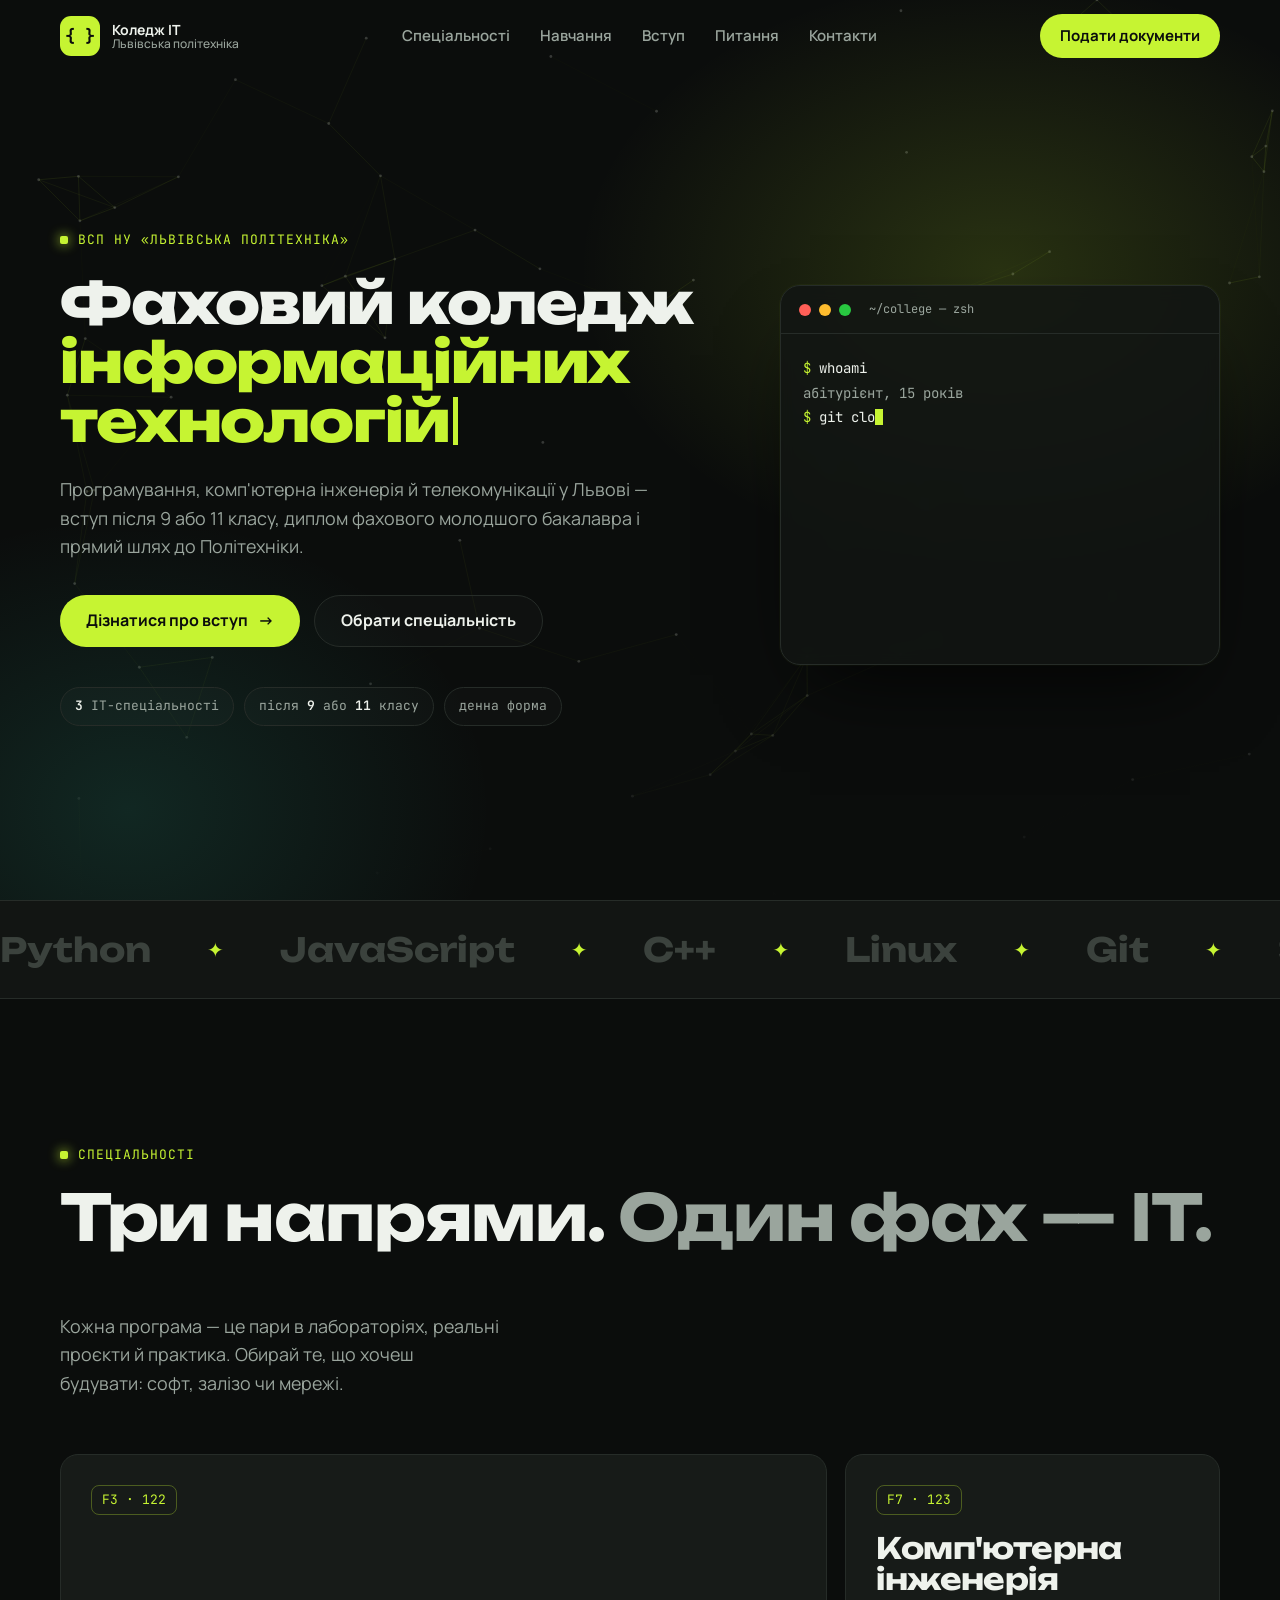
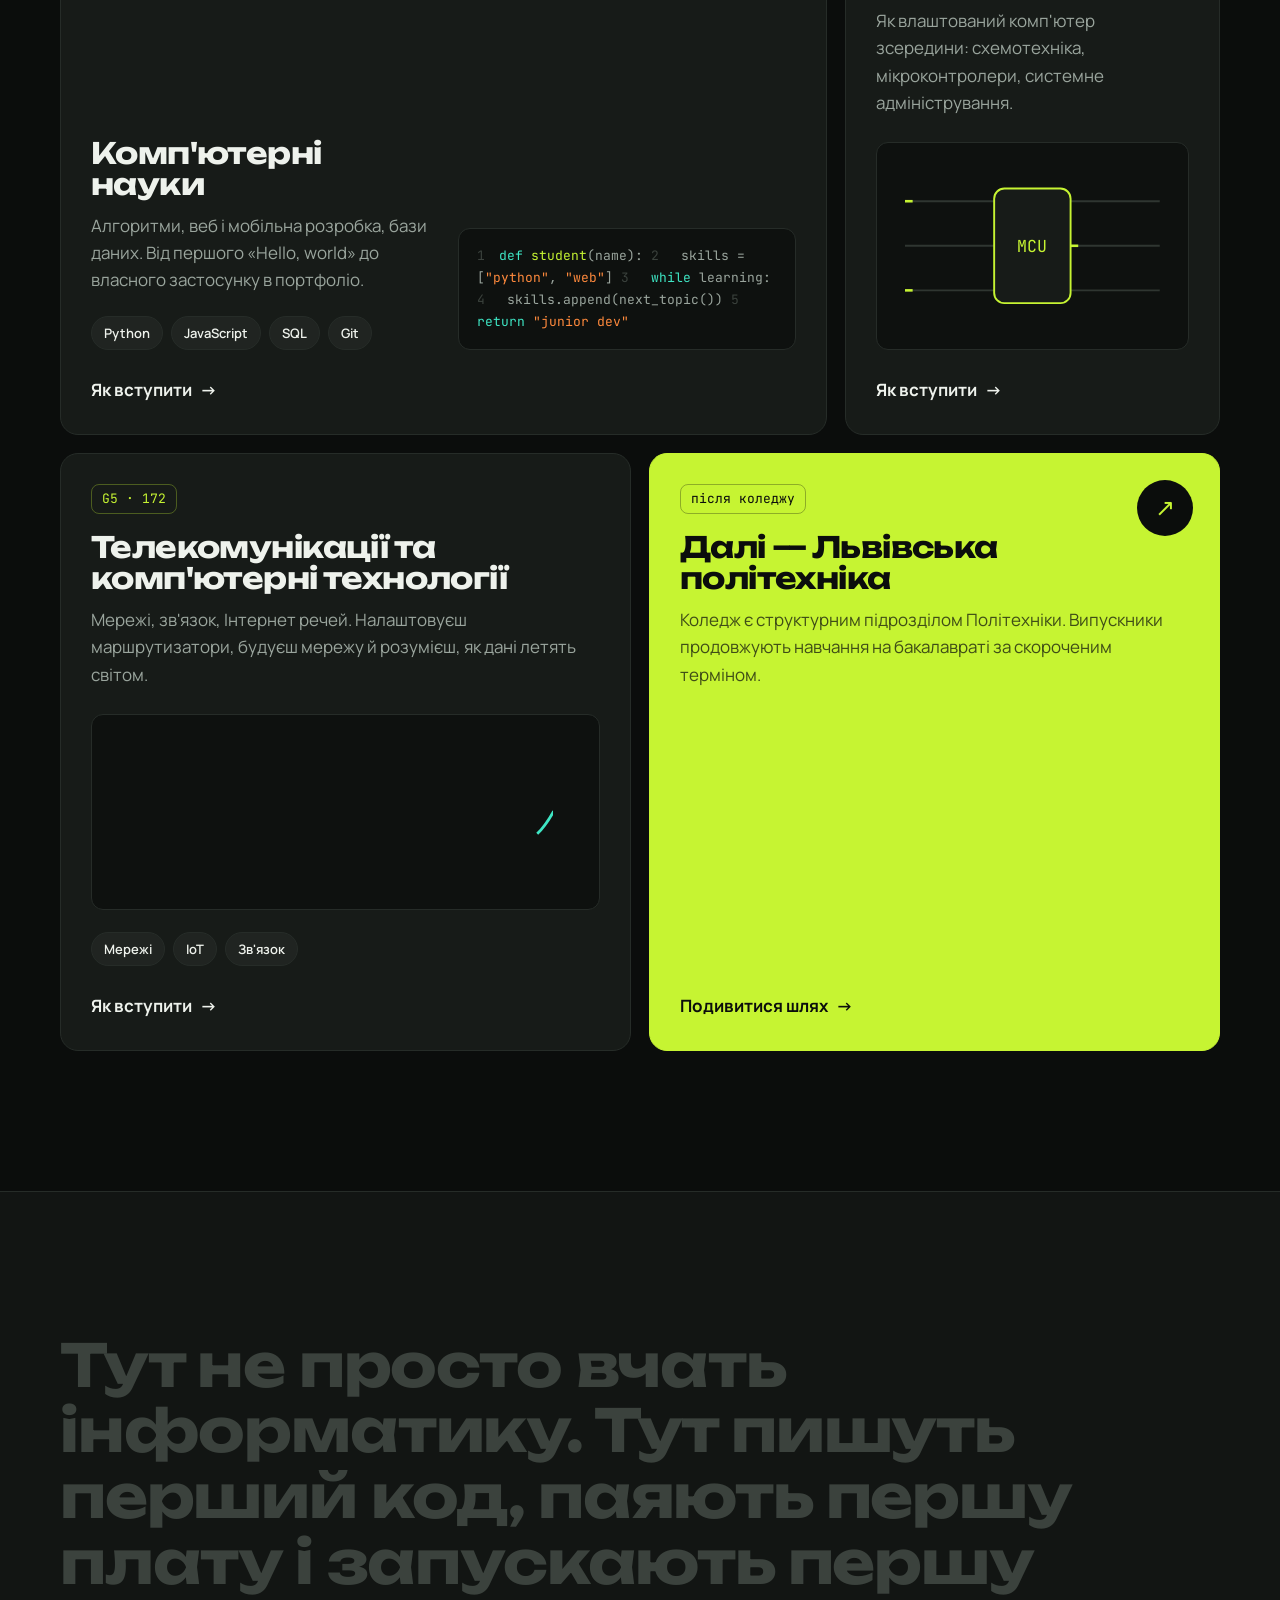
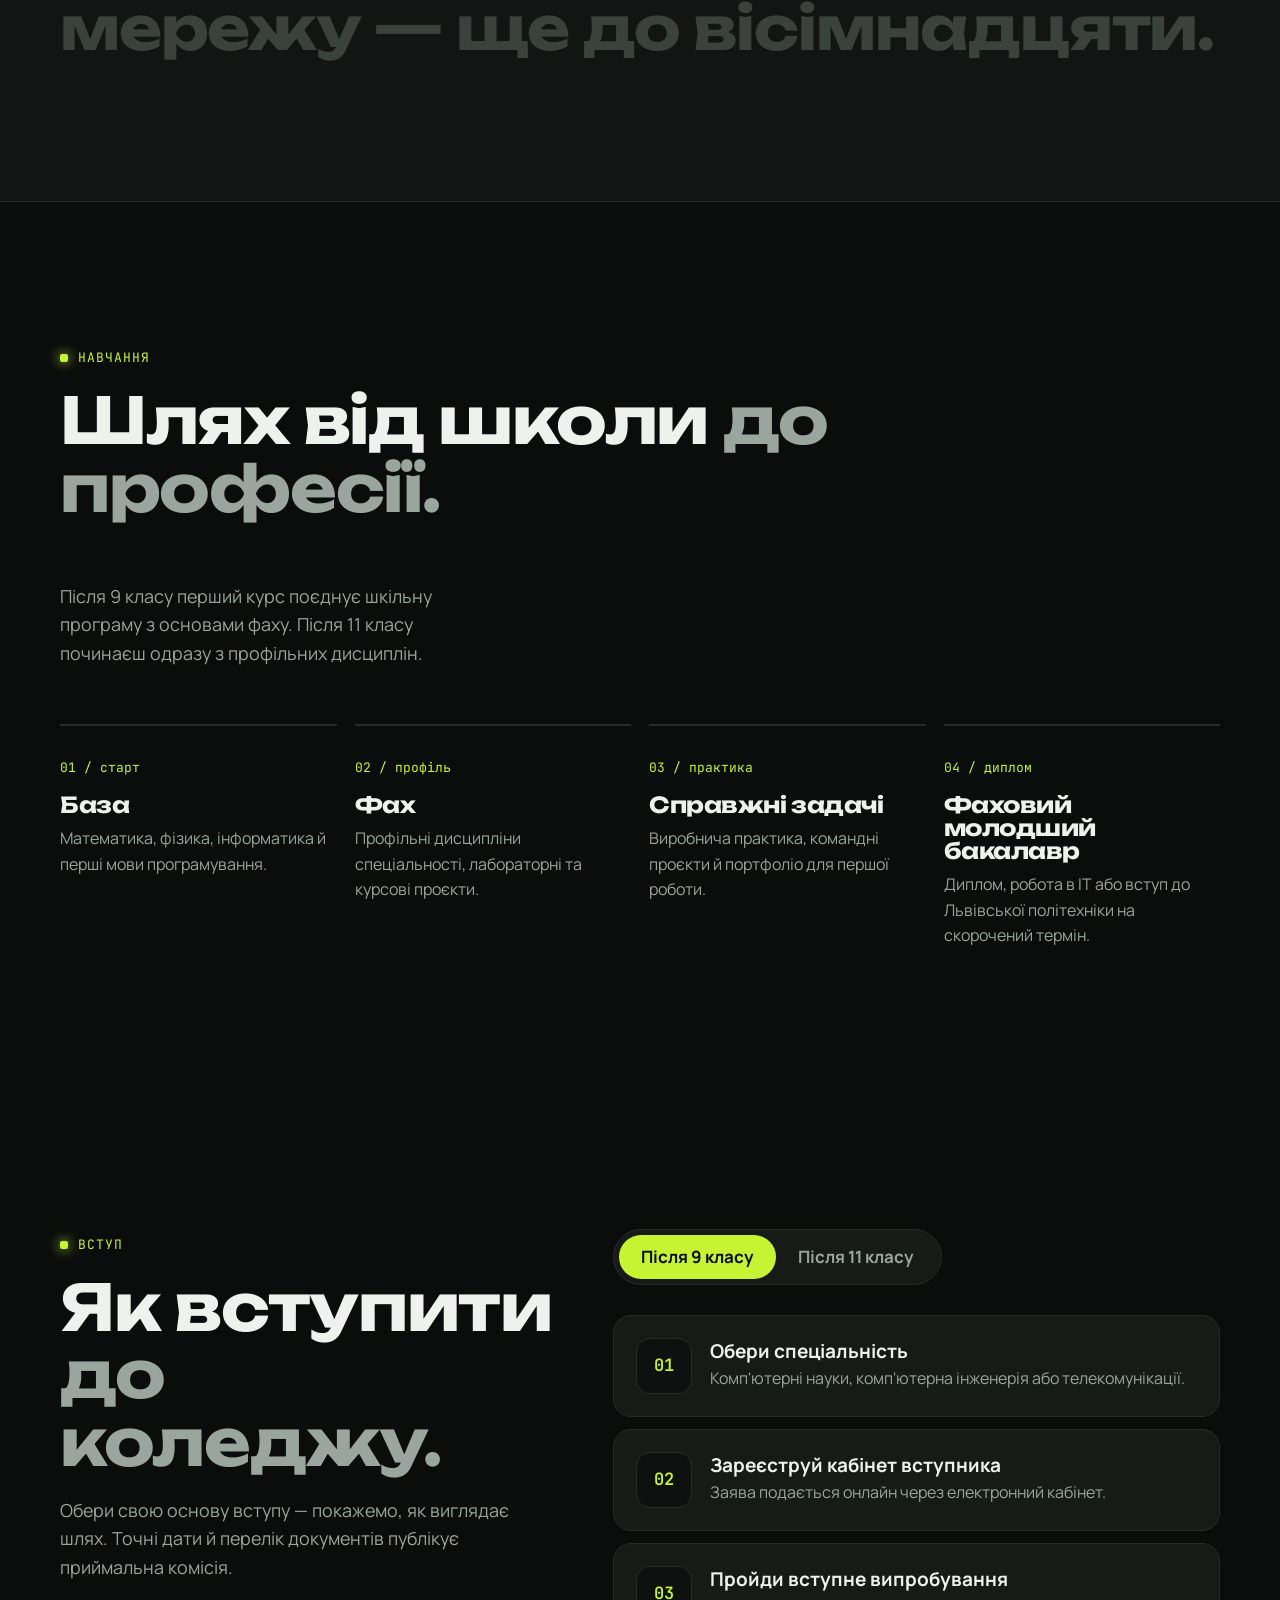
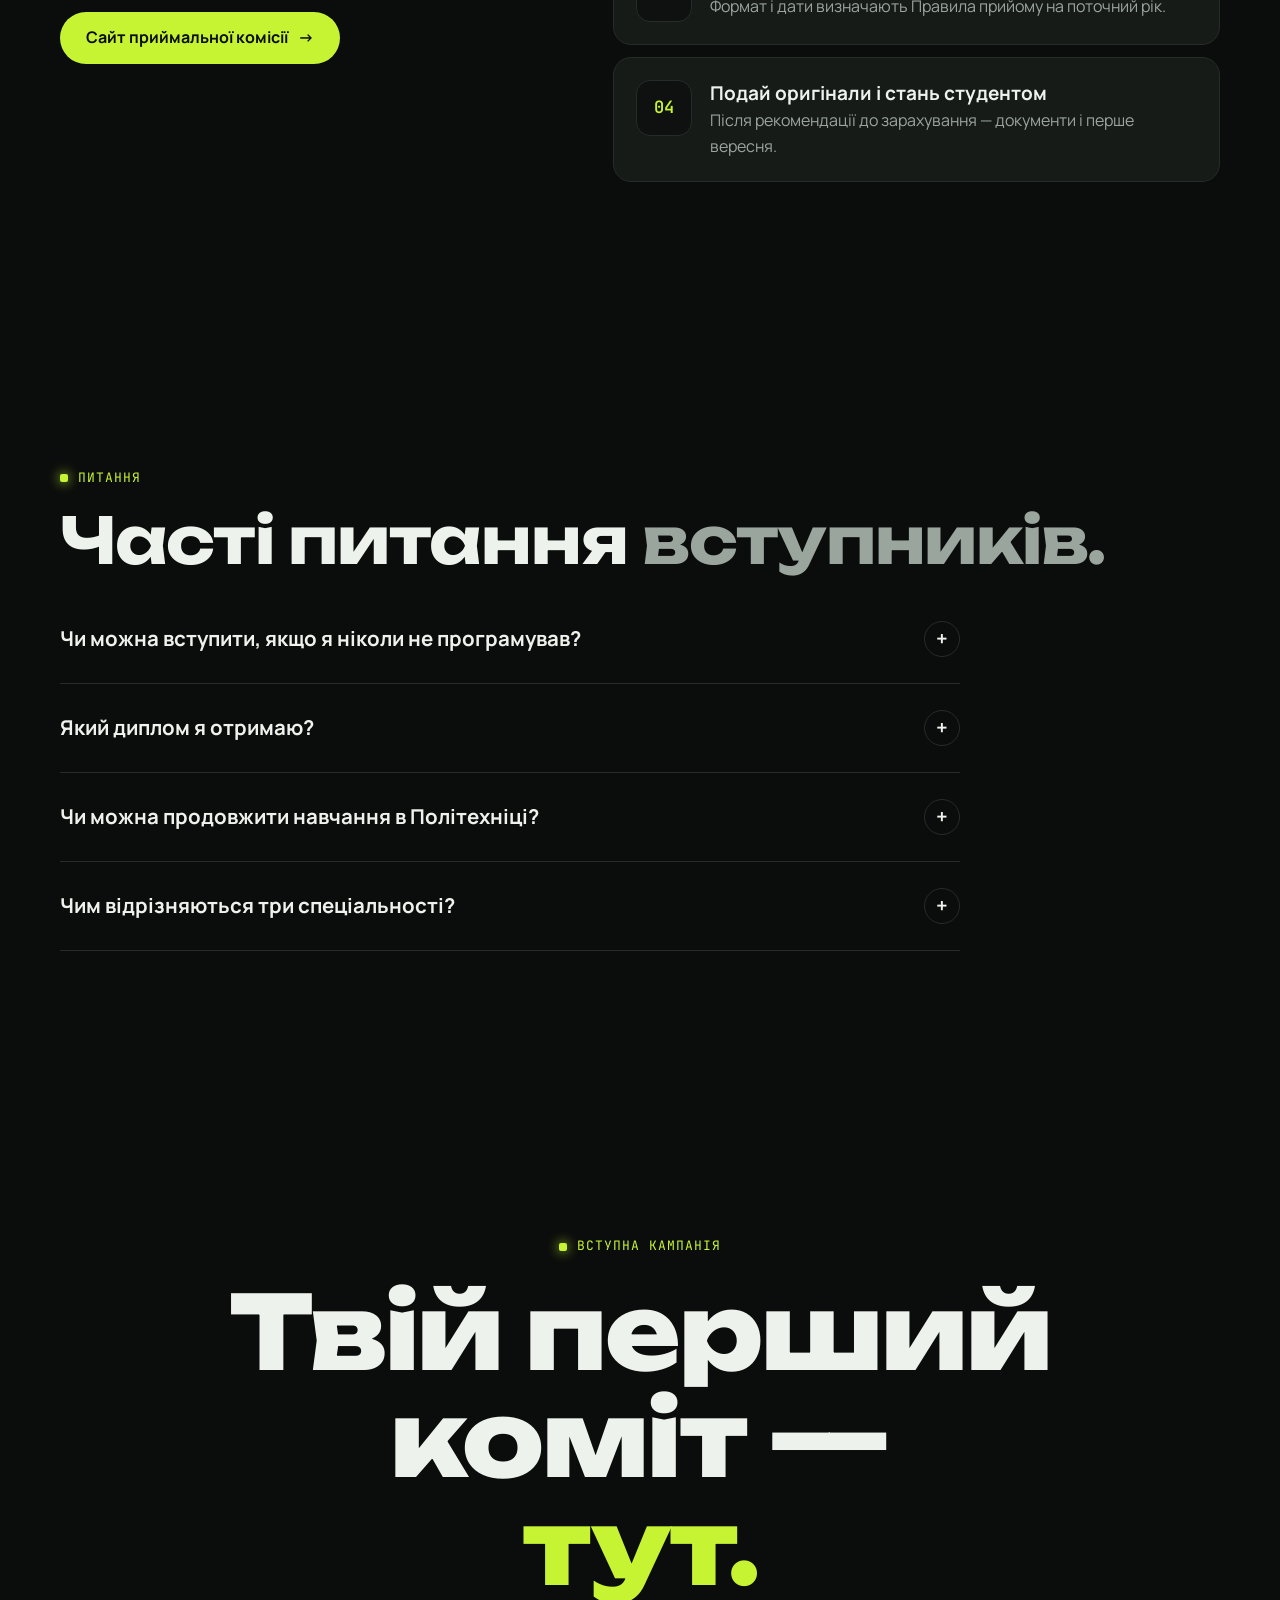
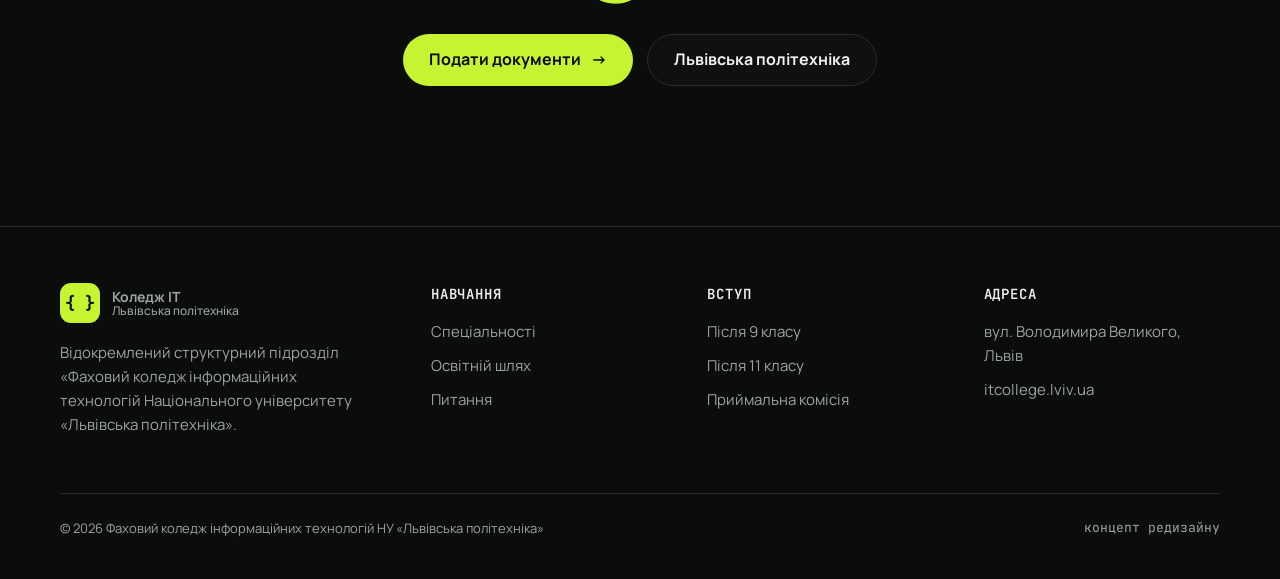
==== itcollege/index.html @ f2825212 "Add modern redesign concept for itcollege.lviv.ua Co-Authored-By: Claude Opus 5.5 <noreply@anthropic" ====
<!doctype html>
<html lang="uk" data-type="service">
<head>
<meta charset="utf-8">
<meta name="viewport" content="width=device-width, initial-scale=1">
<title>Коледж ІТ Політехніки</title>
<meta name="description" content="Фаховий коледж інформаційних технологій Національного університету «Львівська політехніка». Комп'ютерні науки, комп'ютерна інженерія, телекомунікації — вступ після 9 або 11 класу.">
<meta name="page-type" content="service">
<meta name="site-kind" content="other">
<meta name="theme-color" content="#0b0d0c">
<meta property="og:title" content="Фаховий коледж інформаційних технологій — Львівська політехніка">
<meta property="og:description" content="Програмування, комп'ютерна інженерія і телеком після 9 або 11 класу.">
<link rel="icon" href="data:image/svg+xml,%3Csvg xmlns='http://www.w3.org/2000/svg' viewBox='0 0 32 32'%3E%3Crect width='32' height='32' rx='8' fill='%23c6f432'/%3E%3Ctext x='16' y='22' font-family='monospace' font-weight='700' font-size='15' text-anchor='middle' fill='%230b0d0c'%3E%7B%7D%3C/text%3E%3C/svg%3E">
<link rel="preconnect" href="https://fonts.googleapis.com">
<link rel="preconnect" href="https://fonts.gstatic.com" crossorigin>
<link href="https://fonts.googleapis.com/css2?family=Unbounded:wght@500;700;800&family=Manrope:wght@400;500;600;700&family=JetBrains+Mono:wght@400;600&display=swap" rel="stylesheet">
<style>
:root{
  --bg:#0b0d0c; --bg-2:#121513; --surface:#171b18; --line:#262c28;
  --ink:#eef2ec; --muted:#9aa59d; --accent:#c6f432; --accent-ink:#0b0d0c;
  --cyan:#3ee6c4; --orange:#ff8a3d;
  --r:18px; --wrap:1240px; --gut:clamp(16px,4vw,40px);
  --f-display:"Unbounded",system-ui,sans-serif;
  --f-body:"Manrope",system-ui,sans-serif;
  --f-mono:"JetBrains Mono",ui-monospace,monospace;
}
*{box-sizing:border-box;margin:0;padding:0}
html{scroll-behavior:smooth;-webkit-text-size-adjust:100%}
body{background:var(--bg);color:var(--ink);font-family:var(--f-body);font-size:17px;line-height:1.6;overflow-x:hidden}
a{color:inherit;text-decoration:none}
img,svg{display:block;max-width:100%}
button{font:inherit;color:inherit;background:none;border:0;cursor:pointer}
:focus-visible{outline:2px solid var(--accent);outline-offset:3px;border-radius:6px}
.skip{position:fixed;left:16px;top:-60px;z-index:100;background:var(--accent);color:var(--accent-ink);padding:10px 16px;border-radius:10px;font-weight:700}
.skip:focus{top:12px}
.wrap{width:100%;max-width:var(--wrap);margin:0 auto;padding:0 var(--gut)}
.mono{font-family:var(--f-mono)}
.eyebrow{font-family:var(--f-mono);font-size:13px;letter-spacing:.08em;text-transform:uppercase;color:var(--accent);display:inline-flex;align-items:center;gap:10px}
.eyebrow::before{content:"";width:8px;height:8px;border-radius:2px;background:var(--accent);box-shadow:0 0 12px var(--accent)}
h1,h2,h3{font-family:var(--f-display);font-weight:700;line-height:1.05;letter-spacing:-.02em}
h2{font-size:clamp(34px,5vw,64px);margin:18px 0 20px}
h2 em{font-style:normal;color:var(--muted)}
.lead{color:var(--muted);font-size:clamp(17px,1.4vw,20px);max-width:620px}

/* buttons */
.btn{display:inline-flex;align-items:center;justify-content:center;gap:10px;min-height:52px;padding:0 26px;border-radius:999px;font-weight:700;font-size:16px;transition:transform .2s ease,background .2s,box-shadow .2s;will-change:transform}
.btn:hover{transform:translateY(-2px)}
.btn:active{transform:translateY(0) scale(.97)}
.btn-primary{background:var(--accent);color:var(--accent-ink);box-shadow:0 0 0 0 rgba(198,244,50,.5)}
.btn-primary:hover{box-shadow:0 10px 40px -8px rgba(198,244,50,.6)}
.btn-ghost{border:1px solid var(--line);background:rgba(255,255,255,.02)}
.btn-ghost:hover{border-color:var(--muted);background:rgba(255,255,255,.05)}
.btn .arr{transition:transform .2s}
.btn:hover .arr{transform:translateX(4px)}
.link{background:linear-gradient(currentColor,currentColor) 0 100%/0 1px no-repeat;transition:background-size .3s}
.link:hover{background-size:100% 1px}

/* nav */
.nav{position:fixed;inset:0 0 auto;z-index:50;transition:background .3s,border-color .3s;border-bottom:1px solid transparent}
.nav.scrolled{background:rgba(11,13,12,.78);backdrop-filter:blur(14px);-webkit-backdrop-filter:blur(14px);border-color:var(--line)}
.nav .wrap{display:flex;align-items:center;justify-content:space-between;height:72px;gap:24px}
.logo{display:flex;align-items:center;gap:12px;font-weight:700;line-height:1.1;font-size:14px}
.logo-mark{width:40px;height:40px;border-radius:11px;background:var(--accent);color:var(--accent-ink);display:grid;place-items:center;font-family:var(--f-mono);font-weight:700;font-size:17px;flex:none}
.logo small{display:block;color:var(--muted);font-weight:500;font-size:12px}
.nav-links{display:flex;gap:30px;font-weight:600;font-size:15px}
.nav-links a{color:var(--muted);transition:color .2s}
.nav-links a:hover{color:var(--ink)}
.nav-cta{min-height:44px;padding:0 20px;font-size:15px}
.burger{display:none;width:44px;height:44px;border-radius:12px;border:1px solid var(--line);place-items:center}
.burger span{display:block;width:18px;height:2px;background:var(--ink);position:relative;transition:.3s}
.burger span::before,.burger span::after{content:"";position:absolute;left:0;width:18px;height:2px;background:var(--ink);transition:.3s}
.burger span::before{top:-6px}.burger span::after{top:6px}
.burger[aria-expanded="true"] span{background:transparent}
.burger[aria-expanded="true"] span::before{top:0;transform:rotate(45deg)}
.burger[aria-expanded="true"] span::after{top:0;transform:rotate(-45deg)}
.mobile-menu{position:fixed;inset:72px 0 0;background:var(--bg);z-index:49;padding:32px var(--gut);display:none;flex-direction:column;gap:6px}
.mobile-menu.open{display:flex}
.mobile-menu a{font-family:var(--f-display);font-size:30px;padding:10px 0;border-bottom:1px solid var(--line)}
.mobile-menu .btn{margin-top:24px;font-family:var(--f-body);font-size:16px;border:0}

/* hero */
.hero{position:relative;min-height:100svh;display:flex;align-items:center;padding:110px 0 60px;overflow:hidden;isolation:isolate}
#net{position:absolute;inset:0;width:100%;height:100%;z-index:-2;opacity:.55}
.hero::before{content:"";position:absolute;inset:0;z-index:-1;
  background:radial-gradient(600px 420px at 78% 30%,rgba(198,244,50,.16),transparent 70%),
             radial-gradient(520px 420px at 10% 90%,rgba(62,230,196,.12),transparent 70%),
             linear-gradient(to bottom,transparent 70%,var(--bg))}
.hero-grid{display:grid;grid-template-columns:minmax(0,1fr) 440px;gap:56px;align-items:center}
.hero h1{font-size:clamp(31px,4.4vw,64px);font-weight:800;margin:22px 0 24px}
.hero h1 .hl{color:var(--accent)}
.nw{white-space:nowrap}
.hero h1 .cursor{display:inline-block;width:.08em;height:.85em;background:var(--accent);margin-left:.06em;vertical-align:-.05em;animation:blink 1s steps(1) infinite}
@keyframes blink{50%{opacity:0}}
.hero .lead{margin-bottom:34px}
.hero-actions{display:flex;flex-wrap:wrap;gap:14px}
.hero-facts{display:flex;flex-wrap:wrap;gap:10px;margin-top:40px}
.chip{font-family:var(--f-mono);font-size:13px;padding:8px 14px;border:1px solid var(--line);border-radius:999px;color:var(--muted);background:rgba(255,255,255,.02)}
.chip b{color:var(--ink);font-weight:600}

.term{background:rgba(18,21,19,.86);border:1px solid var(--line);border-radius:20px;box-shadow:0 40px 80px -30px rgba(0,0,0,.8),0 0 0 1px rgba(198,244,50,.04);overflow:hidden;backdrop-filter:blur(8px)}
.term-bar{display:flex;align-items:center;gap:8px;padding:14px 18px;border-bottom:1px solid var(--line)}
.term-bar i{width:12px;height:12px;border-radius:50%;background:#3a403c}
.term-bar i:nth-child(1){background:#ff5f57}.term-bar i:nth-child(2){background:#febc2e}.term-bar i:nth-child(3){background:#28c840}
.term-bar span{margin-left:10px;font-family:var(--f-mono);font-size:12px;color:var(--muted)}
.term-body{font-family:var(--f-mono);font-size:14px;line-height:1.75;padding:22px 22px 26px;min-height:330px;white-space:pre-wrap}
.t-p{color:var(--accent)} .t-c{color:var(--muted)} .t-k{color:var(--cyan)} .t-s{color:var(--orange)} .t-ok{color:#28c840}
.term-cursor{display:inline-block;width:8px;height:16px;background:var(--accent);vertical-align:-3px;animation:blink 1s steps(1) infinite}

/* entrance */
[data-enter]>*{opacity:0;transform:translateY(18px);animation:enter .8s cubic-bezier(.2,.7,.2,1) forwards}
[data-enter]>*:nth-child(2){animation-delay:.12s}
[data-enter]>*:nth-child(3){animation-delay:.24s}
[data-enter]>*:nth-child(4){animation-delay:.36s}
[data-enter]>*:nth-child(5){animation-delay:.48s}
@keyframes enter{to{opacity:1;transform:none}}

/* marquee */
.marquee{border-block:1px solid var(--line);overflow:hidden;padding:22px 0;background:var(--bg-2)}
.marquee-track{display:flex;gap:56px;width:max-content;animation:marq 38s linear infinite}
.marquee:hover .marquee-track{animation-play-state:paused}
.marquee-track span{font-family:var(--f-display);font-size:clamp(22px,2.6vw,34px);font-weight:700;color:#3b423d;white-space:nowrap;display:flex;align-items:center;gap:56px;transition:color .2s}
.marquee-track span:hover{color:var(--ink)}
.marquee-track span::after{content:"✦";color:var(--accent);font-size:.6em}
@keyframes marq{to{transform:translateX(-50%)}}

/* sections */
main>section{padding:clamp(80px,11vw,140px) 0}
.sec-head{display:flex;justify-content:space-between;align-items:end;gap:40px;margin-bottom:56px;flex-wrap:wrap}
.sec-head .lead{max-width:440px}

/* programs bento */
.bento{display:grid;grid-template-columns:repeat(6,1fr);gap:18px}
.card{position:relative;background:var(--surface);border:1px solid var(--line);border-radius:var(--r);padding:30px;display:flex;flex-direction:column;overflow:hidden;transition:transform .3s ease,border-color .3s}
a.card:hover{transform:translateY(-2px);border-color:#3a433d}
.card::after{content:"";position:absolute;inset:0;background:radial-gradient(400px 200px at var(--mx,50%) var(--my,0%),rgba(198,244,50,.07),transparent 70%);opacity:0;transition:opacity .3s;pointer-events:none}
.card:hover::after{opacity:1}
.c-cs{grid-column:span 4}.c-ce{grid-column:span 2}.c-tc{grid-column:span 3}.c-next{grid-column:span 3}
.code-tag{font-family:var(--f-mono);font-size:13px;color:var(--accent);border:1px solid rgba(198,244,50,.3);border-radius:8px;padding:4px 10px;align-self:flex-start}
.card h3{font-size:clamp(24px,2.3vw,32px);margin:18px 0 12px}
.card p{color:var(--muted);max-width:520px}
.tags{display:flex;flex-wrap:wrap;gap:8px;margin-top:22px}
.tags li{list-style:none;font-size:13px;font-weight:600;padding:6px 12px;border-radius:999px;background:rgba(255,255,255,.04);border:1px solid var(--line)}
.card-more{margin-top:auto;padding-top:26px;font-weight:700;display:inline-flex;gap:8px;align-items:center;color:var(--ink)}
.card-more .arr{transition:transform .25s}
a.card:hover .card-more .arr{transform:translateX(5px)}

.snippet{margin-top:26px;background:#0e110f;border:1px solid var(--line);border-radius:12px;padding:16px 18px;font-family:var(--f-mono);font-size:13px;line-height:1.7;color:var(--muted);overflow:hidden}
.snippet .ln{color:#3b423d;margin-right:14px;user-select:none}
.cs-row{display:grid;grid-template-columns:1fr 1fr;gap:28px;align-items:end;flex:1}

/* chip visual */
.chipviz{margin-top:26px;aspect-ratio:1.5;border-radius:12px;background:#0e110f;border:1px solid var(--line);position:relative;display:grid;place-items:center;overflow:hidden}
.chipviz svg{width:82%;height:auto}
.pulse{stroke-dasharray:6 120;animation:pulse 3s linear infinite}
@keyframes pulse{to{stroke-dashoffset:-126}}
.wave path{stroke-dasharray:400;stroke-dashoffset:400;animation:wave 3.2s ease-in-out infinite}
@keyframes wave{50%{stroke-dashoffset:0}100%{stroke-dashoffset:-400}}

.c-next{background:var(--accent);color:var(--accent-ink);border-color:var(--accent)}
.c-next p{color:rgba(11,13,12,.72)}
.c-next .code-tag{color:var(--accent-ink);border-color:rgba(11,13,12,.3)}
.c-next .card-more{color:var(--accent-ink)}
.c-next::after{display:none}
.big-arrow{position:absolute;right:26px;top:26px;width:56px;height:56px;border-radius:50%;background:var(--accent-ink);color:var(--accent);display:grid;place-items:center;font-size:24px;transition:transform .3s}
a.c-next:hover .big-arrow{transform:rotate(-45deg)}

/* path */
.path{display:grid;grid-template-columns:repeat(4,1fr);gap:18px;counter-reset:y}
.step{border-top:2px solid var(--line);padding-top:26px;position:relative}
.step::before{content:"";position:absolute;top:-2px;left:0;height:2px;width:0;background:var(--accent);transition:width .6s ease}
.step:hover::before{width:100%}
.step .yr{font-family:var(--f-mono);font-size:13px;color:var(--accent)}
.step h3{font-size:22px;margin:14px 0 10px}
.step p{color:var(--muted);font-size:16px}

/* big statement */
.statement{background:var(--bg-2);border-block:1px solid var(--line)}
.statement p{font-family:var(--f-display);font-weight:700;font-size:clamp(30px,4.6vw,64px);line-height:1.12;letter-spacing:-.02em}
.statement .w{color:#3b423d;transition:color .4s}
.statement .w.on{color:var(--ink)}
.statement .w.acc.on{color:var(--accent)}

/* admission */
.admit{display:grid;grid-template-columns:.9fr 1.1fr;gap:56px;align-items:start}
.switch{display:inline-flex;padding:5px;border:1px solid var(--line);border-radius:999px;background:var(--surface);margin-bottom:30px}
.switch button{min-height:44px;padding:0 22px;border-radius:999px;font-weight:700;color:var(--muted);transition:background .25s,color .25s}
.switch button[aria-selected="true"]{background:var(--accent);color:var(--accent-ink)}
.steps{display:flex;flex-direction:column;gap:12px}
.astep{display:grid;grid-template-columns:56px 1fr;gap:18px;padding:22px;border:1px solid var(--line);border-radius:var(--r);background:var(--surface);transition:border-color .3s,transform .3s}
.astep:hover{border-color:#3a433d;transform:translateX(4px)}
.astep .n{width:56px;height:56px;border-radius:14px;background:#0e110f;border:1px solid var(--line);display:grid;place-items:center;font-family:var(--f-mono);color:var(--accent);font-weight:600}
.astep h3{font-family:var(--f-body);font-size:19px;font-weight:700;letter-spacing:0;margin:4px 0 4px}
.astep p{color:var(--muted);font-size:16px}
.panel[hidden]{display:none}

/* faq */
.faq{max-width:900px}
.faq details{border-bottom:1px solid var(--line)}
.faq summary{list-style:none;cursor:pointer;display:flex;justify-content:space-between;align-items:center;gap:20px;padding:26px 0;font-weight:700;font-size:clamp(18px,1.6vw,22px)}
.faq summary::-webkit-details-marker{display:none}
.faq summary .pm{flex:none;width:36px;height:36px;border-radius:50%;border:1px solid var(--line);display:grid;place-items:center;transition:transform .3s,background .3s}
.faq details[open] .pm{transform:rotate(45deg);background:var(--accent);color:var(--accent-ink);border-color:var(--accent)}
.faq details p{color:var(--muted);padding:0 0 26px;max-width:720px}

/* close */
.close{text-align:center;position:relative;overflow:hidden}
.close h2{font-size:clamp(44px,8vw,120px);font-weight:800;margin:20px 0 34px}
.close h2 span{color:var(--accent)}
.close .hero-actions{justify-content:center}

footer{border-top:1px solid var(--line);padding:56px 0 40px;color:var(--muted);font-size:15px}
.foot{display:grid;grid-template-columns:1.4fr 1fr 1fr 1fr;gap:40px}
.foot h4{color:var(--ink);font-size:14px;margin-bottom:14px;font-family:var(--f-mono);font-weight:600;text-transform:uppercase;letter-spacing:.06em}
.foot ul{list-style:none;display:flex;flex-direction:column;gap:10px}
.foot a:hover{color:var(--ink)}
.foot-bottom{display:flex;justify-content:space-between;gap:20px;flex-wrap:wrap;margin-top:56px;padding-top:24px;border-top:1px solid var(--line);font-size:13px}

/* responsive */
@media (max-width:1080px){
  .nav-links{display:none}
  .burger{display:grid}
  .nav-cta{display:none}
  .hero-grid{grid-template-columns:1fr;gap:44px}
  .c-cs,.c-ce,.c-tc,.c-next{grid-column:span 6}
  .cs-row{grid-template-columns:1fr}
  .path{grid-template-columns:1fr 1fr;gap:36px 18px}
  .admit{grid-template-columns:1fr}
  .foot{grid-template-columns:1fr 1fr}
}
@media (max-width:600px){
  body{font-size:16px}
  .path{grid-template-columns:1fr}
  .hero-actions .btn{width:100%}
  .term-body{font-size:12.5px;min-height:290px;padding:18px}
  .foot{grid-template-columns:1fr}
  .card{padding:24px}
  .switch{display:flex}
  .switch button{flex:1;padding:0 12px}
  .astep{grid-template-columns:44px 1fr;padding:18px;gap:14px}
  .astep .n{width:44px;height:44px}
}
@media (prefers-reduced-motion:reduce){
  *,*::before,*::after{animation:none!important;transition:none!important}
  [data-enter]>*{opacity:1;transform:none}
  .statement .w{color:var(--ink)}
}
</style>
</head>
<body>
<a class="skip" href="#main">Перейти до змісту</a>

<header class="nav" id="nav">
  <div class="wrap">
    <a href="#top" class="logo" aria-label="Фаховий коледж інформаційних технологій — на початок">
      <span class="logo-mark">{ }</span>
      <span>Коледж ІТ<small>Львівська політехніка</small></span>
    </a>
    <nav class="nav-links" aria-label="Головне меню">
      <a href="#programs">Спеціальності</a>
      <a href="#path">Навчання</a>
      <a href="#admission">Вступ</a>
      <a href="#faq">Питання</a>
      <a href="#contacts">Контакти</a>
    </nav>
    <a href="#admission" class="btn btn-primary nav-cta">Подати документи</a>
    <button class="burger" aria-label="Відкрити меню" aria-expanded="false" aria-controls="mmenu"><span></span></button>
  </div>
</header>
<div class="mobile-menu" id="mmenu">
  <a href="#programs">Спеціальності</a>
  <a href="#path">Навчання</a>
  <a href="#admission">Вступ</a>
  <a href="#faq">Питання</a>
  <a href="#contacts">Контакти</a>
  <a href="#admission" class="btn btn-primary">Подати документи</a>
</div>

<main id="main">
  <section class="hero" id="top">
    <canvas id="net" aria-hidden="true"></canvas>
    <div class="wrap hero-grid">
      <div data-enter>
        <span class="eyebrow">ВСП НУ «Львівська політехніка»</span>
        <h1>Фаховий коледж <span class="hl">інформаційних <span class="nw">технологій<span class="cursor" aria-hidden="true"></span></span></span></h1>
        <p class="lead">Програмування, комп'ютерна інженерія й телекомунікації у Львові — вступ після 9 або 11 класу, диплом фахового молодшого бакалавра і прямий шлях до Політехніки.</p>
        <div class="hero-actions">
          <a href="#admission" class="btn btn-primary">Дізнатися про вступ <span class="arr">→</span></a>
          <a href="#programs" class="btn btn-ghost">Обрати спеціальність</a>
        </div>
        <div class="hero-facts">
          <span class="chip"><b>3</b> ІТ-спеціальності</span>
          <span class="chip">після <b>9</b> або <b>11</b> класу</span>
          <span class="chip">денна форма</span>
        </div>
      </div>
      <div data-enter>
        <div class="term" aria-hidden="true">
          <div class="term-bar"><i></i><i></i><i></i><span>~/college — zsh</span></div>
          <div class="term-body" id="term"></div>
        </div>
      </div>
    </div>
  </section>

  <div class="marquee" aria-hidden="true">
    <div class="marquee-track">
      <span>Python</span><span>JavaScript</span><span>C++</span><span>Linux</span><span>Git</span><span>SQL</span><span>Мережі</span><span>Arduino</span><span>Кібербезпека</span><span>IoT</span><span>Python</span><span>JavaScript</span><span>C++</span><span>Linux</span><span>Git</span><span>SQL</span><span>Мережі</span><span>Arduino</span><span>Кібербезпека</span><span>IoT</span>
    </div>
  </div>

  <section id="programs">
    <div class="wrap">
      <div class="sec-head">
        <div>
          <span class="eyebrow">Спеціальності</span>
          <h2>Три напрями. <em>Один фах — ІТ.</em></h2>
        </div>
        <p class="lead">Кожна програма — це пари в лабораторіях, реальні проєкти й практика. Обирай те, що хочеш будувати: софт, залізо чи мережі.</p>
      </div>

      <div class="bento">
        <a href="#admission" class="card c-cs">
          <span class="code-tag">F3 · 122</span>
          <div class="cs-row">
            <div>
              <h3>Комп'ютерні науки</h3>
              <p>Алгоритми, веб і мобільна розробка, бази даних. Від першого «Hello, world» до власного застосунку в портфоліо.</p>
              <ul class="tags"><li>Python</li><li>JavaScript</li><li>SQL</li><li>Git</li></ul>
            </div>
            <div class="snippet" aria-hidden="true"><span class="ln">1</span><span class="t-k">def</span> <span class="t-p">student</span>(name):
<span class="ln">2</span>    skills = [<span class="t-s">"python"</span>, <span class="t-s">"web"</span>]
<span class="ln">3</span>    <span class="t-k">while</span> learning:
<span class="ln">4</span>        skills.append(next_topic())
<span class="ln">5</span>    <span class="t-k">return</span> <span class="t-s">"junior dev"</span></div>
          </div>
          <span class="card-more">Як вступити <span class="arr">→</span></span>
        </a>

        <a href="#admission" class="card c-ce">
          <span class="code-tag">F7 · 123</span>
          <h3>Комп'ютерна інженерія</h3>
          <p>Як влаштований комп'ютер зсередини: схемотехніка, мікроконтролери, системне адміністрування.</p>
          <div class="chipviz" aria-hidden="true">
            <svg viewBox="0 0 200 130" fill="none">
              <g stroke="#2f3631" stroke-width="1.5">
                <path d="M0 30H70M0 65H70M0 100H70M130 30H200M130 65H200M130 100H200"/>
              </g>
              <g stroke="#c6f432" stroke-width="2" class="pulse">
                <path d="M0 30H70"/><path d="M130 65H200" style="animation-delay:-1s"/><path d="M0 100H70" style="animation-delay:-2s"/>
              </g>
              <rect x="70" y="20" width="60" height="90" rx="8" fill="#171b18" stroke="#c6f432" stroke-width="1.5"/>
              <text x="100" y="70" fill="#c6f432" font-family="JetBrains Mono,monospace" font-size="13" text-anchor="middle">MCU</text>
            </svg>
          </div>
          <span class="card-more">Як вступити <span class="arr">→</span></span>
        </a>

        <a href="#admission" class="card c-tc">
          <span class="code-tag">G5 · 172</span>
          <h3>Телекомунікації та комп'ютерні технології</h3>
          <p>Мережі, зв'язок, Інтернет речей. Налаштовуєш маршрутизатори, будуєш мережу й розумієш, як дані летять світом.</p>
          <div class="chipviz wave" aria-hidden="true" style="aspect-ratio:2.6">
            <svg viewBox="0 0 300 110" fill="none">
              <path d="M0 55 Q 25 10 50 55 T 100 55 T 150 55 T 200 55 T 250 55 T 300 55" stroke="#3ee6c4" stroke-width="2"/>
              <path d="M0 55 Q 37 95 75 55 T 150 55 T 225 55 T 300 55" stroke="#c6f432" stroke-width="2" style="animation-delay:-1.4s"/>
            </svg>
          </div>
          <ul class="tags"><li>Мережі</li><li>IoT</li><li>Зв'язок</li></ul>
          <span class="card-more">Як вступити <span class="arr">→</span></span>
        </a>

        <a href="#path" class="card c-next">
          <span class="big-arrow" aria-hidden="true">↗</span>
          <span class="code-tag">після коледжу</span>
          <h3>Далі — Львівська політехніка</h3>
          <p>Коледж є структурним підрозділом Політехніки. Випускники продовжують навчання на бакалавраті за скороченим терміном.</p>
          <span class="card-more">Подивитися шлях <span class="arr">→</span></span>
        </a>
      </div>
    </div>
  </section>

  <section class="statement" aria-label="Про коледж">
    <div class="wrap">
      <p id="stmt">Тут не просто вчать інформатику. Тут <span class="acc">пишуть</span> перший код, <span class="acc">паяють</span> першу плату і <span class="acc">запускають</span> першу мережу — ще до вісімнадцяти.</p>
    </div>
  </section>

  <section id="path">
    <div class="wrap">
      <div class="sec-head">
        <div>
          <span class="eyebrow">Навчання</span>
          <h2>Шлях від школи <em>до професії.</em></h2>
        </div>
        <p class="lead">Після 9 класу перший курс поєднує шкільну програму з основами фаху. Після 11 класу починаєш одразу з профільних дисциплін.</p>
      </div>
      <div class="path">
        <div class="step"><span class="yr mono">01 / старт</span><h3>База</h3><p>Математика, фізика, інформатика й перші мови програмування.</p></div>
        <div class="step"><span class="yr mono">02 / профіль</span><h3>Фах</h3><p>Профільні дисципліни спеціальності, лабораторні та курсові проєкти.</p></div>
        <div class="step"><span class="yr mono">03 / практика</span><h3>Справжні задачі</h3><p>Виробнича практика, командні проєкти й портфоліо для першої роботи.</p></div>
        <div class="step"><span class="yr mono">04 / диплом</span><h3>Фаховий молодший бакалавр</h3><p>Диплом, робота в ІТ або вступ до Львівської політехніки на скорочений термін.</p></div>
      </div>
    </div>
  </section>

  <section id="admission">
    <div class="wrap admit">
      <div>
        <span class="eyebrow">Вступ</span>
        <h2>Як вступити <em>до коледжу.</em></h2>
        <p class="lead">Обери свою основу вступу — покажемо, як виглядає шлях. Точні дати й перелік документів публікує приймальна комісія.</p>
        <div class="hero-actions" style="margin-top:30px">
          <a href="https://itcollege.lviv.ua" class="btn btn-primary">Сайт приймальної комісії <span class="arr">→</span></a>
        </div>
      </div>
      <div>
        <div class="switch" role="tablist" aria-label="Основа вступу">
          <button role="tab" id="t9" aria-selected="true" aria-controls="p9">Після 9 класу</button>
          <button role="tab" id="t11" aria-selected="false" aria-controls="p11" tabindex="-1">Після 11 класу</button>
        </div>
        <div class="panel steps" id="p9" role="tabpanel" aria-labelledby="t9">
          <div class="astep"><span class="n">01</span><div><h3>Обери спеціальність</h3><p>Комп'ютерні науки, комп'ютерна інженерія або телекомунікації.</p></div></div>
          <div class="astep"><span class="n">02</span><div><h3>Зареєструй кабінет вступника</h3><p>Заява подається онлайн через електронний кабінет.</p></div></div>
          <div class="astep"><span class="n">03</span><div><h3>Пройди вступне випробування</h3><p>Формат і дати визначають Правила прийому на поточний рік.</p></div></div>
          <div class="astep"><span class="n">04</span><div><h3>Подай оригінали і стань студентом</h3><p>Після рекомендації до зарахування — документи і перше вересня.</p></div></div>
        </div>
        <div class="panel steps" id="p11" role="tabpanel" aria-labelledby="t11" hidden>
          <div class="astep"><span class="n">01</span><div><h3>Обери спеціальність</h3><p>Ті самі три напрями, навчання стартує одразу з профільних предметів.</p></div></div>
          <div class="astep"><span class="n">02</span><div><h3>Візьми результати НМТ</h3><p>Для вступу після 11 класу враховуються результати мультитесту.</p></div></div>
          <div class="astep"><span class="n">03</span><div><h3>Подай заяву онлайн</h3><p>Через електронний кабінет вступника в строки вступної кампанії.</p></div></div>
          <div class="astep"><span class="n">04</span><div><h3>Отримай рекомендацію</h3><p>Подай оригінали документів — і ласкаво просимо в коледж.</p></div></div>
        </div>
      </div>
    </div>
  </section>

  <section id="faq">
    <div class="wrap">
      <span class="eyebrow">Питання</span>
      <h2>Часті питання <em>вступників.</em></h2>
      <div class="faq">
        <details><summary>Чи можна вступити, якщо я ніколи не програмував? <span class="pm" aria-hidden="true">+</span></summary><p>Так. Перший курс починається з основ, а все потрібне ти вивчиш на парах і в лабораторіях.</p></details>
        <details><summary>Який диплом я отримаю? <span class="pm" aria-hidden="true">+</span></summary><p>Диплом фахового молодшого бакалавра державного зразка за обраною спеціальністю.</p></details>
        <details><summary>Чи можна продовжити навчання в Політехніці? <span class="pm" aria-hidden="true">+</span></summary><p>Так. Коледж — відокремлений структурний підрозділ Львівської політехніки, і випускники вступають на бакалаврат за скороченим терміном навчання.</p></details>
        <details><summary>Чим відрізняються три спеціальності? <span class="pm" aria-hidden="true">+</span></summary><p>Комп'ютерні науки — це програмне забезпечення. Комп'ютерна інженерія — апаратна частина і системи. Телекомунікації — мережі та зв'язок.</p></details>
      </div>
    </div>
  </section>

  <section class="close" id="contacts">
    <div class="wrap">
      <span class="eyebrow">Вступна кампанія</span>
      <h2>Твій перший коміт —<br><span>тут.</span></h2>
      <div class="hero-actions">
        <a href="#admission" class="btn btn-primary">Подати документи <span class="arr">→</span></a>
        <a href="https://lpnu.ua" class="btn btn-ghost">Львівська політехніка</a>
      </div>
    </div>
  </section>
</main>

<footer>
  <div class="wrap">
    <div class="foot">
      <div>
        <a href="#top" class="logo"><span class="logo-mark">{ }</span><span>Коледж ІТ<small>Львівська політехніка</small></span></a>
        <p style="margin-top:18px;max-width:320px">Відокремлений структурний підрозділ «Фаховий коледж інформаційних технологій Національного університету «Львівська політехніка».</p>
      </div>
      <div><h4>Навчання</h4><ul><li><a class="link" href="#programs">Спеціальності</a></li><li><a class="link" href="#path">Освітній шлях</a></li><li><a class="link" href="#faq">Питання</a></li></ul></div>
      <div><h4>Вступ</h4><ul><li><a class="link" href="#admission">Після 9 класу</a></li><li><a class="link" href="#admission">Після 11 класу</a></li><li><a class="link" href="https://itcollege.lviv.ua">Приймальна комісія</a></li></ul></div>
      <div><h4>Адреса</h4><ul><li>вул. Володимира Великого, Львів</li><li><a class="link" href="https://itcollege.lviv.ua">itcollege.lviv.ua</a></li></ul></div>
    </div>
    <div class="foot-bottom"><span>© 2026 Фаховий коледж інформаційних технологій НУ «Львівська політехніка»</span><span class="mono">концепт редизайну</span></div>
  </div>
</footer>

<script>
(()=>{
const reduce = matchMedia('(prefers-reduced-motion: reduce)').matches;

// nav
const nav=document.getElementById('nav');
const onScroll=()=>nav.classList.toggle('scrolled',scrollY>20);
addEventListener('scroll',onScroll,{passive:true});onScroll();
const burger=document.querySelector('.burger'),mm=document.getElementById('mmenu');
const setMenu=o=>{burger.setAttribute('aria-expanded',o);burger.setAttribute('aria-label',o?'Закрити меню':'Відкрити меню');mm.classList.toggle('open',o);document.body.style.overflow=o?'hidden':''};
burger.addEventListener('click',()=>setMenu(burger.getAttribute('aria-expanded')!=='true'));
mm.querySelectorAll('a').forEach(a=>a.addEventListener('click',()=>setMenu(false)));
addEventListener('keydown',e=>{if(e.key==='Escape')setMenu(false)});

// card glow follows pointer
document.querySelectorAll('.card').forEach(c=>c.addEventListener('pointermove',e=>{
  const r=c.getBoundingClientRect();c.style.setProperty('--mx',(e.clientX-r.left)+'px');c.style.setProperty('--my',(e.clientY-r.top)+'px');
}));

// tabs
const tabs=[...document.querySelectorAll('[role=tab]')];
const select=t=>{tabs.forEach(x=>{const on=x===t;x.setAttribute('aria-selected',on);x.tabIndex=on?0:-1;document.getElementById(x.getAttribute('aria-controls')).hidden=!on});};
tabs.forEach((t,i)=>{t.addEventListener('click',()=>select(t));t.addEventListener('keydown',e=>{if(e.key==='ArrowRight'||e.key==='ArrowLeft'){const n=tabs[(i+(e.key==='ArrowRight'?1:-1)+tabs.length)%tabs.length];select(n);n.focus();}})});

// terminal typing
const term=document.getElementById('term');
const lines=[
  ['<span class="t-p">$</span> ','whoami'],['<span class="t-c">','абітурієнт, 15 років</span>'],
  ['<span class="t-p">$</span> ','git clone itcollege/future'],['<span class="t-c">','Cloning into \'future\'... done.</span>'],
  ['<span class="t-p">$</span> ','cd future && ls'],['<span class="t-k">','computer-science/  engineering/  telecom/</span>'],
  ['<span class="t-p">$</span> ','./start --year 1'],['<span class="t-ok">','✓ python  ✓ linux  ✓ мережі  ✓ arduino</span>'],
  ['<span class="t-s">','→ next: Львівська політехніка</span>']
];
if(reduce){term.innerHTML=lines.map(l=>l[0]+l[1]+(l[0].startsWith('<span class="t-p')?'':'')).join('\n');}
else{
  let li=0,ci=0,out='';
  const tick=()=>{
    if(li>=lines.length){setTimeout(()=>{li=0;ci=0;out='';tick()},4000);term.innerHTML=out+'<span class="term-cursor"></span>';return;}
    const [pre,txt]=lines[li];const isCmd=pre.includes('t-p');
    const close=isCmd?'':'';
    if(!isCmd){out+=pre+txt+'\n';li++;term.innerHTML=out+'<span class="term-cursor"></span>';setTimeout(tick,260);return;}
    ci++;term.innerHTML=out+pre+txt.slice(0,ci)+'<span class="term-cursor"></span>';
    if(ci>=txt.length){out+=pre+txt+'\n';li++;ci=0;setTimeout(tick,420);}else setTimeout(tick,45+Math.random()*50);
  };
  setTimeout(tick,700);
}

// statement words light up inside its own section
const stmt=document.getElementById('stmt');
stmt.innerHTML=stmt.innerHTML.replace(/(<span class="acc">)?([^\s<]+)(<\/span>)?/g,(m,a,w,c)=>`<span class="w${a?' acc':''}">${w}</span>`);
const words=[...stmt.querySelectorAll('.w')];
if(!reduce){
  const upd=()=>{const r=stmt.getBoundingClientRect();const p=Math.min(1,Math.max(0,(innerHeight*.85-r.top)/(r.height+innerHeight*.4)));const n=Math.round(p*words.length);words.forEach((w,i)=>w.classList.toggle('on',i<n));};
  addEventListener('scroll',upd,{passive:true});upd();
}else words.forEach(w=>w.classList.add('on'));

// network canvas
const cv=document.getElementById('net'),ctx=cv.getContext('2d');
let W,H,pts=[],mouse={x:-999,y:-999},raf;
const init=()=>{const d=Math.min(devicePixelRatio||1,2);W=cv.clientWidth;H=cv.clientHeight;cv.width=W*d;cv.height=H*d;ctx.setTransform(d,0,0,d,0,0);
  const n=Math.round(Math.min(90,W*H/16000));pts=Array.from({length:n},()=>({x:Math.random()*W,y:Math.random()*H,vx:(Math.random()-.5)*.3,vy:(Math.random()-.5)*.3}));};
const draw=()=>{ctx.clearRect(0,0,W,H);
  for(const p of pts){if(!reduce){p.x+=p.vx;p.y+=p.vy;if(p.x<0||p.x>W)p.vx*=-1;if(p.y<0||p.y>H)p.vy*=-1;}}
  for(let i=0;i<pts.length;i++){const a=pts[i];
    for(let j=i+1;j<pts.length;j++){const b=pts[j],dx=a.x-b.x,dy=a.y-b.y,d=dx*dx+dy*dy;if(d<17000){ctx.strokeStyle=`rgba(198,244,50,${.16*(1-d/17000)})`;ctx.beginPath();ctx.moveTo(a.x,a.y);ctx.lineTo(b.x,b.y);ctx.stroke();}}
    const md=(a.x-mouse.x)**2+(a.y-mouse.y)**2;
    ctx.fillStyle=md<22000?'#c6f432':'rgba(238,242,236,.35)';ctx.beginPath();ctx.arc(a.x,a.y,md<22000?2.4:1.4,0,7);ctx.fill();}
  if(!reduce)raf=requestAnimationFrame(draw);};
init();draw();addEventListener('resize',()=>{init();if(reduce)draw();});
cv.parentElement.addEventListener('pointermove',e=>{const r=cv.getBoundingClientRect();mouse.x=e.clientX-r.left;mouse.y=e.clientY-r.top;});
new IntersectionObserver(([e])=>{if(reduce)return;cancelAnimationFrame(raf);if(e.isIntersecting)draw();}).observe(cv);
})();
</script>
</body>
</html>
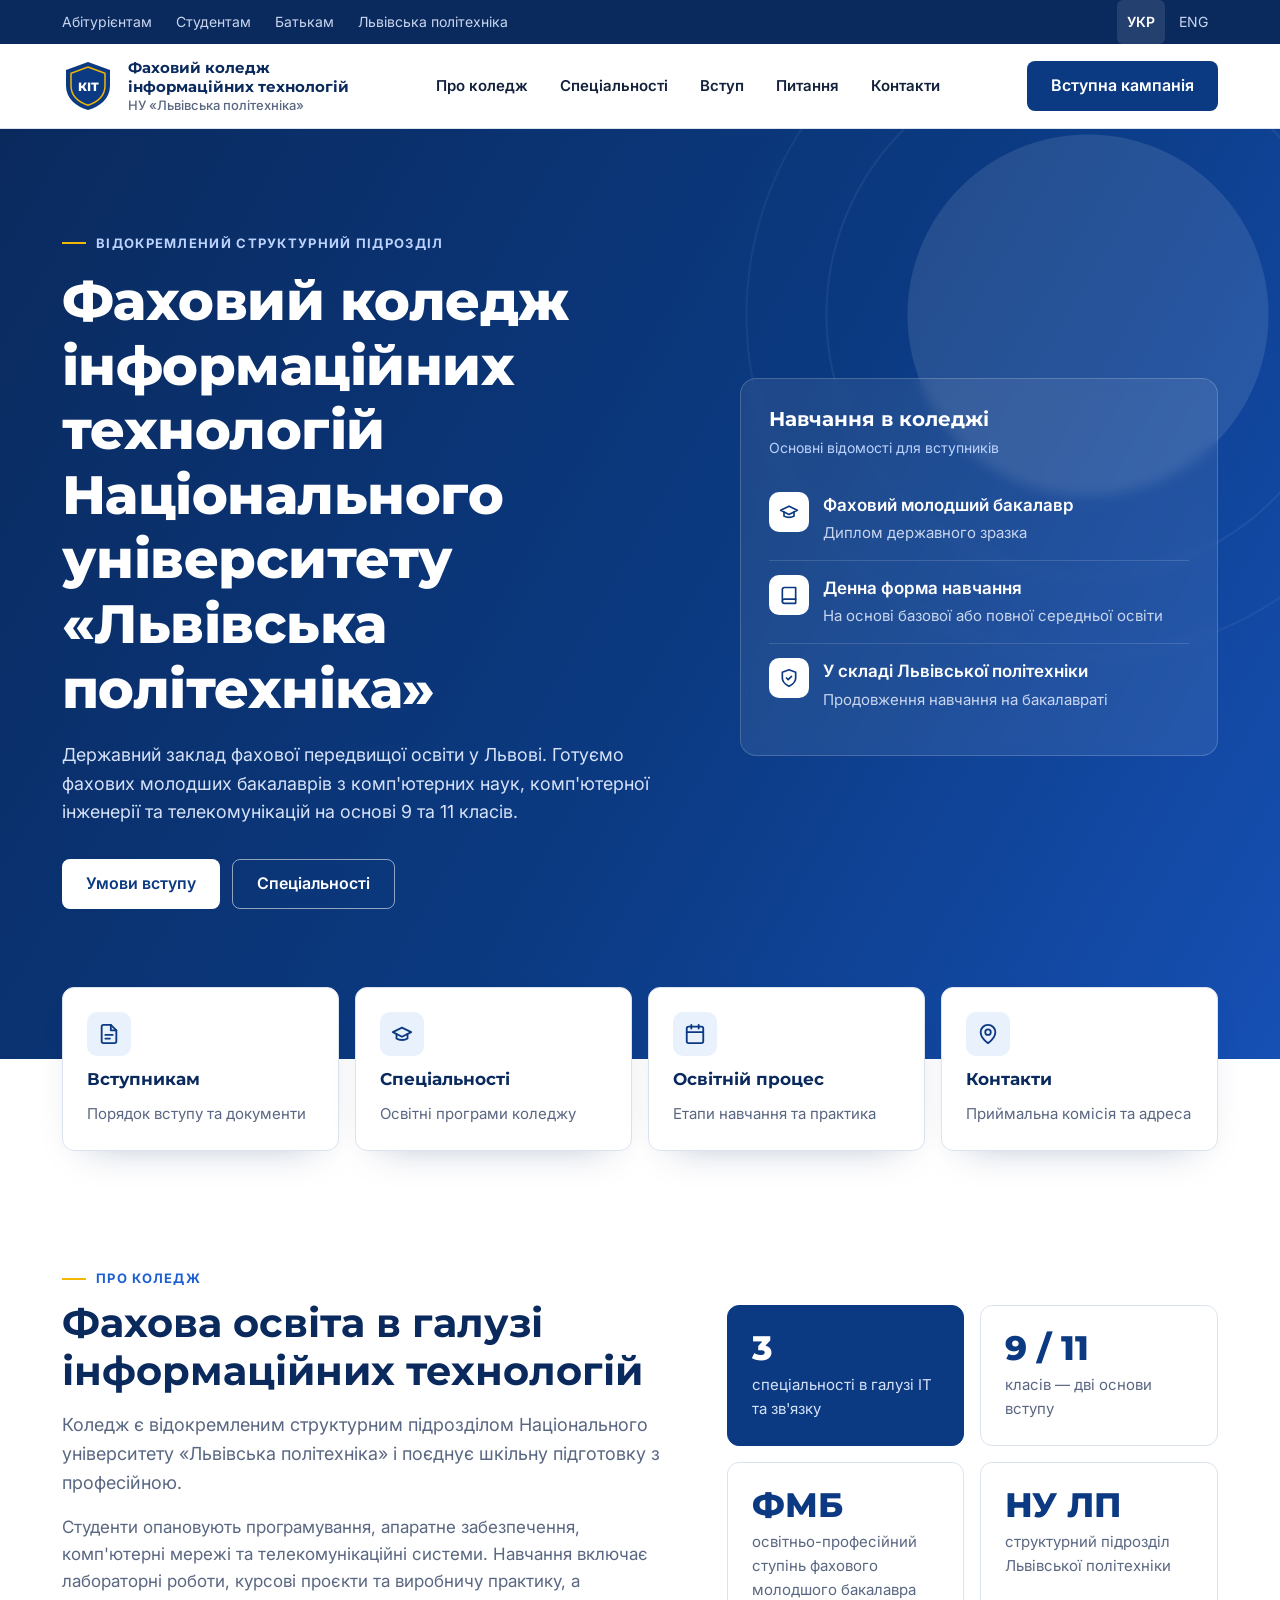
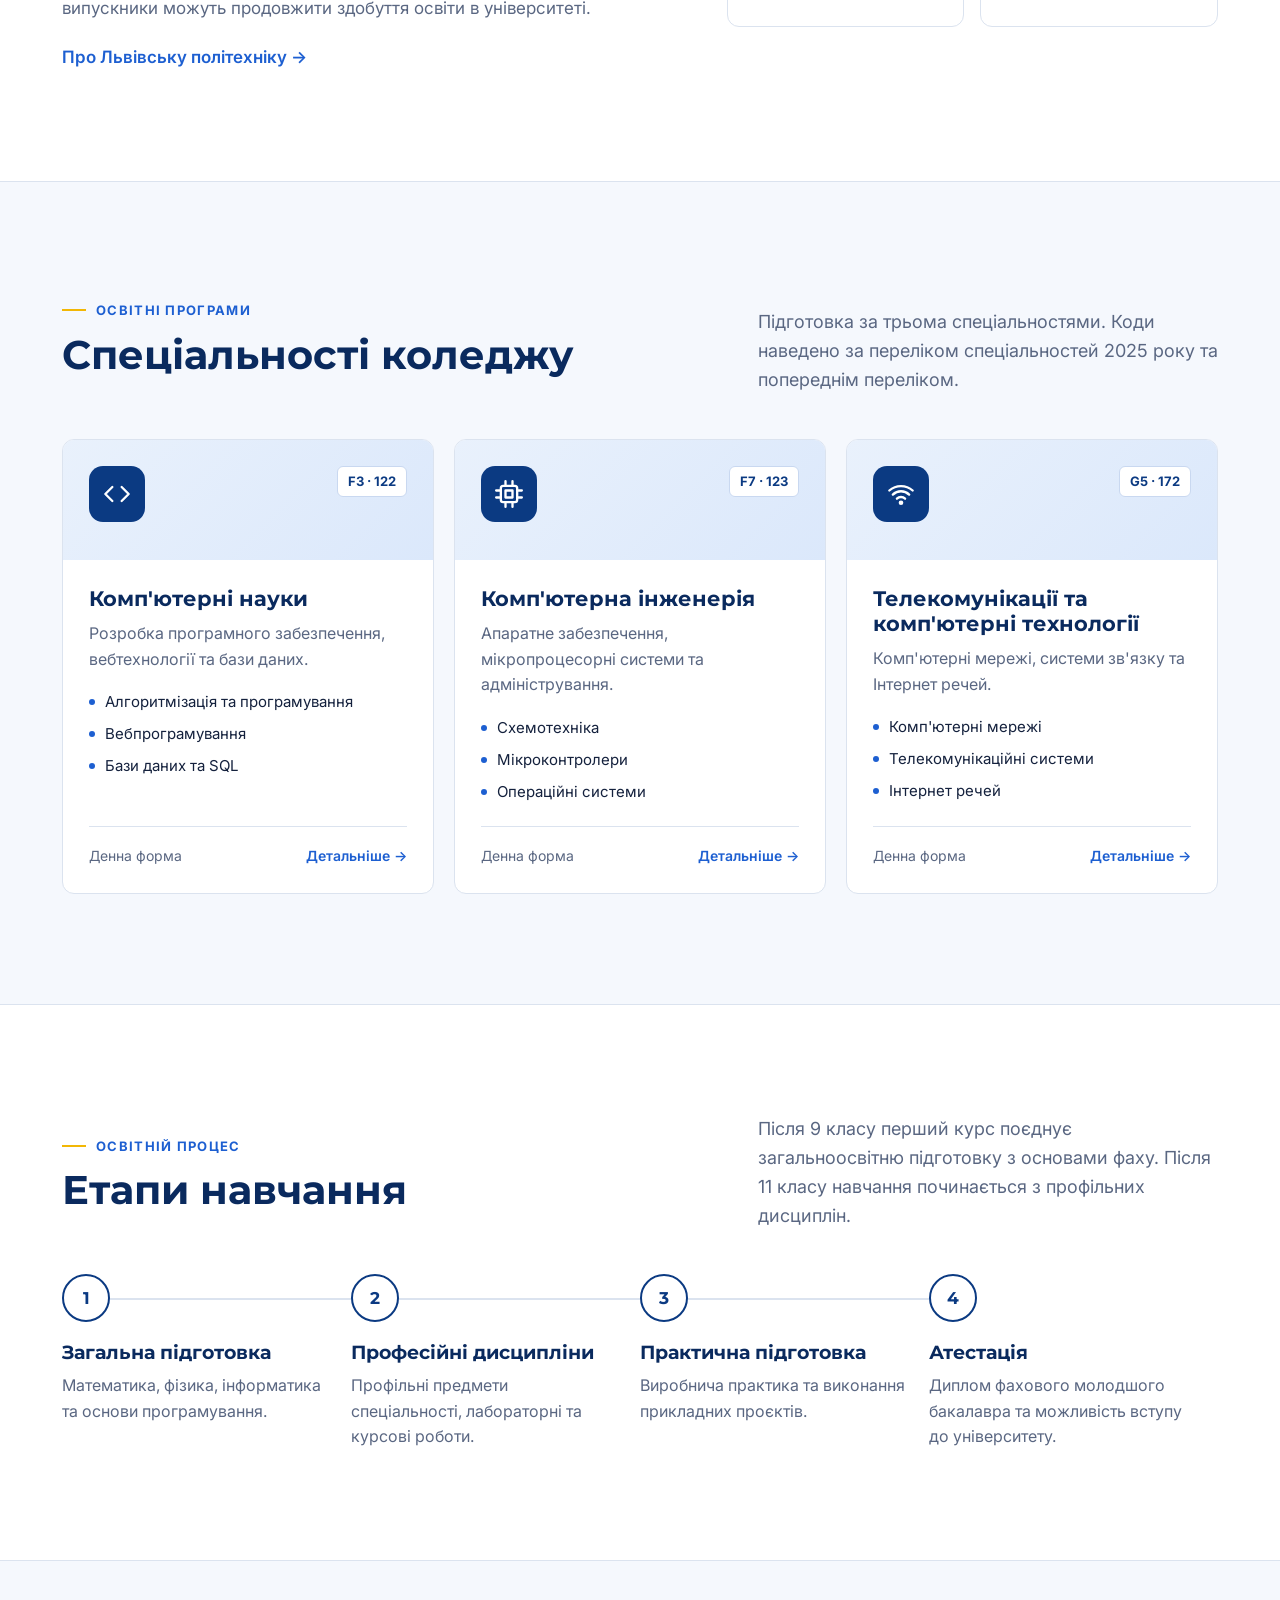
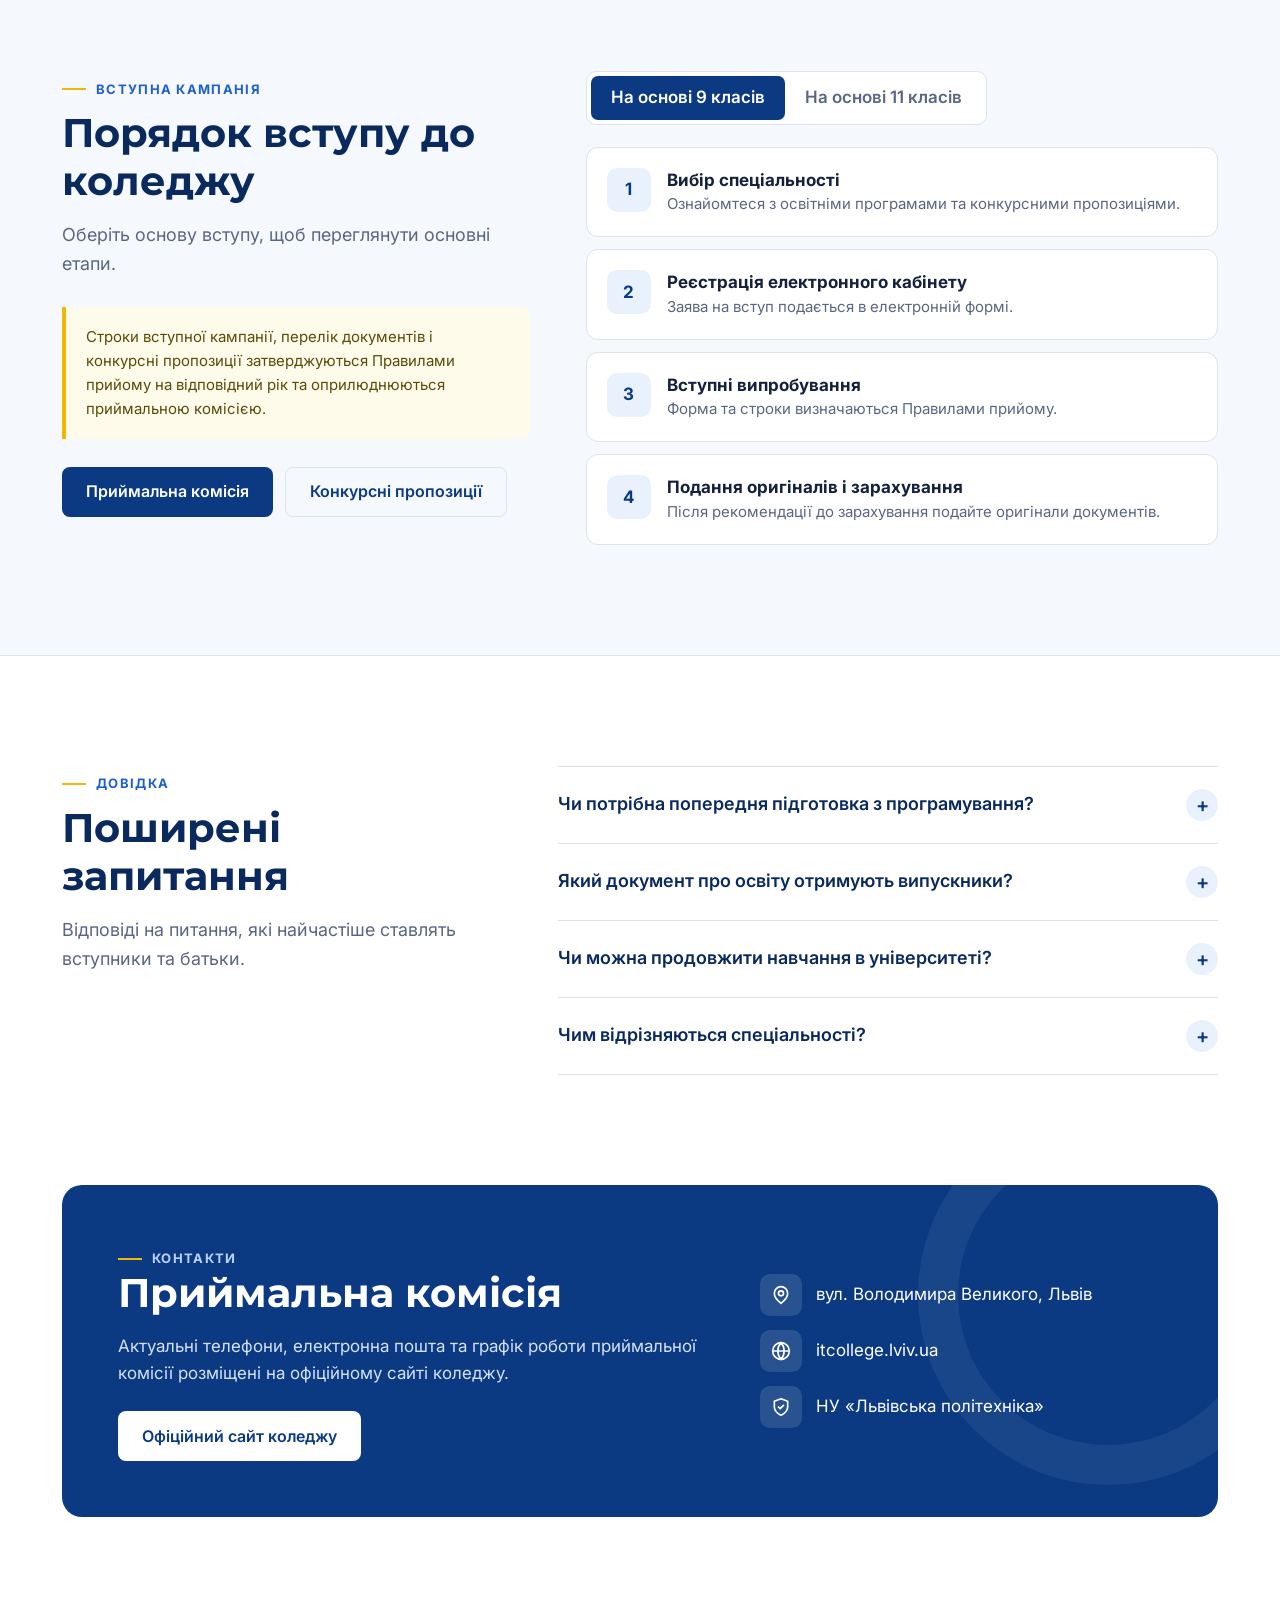
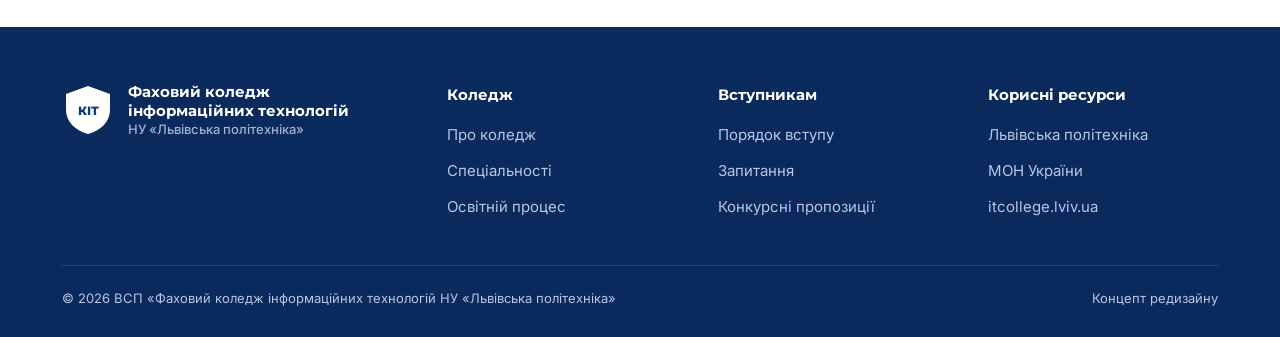
==== commit 4d1a4bd6: "Redesign itcollege page in official blue and white style Co-Authored-By: Claude Opus 5.5 <noreply@an" ====
--- a/itcollege/index.html
+++ b/itcollege/index.html
@@ -1,388 +1,388 @@
 <!doctype html>
-<html lang="uk" data-type="service">
+<html lang="uk">
 <head>
 <meta charset="utf-8">
 <meta name="viewport" content="width=device-width, initial-scale=1">
 <title>Коледж ІТ Політехніки</title>
-<meta name="description" content="Фаховий коледж інформаційних технологій Національного університету «Львівська політехніка». Комп'ютерні науки, комп'ютерна інженерія, телекомунікації — вступ після 9 або 11 класу.">
-<meta name="page-type" content="service">
-<meta name="site-kind" content="other">
-<meta name="theme-color" content="#0b0d0c">
-<meta property="og:title" content="Фаховий коледж інформаційних технологій — Львівська політехніка">
-<meta property="og:description" content="Програмування, комп'ютерна інженерія і телеком після 9 або 11 класу.">
-<link rel="icon" href="data:image/svg+xml,%3Csvg xmlns='http://www.w3.org/2000/svg' viewBox='0 0 32 32'%3E%3Crect width='32' height='32' rx='8' fill='%23c6f432'/%3E%3Ctext x='16' y='22' font-family='monospace' font-weight='700' font-size='15' text-anchor='middle' fill='%230b0d0c'%3E%7B%7D%3C/text%3E%3C/svg%3E">
+<meta name="description" content="Відокремлений структурний підрозділ «Фаховий коледж інформаційних технологій Національного університету «Львівська політехніка». Спеціальності, вступ після 9 та 11 класу.">
+<meta name="theme-color" content="#0b3a82">
+<meta property="og:title" content="Фаховий коледж інформаційних технологій НУ «Львівська політехніка»">
+<meta property="og:description" content="Комп'ютерні науки, комп'ютерна інженерія, телекомунікації. Вступ після 9 та 11 класу.">
+<link rel="icon" href="data:image/svg+xml,%3Csvg xmlns='http://www.w3.org/2000/svg' viewBox='0 0 32 32'%3E%3Crect width='32' height='32' rx='6' fill='%230b3a82'/%3E%3Ctext x='16' y='21' font-family='Arial' font-weight='700' font-size='12' text-anchor='middle' fill='%23fff'%3EКІТ%3C/text%3E%3C/svg%3E">
 <link rel="preconnect" href="https://fonts.googleapis.com">
 <link rel="preconnect" href="https://fonts.gstatic.com" crossorigin>
-<link href="https://fonts.googleapis.com/css2?family=Unbounded:wght@500;700;800&family=Manrope:wght@400;500;600;700&family=JetBrains+Mono:wght@400;600&display=swap" rel="stylesheet">
+<link href="https://fonts.googleapis.com/css2?family=Montserrat:wght@600;700;800&family=Inter:wght@400;500;600;700&display=swap" rel="stylesheet">
 <style>
 :root{
-  --bg:#0b0d0c; --bg-2:#121513; --surface:#171b18; --line:#262c28;
-  --ink:#eef2ec; --muted:#9aa59d; --accent:#c6f432; --accent-ink:#0b0d0c;
-  --cyan:#3ee6c4; --orange:#ff8a3d;
-  --r:18px; --wrap:1240px; --gut:clamp(16px,4vw,40px);
-  --f-display:"Unbounded",system-ui,sans-serif;
-  --f-body:"Manrope",system-ui,sans-serif;
-  --f-mono:"JetBrains Mono",ui-monospace,monospace;
+  --navy:#0a2a5e; --blue:#0b3a82; --blue-2:#1d5fd1; --sky:#e9f1fc; --sky-2:#f5f8fd;
+  --ink:#14213d; --muted:#5a6782; --line:#dbe3ef; --white:#fff; --gold:#f2b705;
+  --r:12px; --wrap:1220px; --gut:clamp(16px,4vw,32px);
+  --f-head:"Montserrat",system-ui,sans-serif; --f-body:"Inter",system-ui,sans-serif;
 }
 *{box-sizing:border-box;margin:0;padding:0}
 html{scroll-behavior:smooth;-webkit-text-size-adjust:100%}
-body{background:var(--bg);color:var(--ink);font-family:var(--f-body);font-size:17px;line-height:1.6;overflow-x:hidden}
+body{background:var(--white);color:var(--ink);font-family:var(--f-body);font-size:17px;line-height:1.6;overflow-x:hidden}
 a{color:inherit;text-decoration:none}
-img,svg{display:block;max-width:100%}
+svg{display:block}
 button{font:inherit;color:inherit;background:none;border:0;cursor:pointer}
-:focus-visible{outline:2px solid var(--accent);outline-offset:3px;border-radius:6px}
-.skip{position:fixed;left:16px;top:-60px;z-index:100;background:var(--accent);color:var(--accent-ink);padding:10px 16px;border-radius:10px;font-weight:700}
+:focus-visible{outline:3px solid var(--blue-2);outline-offset:2px;border-radius:4px}
+.skip{position:fixed;left:16px;top:-60px;z-index:100;background:var(--blue);color:#fff;padding:10px 16px;border-radius:8px;font-weight:600}
 .skip:focus{top:12px}
-.wrap{width:100%;max-width:var(--wrap);margin:0 auto;padding:0 var(--gut)}
-.mono{font-family:var(--f-mono)}
-.eyebrow{font-family:var(--f-mono);font-size:13px;letter-spacing:.08em;text-transform:uppercase;color:var(--accent);display:inline-flex;align-items:center;gap:10px}
-.eyebrow::before{content:"";width:8px;height:8px;border-radius:2px;background:var(--accent);box-shadow:0 0 12px var(--accent)}
-h1,h2,h3{font-family:var(--f-display);font-weight:700;line-height:1.05;letter-spacing:-.02em}
-h2{font-size:clamp(34px,5vw,64px);margin:18px 0 20px}
-h2 em{font-style:normal;color:var(--muted)}
-.lead{color:var(--muted);font-size:clamp(17px,1.4vw,20px);max-width:620px}
-
-/* buttons */
-.btn{display:inline-flex;align-items:center;justify-content:center;gap:10px;min-height:52px;padding:0 26px;border-radius:999px;font-weight:700;font-size:16px;transition:transform .2s ease,background .2s,box-shadow .2s;will-change:transform}
-.btn:hover{transform:translateY(-2px)}
-.btn:active{transform:translateY(0) scale(.97)}
-.btn-primary{background:var(--accent);color:var(--accent-ink);box-shadow:0 0 0 0 rgba(198,244,50,.5)}
-.btn-primary:hover{box-shadow:0 10px 40px -8px rgba(198,244,50,.6)}
-.btn-ghost{border:1px solid var(--line);background:rgba(255,255,255,.02)}
-.btn-ghost:hover{border-color:var(--muted);background:rgba(255,255,255,.05)}
-.btn .arr{transition:transform .2s}
-.btn:hover .arr{transform:translateX(4px)}
-.link{background:linear-gradient(currentColor,currentColor) 0 100%/0 1px no-repeat;transition:background-size .3s}
-.link:hover{background-size:100% 1px}
-
-/* nav */
-.nav{position:fixed;inset:0 0 auto;z-index:50;transition:background .3s,border-color .3s;border-bottom:1px solid transparent}
-.nav.scrolled{background:rgba(11,13,12,.78);backdrop-filter:blur(14px);-webkit-backdrop-filter:blur(14px);border-color:var(--line)}
-.nav .wrap{display:flex;align-items:center;justify-content:space-between;height:72px;gap:24px}
-.logo{display:flex;align-items:center;gap:12px;font-weight:700;line-height:1.1;font-size:14px}
-.logo-mark{width:40px;height:40px;border-radius:11px;background:var(--accent);color:var(--accent-ink);display:grid;place-items:center;font-family:var(--f-mono);font-weight:700;font-size:17px;flex:none}
-.logo small{display:block;color:var(--muted);font-weight:500;font-size:12px}
-.nav-links{display:flex;gap:30px;font-weight:600;font-size:15px}
-.nav-links a{color:var(--muted);transition:color .2s}
-.nav-links a:hover{color:var(--ink)}
-.nav-cta{min-height:44px;padding:0 20px;font-size:15px}
-.burger{display:none;width:44px;height:44px;border-radius:12px;border:1px solid var(--line);place-items:center}
-.burger span{display:block;width:18px;height:2px;background:var(--ink);position:relative;transition:.3s}
-.burger span::before,.burger span::after{content:"";position:absolute;left:0;width:18px;height:2px;background:var(--ink);transition:.3s}
+.wrap{max-width:var(--wrap);margin:0 auto;padding:0 var(--gut)}
+h1,h2,h3{font-family:var(--f-head);line-height:1.2;color:var(--navy)}
+h2{font-size:clamp(28px,3.2vw,40px);font-weight:700;margin:10px 0 16px}
+.kicker{font-size:13px;font-weight:700;letter-spacing:.1em;text-transform:uppercase;color:var(--blue-2);display:inline-flex;align-items:center;gap:10px}
+.kicker::before{content:"";width:24px;height:2px;background:var(--gold)}
+.lead{color:var(--muted);font-size:18px;max-width:640px}
+
+.btn{display:inline-flex;align-items:center;justify-content:center;gap:10px;min-height:50px;padding:0 24px;border-radius:8px;font-weight:600;font-size:16px;transition:transform .15s,background .2s,border-color .2s,box-shadow .2s}
+.btn:hover{transform:translateY(-1px)}
+.btn:active{transform:scale(.98)}
+.btn-primary{background:var(--blue);color:#fff}
+.btn-primary:hover{background:var(--navy);box-shadow:0 8px 20px -8px rgba(11,58,130,.5)}
+.btn-light{background:#fff;color:var(--blue)}
+.btn-light:hover{background:var(--sky)}
+.btn-outline{border:1.5px solid rgba(255,255,255,.55);color:#fff}
+.btn-outline:hover{border-color:#fff;background:rgba(255,255,255,.08)}
+.btn-ghost{border:1.5px solid var(--line);color:var(--blue)}
+.btn-ghost:hover{border-color:var(--blue)}
+.link{color:var(--blue-2);font-weight:600;background:linear-gradient(currentColor,currentColor) 0 100%/0 1.5px no-repeat;transition:background-size .3s}
+.link:hover{background-size:100% 1.5px}
+
+/* top bar */
+.topbar{background:var(--navy);color:#c9d6ee;font-size:14px}
+.topbar .wrap{display:flex;justify-content:space-between;align-items:center;min-height:44px;gap:20px}
+.topbar nav{display:flex;gap:24px}
+.topbar a{display:inline-flex;align-items:center;min-height:44px;transition:color .2s}
+.topbar a:hover{color:#fff}
+.lang{display:flex;gap:4px}
+.lang a{padding:0 10px;border-radius:6px}
+.lang a[aria-current]{color:#fff;font-weight:600;background:rgba(255,255,255,.1)}
+
+/* header */
+.header{position:sticky;top:0;z-index:50;background:rgba(255,255,255,.96);backdrop-filter:blur(8px);border-bottom:1px solid var(--line);transition:box-shadow .2s}
+.header.scrolled{box-shadow:0 4px 20px -10px rgba(10,42,94,.25)}
+.header .wrap{display:flex;align-items:center;justify-content:space-between;gap:24px;min-height:84px}
+.brand{display:flex;align-items:center;gap:14px}
+.crest{width:52px;height:52px;flex:none}
+.brand-name{font-family:var(--f-head);font-weight:700;font-size:15px;line-height:1.25;color:var(--navy)}
+.brand-name small{display:block;font-family:var(--f-body);font-weight:500;font-size:13px;color:var(--muted)}
+.menu{display:flex;gap:4px}
+.menu a{padding:10px 14px;border-radius:8px;font-weight:600;font-size:15px;color:var(--ink);transition:background .2s,color .2s}
+.menu a:hover{background:var(--sky);color:var(--blue)}
+.burger{display:none;width:46px;height:46px;border-radius:8px;border:1.5px solid var(--line);place-items:center}
+.burger span,.burger span::before,.burger span::after{display:block;width:20px;height:2px;background:var(--navy);transition:.25s;position:relative}
+.burger span::before,.burger span::after{content:"";position:absolute;left:0}
 .burger span::before{top:-6px}.burger span::after{top:6px}
 .burger[aria-expanded="true"] span{background:transparent}
 .burger[aria-expanded="true"] span::before{top:0;transform:rotate(45deg)}
 .burger[aria-expanded="true"] span::after{top:0;transform:rotate(-45deg)}
-.mobile-menu{position:fixed;inset:72px 0 0;background:var(--bg);z-index:49;padding:32px var(--gut);display:none;flex-direction:column;gap:6px}
+.mobile-menu{display:none;position:fixed;inset:0;top:0;background:#fff;z-index:60;padding:100px var(--gut) 32px;flex-direction:column;overflow:auto}
 .mobile-menu.open{display:flex}
-.mobile-menu a{font-family:var(--f-display);font-size:30px;padding:10px 0;border-bottom:1px solid var(--line)}
-.mobile-menu .btn{margin-top:24px;font-family:var(--f-body);font-size:16px;border:0}
+.mobile-menu a{font-family:var(--f-head);font-weight:700;font-size:22px;color:var(--navy);padding:14px 0;border-bottom:1px solid var(--line)}
+.mobile-menu .btn{margin-top:24px;border:0;font-family:var(--f-body);font-size:16px;color:#fff}
+.burger{position:relative;z-index:61}
 
 /* hero */
-.hero{position:relative;min-height:100svh;display:flex;align-items:center;padding:110px 0 60px;overflow:hidden;isolation:isolate}
-#net{position:absolute;inset:0;width:100%;height:100%;z-index:-2;opacity:.55}
-.hero::before{content:"";position:absolute;inset:0;z-index:-1;
-  background:radial-gradient(600px 420px at 78% 30%,rgba(198,244,50,.16),transparent 70%),
-             radial-gradient(520px 420px at 10% 90%,rgba(62,230,196,.12),transparent 70%),
-             linear-gradient(to bottom,transparent 70%,var(--bg))}
-.hero-grid{display:grid;grid-template-columns:minmax(0,1fr) 440px;gap:56px;align-items:center}
-.hero h1{font-size:clamp(31px,4.4vw,64px);font-weight:800;margin:22px 0 24px}
-.hero h1 .hl{color:var(--accent)}
-.nw{white-space:nowrap}
-.hero h1 .cursor{display:inline-block;width:.08em;height:.85em;background:var(--accent);margin-left:.06em;vertical-align:-.05em;animation:blink 1s steps(1) infinite}
-@keyframes blink{50%{opacity:0}}
-.hero .lead{margin-bottom:34px}
-.hero-actions{display:flex;flex-wrap:wrap;gap:14px}
-.hero-facts{display:flex;flex-wrap:wrap;gap:10px;margin-top:40px}
-.chip{font-family:var(--f-mono);font-size:13px;padding:8px 14px;border:1px solid var(--line);border-radius:999px;color:var(--muted);background:rgba(255,255,255,.02)}
-.chip b{color:var(--ink);font-weight:600}
-
-.term{background:rgba(18,21,19,.86);border:1px solid var(--line);border-radius:20px;box-shadow:0 40px 80px -30px rgba(0,0,0,.8),0 0 0 1px rgba(198,244,50,.04);overflow:hidden;backdrop-filter:blur(8px)}
-.term-bar{display:flex;align-items:center;gap:8px;padding:14px 18px;border-bottom:1px solid var(--line)}
-.term-bar i{width:12px;height:12px;border-radius:50%;background:#3a403c}
-.term-bar i:nth-child(1){background:#ff5f57}.term-bar i:nth-child(2){background:#febc2e}.term-bar i:nth-child(3){background:#28c840}
-.term-bar span{margin-left:10px;font-family:var(--f-mono);font-size:12px;color:var(--muted)}
-.term-body{font-family:var(--f-mono);font-size:14px;line-height:1.75;padding:22px 22px 26px;min-height:330px;white-space:pre-wrap}
-.t-p{color:var(--accent)} .t-c{color:var(--muted)} .t-k{color:var(--cyan)} .t-s{color:var(--orange)} .t-ok{color:#28c840}
-.term-cursor{display:inline-block;width:8px;height:16px;background:var(--accent);vertical-align:-3px;animation:blink 1s steps(1) infinite}
-
-/* entrance */
-[data-enter]>*{opacity:0;transform:translateY(18px);animation:enter .8s cubic-bezier(.2,.7,.2,1) forwards}
-[data-enter]>*:nth-child(2){animation-delay:.12s}
-[data-enter]>*:nth-child(3){animation-delay:.24s}
-[data-enter]>*:nth-child(4){animation-delay:.36s}
-[data-enter]>*:nth-child(5){animation-delay:.48s}
+.hero{position:relative;background:linear-gradient(120deg,var(--navy) 0%,var(--blue) 55%,#1650b4 100%);color:#fff;overflow:hidden}
+.hero::after{content:"";position:absolute;inset:0;background:
+  radial-gradient(circle at 85% 20%,rgba(255,255,255,.10) 0 180px,transparent 181px),
+  radial-gradient(circle at 85% 20%,transparent 0 260px,rgba(255,255,255,.06) 261px 262px,transparent 263px),
+  radial-gradient(circle at 85% 20%,transparent 0 340px,rgba(255,255,255,.05) 341px 342px,transparent 343px);pointer-events:none}
+.hero .wrap{position:relative;z-index:1;display:grid;grid-template-columns:minmax(0,1.3fr) minmax(0,1fr);gap:56px;align-items:center;padding-top:clamp(56px,8vw,96px);padding-bottom:clamp(120px,12vw,150px)}
+.hero .kicker{color:#bcd3ff}
+.hero h1{color:#fff;font-size:clamp(32px,4.2vw,54px);font-weight:800;margin:16px 0 20px;letter-spacing:-.01em}
+.hero p{color:#d6e2f8;font-size:clamp(17px,1.4vw,19px);max-width:600px;margin-bottom:32px}
+.hero-actions{display:flex;flex-wrap:wrap;gap:12px}
+.hero-card{background:rgba(255,255,255,.08);border:1px solid rgba(255,255,255,.18);border-radius:16px;padding:28px;backdrop-filter:blur(6px)}
+.hero-card h2{color:#fff;font-size:20px;margin:0 0 6px}
+.hero-card .sub{color:#bcd3ff;font-size:14px;margin-bottom:18px}
+.hero-card ul{list-style:none;display:flex;flex-direction:column}
+.hero-card li{display:flex;gap:14px;align-items:flex-start;padding:14px 0;border-top:1px solid rgba(255,255,255,.14)}
+.hero-card li:first-child{border-top:0}
+.hero-card .ico{flex:none;width:40px;height:40px;border-radius:10px;background:#fff;color:var(--blue);display:grid;place-items:center}
+.hero-card b{display:block;font-weight:600}
+.hero-card span{color:#c9d6ee;font-size:15px}
+
+[data-enter]>*{opacity:0;transform:translateY(14px);animation:enter .7s ease forwards}
+[data-enter]>*:nth-child(2){animation-delay:.1s}[data-enter]>*:nth-child(3){animation-delay:.2s}[data-enter]>*:nth-child(4){animation-delay:.3s}
 @keyframes enter{to{opacity:1;transform:none}}
 
-/* marquee */
-.marquee{border-block:1px solid var(--line);overflow:hidden;padding:22px 0;background:var(--bg-2)}
-.marquee-track{display:flex;gap:56px;width:max-content;animation:marq 38s linear infinite}
-.marquee:hover .marquee-track{animation-play-state:paused}
-.marquee-track span{font-family:var(--f-display);font-size:clamp(22px,2.6vw,34px);font-weight:700;color:#3b423d;white-space:nowrap;display:flex;align-items:center;gap:56px;transition:color .2s}
-.marquee-track span:hover{color:var(--ink)}
-.marquee-track span::after{content:"✦";color:var(--accent);font-size:.6em}
-@keyframes marq{to{transform:translateX(-50%)}}
-
-/* sections */
-main>section{padding:clamp(80px,11vw,140px) 0}
-.sec-head{display:flex;justify-content:space-between;align-items:end;gap:40px;margin-bottom:56px;flex-wrap:wrap}
-.sec-head .lead{max-width:440px}
-
-/* programs bento */
-.bento{display:grid;grid-template-columns:repeat(6,1fr);gap:18px}
-.card{position:relative;background:var(--surface);border:1px solid var(--line);border-radius:var(--r);padding:30px;display:flex;flex-direction:column;overflow:hidden;transition:transform .3s ease,border-color .3s}
-a.card:hover{transform:translateY(-2px);border-color:#3a433d}
-.card::after{content:"";position:absolute;inset:0;background:radial-gradient(400px 200px at var(--mx,50%) var(--my,0%),rgba(198,244,50,.07),transparent 70%);opacity:0;transition:opacity .3s;pointer-events:none}
-.card:hover::after{opacity:1}
-.c-cs{grid-column:span 4}.c-ce{grid-column:span 2}.c-tc{grid-column:span 3}.c-next{grid-column:span 3}
-.code-tag{font-family:var(--f-mono);font-size:13px;color:var(--accent);border:1px solid rgba(198,244,50,.3);border-radius:8px;padding:4px 10px;align-self:flex-start}
-.card h3{font-size:clamp(24px,2.3vw,32px);margin:18px 0 12px}
-.card p{color:var(--muted);max-width:520px}
-.tags{display:flex;flex-wrap:wrap;gap:8px;margin-top:22px}
-.tags li{list-style:none;font-size:13px;font-weight:600;padding:6px 12px;border-radius:999px;background:rgba(255,255,255,.04);border:1px solid var(--line)}
-.card-more{margin-top:auto;padding-top:26px;font-weight:700;display:inline-flex;gap:8px;align-items:center;color:var(--ink)}
-.card-more .arr{transition:transform .25s}
-a.card:hover .card-more .arr{transform:translateX(5px)}
-
-.snippet{margin-top:26px;background:#0e110f;border:1px solid var(--line);border-radius:12px;padding:16px 18px;font-family:var(--f-mono);font-size:13px;line-height:1.7;color:var(--muted);overflow:hidden}
-.snippet .ln{color:#3b423d;margin-right:14px;user-select:none}
-.cs-row{display:grid;grid-template-columns:1fr 1fr;gap:28px;align-items:end;flex:1}
-
-/* chip visual */
-.chipviz{margin-top:26px;aspect-ratio:1.5;border-radius:12px;background:#0e110f;border:1px solid var(--line);position:relative;display:grid;place-items:center;overflow:hidden}
-.chipviz svg{width:82%;height:auto}
-.pulse{stroke-dasharray:6 120;animation:pulse 3s linear infinite}
-@keyframes pulse{to{stroke-dashoffset:-126}}
-.wave path{stroke-dasharray:400;stroke-dashoffset:400;animation:wave 3.2s ease-in-out infinite}
-@keyframes wave{50%{stroke-dashoffset:0}100%{stroke-dashoffset:-400}}
-
-.c-next{background:var(--accent);color:var(--accent-ink);border-color:var(--accent)}
-.c-next p{color:rgba(11,13,12,.72)}
-.c-next .code-tag{color:var(--accent-ink);border-color:rgba(11,13,12,.3)}
-.c-next .card-more{color:var(--accent-ink)}
-.c-next::after{display:none}
-.big-arrow{position:absolute;right:26px;top:26px;width:56px;height:56px;border-radius:50%;background:var(--accent-ink);color:var(--accent);display:grid;place-items:center;font-size:24px;transition:transform .3s}
-a.c-next:hover .big-arrow{transform:rotate(-45deg)}
+/* quick links */
+.quick{position:relative;z-index:2;margin-top:-72px}
+.quick-grid{display:grid;grid-template-columns:repeat(4,1fr);gap:16px}
+.q{background:#fff;border:1px solid var(--line);border-radius:var(--r);padding:24px;box-shadow:0 16px 40px -24px rgba(10,42,94,.35);display:flex;flex-direction:column;gap:10px;transition:transform .2s,border-color .2s,box-shadow .2s}
+.q:hover{transform:translateY(-2px);border-color:var(--blue-2);box-shadow:0 20px 40px -20px rgba(10,42,94,.4)}
+.q .ico{width:44px;height:44px;border-radius:10px;background:var(--sky);color:var(--blue);display:grid;place-items:center;transition:background .2s,color .2s}
+.q:hover .ico{background:var(--blue);color:#fff}
+.q b{font-family:var(--f-head);font-size:17px;color:var(--navy)}
+.q span{color:var(--muted);font-size:15px;line-height:1.5}
+
+main>section{padding:clamp(72px,9vw,110px) 0}
+.sec-head{display:flex;justify-content:space-between;align-items:flex-end;gap:32px;flex-wrap:wrap;margin-bottom:44px}
+.sec-head .lead{max-width:460px}
+.bg-soft{background:var(--sky-2);border-block:1px solid var(--line)}
+
+/* about */
+.about{display:grid;grid-template-columns:1.1fr .9fr;gap:64px;align-items:center}
+.about p+p{margin-top:16px}
+.about .lead{margin-bottom:8px}
+.facts{display:grid;grid-template-columns:1fr 1fr;gap:16px}
+.fact{border:1px solid var(--line);border-radius:var(--r);padding:24px;background:#fff}
+.fact .n{font-family:var(--f-head);font-weight:800;font-size:34px;color:var(--blue);line-height:1.1}
+.fact p{color:var(--muted);font-size:15px;margin-top:6px}
+.fact.dark{background:var(--blue);border-color:var(--blue)}
+.fact.dark .n{color:#fff}.fact.dark p{color:#d6e2f8}
+
+/* programs */
+.programs{display:grid;grid-template-columns:repeat(3,1fr);gap:20px}
+.prog{background:#fff;border:1px solid var(--line);border-radius:var(--r);overflow:hidden;display:flex;flex-direction:column;transition:transform .2s,box-shadow .2s,border-color .2s}
+.prog:hover{transform:translateY(-2px);box-shadow:0 20px 40px -24px rgba(10,42,94,.35);border-color:#b9cbe8}
+.prog-top{background:linear-gradient(135deg,var(--sky),#dbe8fb);padding:26px;display:flex;justify-content:space-between;align-items:flex-start;min-height:120px}
+.prog-top .ico{width:56px;height:56px;border-radius:14px;background:var(--blue);color:#fff;display:grid;place-items:center}
+.code{font-size:13px;font-weight:700;color:var(--blue);background:#fff;border:1px solid #c9d8f0;border-radius:6px;padding:4px 10px}
+.prog-body{padding:26px;display:flex;flex-direction:column;flex:1}
+.prog h3{font-size:21px;margin-bottom:10px}
+.prog p{color:var(--muted);font-size:16px}
+.prog ul{list-style:none;margin:18px 0 22px;display:flex;flex-direction:column;gap:8px}
+.prog li{font-size:15px;display:flex;gap:10px;align-items:flex-start}
+.prog li::before{content:"";flex:none;width:6px;height:6px;margin-top:9px;border-radius:50%;background:var(--blue-2)}
+.prog .meta{margin-top:auto;padding-top:18px;border-top:1px solid var(--line);display:flex;justify-content:space-between;align-items:center;gap:12px;font-size:14px;color:var(--muted)}
 
 /* path */
-.path{display:grid;grid-template-columns:repeat(4,1fr);gap:18px;counter-reset:y}
-.step{border-top:2px solid var(--line);padding-top:26px;position:relative}
-.step::before{content:"";position:absolute;top:-2px;left:0;height:2px;width:0;background:var(--accent);transition:width .6s ease}
-.step:hover::before{width:100%}
-.step .yr{font-family:var(--f-mono);font-size:13px;color:var(--accent)}
-.step h3{font-size:22px;margin:14px 0 10px}
+.path{display:grid;grid-template-columns:repeat(4,1fr);gap:0;counter-reset:s;position:relative}
+.step{padding:0 24px 0 0;position:relative}
+.step .dot{width:48px;height:48px;border-radius:50%;background:#fff;border:2px solid var(--blue);color:var(--blue);display:grid;place-items:center;font-family:var(--f-head);font-weight:700;position:relative;z-index:1;transition:background .2s,color .2s}
+.step:hover .dot{background:var(--blue);color:#fff}
+.step::before{content:"";position:absolute;top:24px;left:48px;right:0;height:2px;background:var(--line)}
+.step:last-child::before{display:none}
+.step h3{font-size:19px;margin:20px 0 8px}
 .step p{color:var(--muted);font-size:16px}
 
-/* big statement */
-.statement{background:var(--bg-2);border-block:1px solid var(--line)}
-.statement p{font-family:var(--f-display);font-weight:700;font-size:clamp(30px,4.6vw,64px);line-height:1.12;letter-spacing:-.02em}
-.statement .w{color:#3b423d;transition:color .4s}
-.statement .w.on{color:var(--ink)}
-.statement .w.acc.on{color:var(--accent)}
-
 /* admission */
-.admit{display:grid;grid-template-columns:.9fr 1.1fr;gap:56px;align-items:start}
-.switch{display:inline-flex;padding:5px;border:1px solid var(--line);border-radius:999px;background:var(--surface);margin-bottom:30px}
-.switch button{min-height:44px;padding:0 22px;border-radius:999px;font-weight:700;color:var(--muted);transition:background .25s,color .25s}
-.switch button[aria-selected="true"]{background:var(--accent);color:var(--accent-ink)}
-.steps{display:flex;flex-direction:column;gap:12px}
-.astep{display:grid;grid-template-columns:56px 1fr;gap:18px;padding:22px;border:1px solid var(--line);border-radius:var(--r);background:var(--surface);transition:border-color .3s,transform .3s}
-.astep:hover{border-color:#3a433d;transform:translateX(4px)}
-.astep .n{width:56px;height:56px;border-radius:14px;background:#0e110f;border:1px solid var(--line);display:grid;place-items:center;font-family:var(--f-mono);color:var(--accent);font-weight:600}
-.astep h3{font-family:var(--f-body);font-size:19px;font-weight:700;letter-spacing:0;margin:4px 0 4px}
-.astep p{color:var(--muted);font-size:16px}
-.panel[hidden]{display:none}
+.admit{display:grid;grid-template-columns:.85fr 1.15fr;gap:56px;align-items:start}
+.notice{margin-top:28px;border-left:4px solid var(--gold);background:#fffbea;padding:18px 20px;border-radius:0 8px 8px 0;font-size:15px;color:#5b4a0a}
+.tabs{display:inline-flex;border:1px solid var(--line);border-radius:10px;padding:4px;background:#fff;margin-bottom:22px}
+.tabs button{min-height:44px;padding:0 20px;border-radius:7px;font-weight:600;color:var(--muted);transition:background .2s,color .2s}
+.tabs button[aria-selected="true"]{background:var(--blue);color:#fff}
+.alist{display:flex;flex-direction:column;gap:12px}
+.a{display:grid;grid-template-columns:44px 1fr;gap:16px;background:#fff;border:1px solid var(--line);border-radius:var(--r);padding:20px;transition:border-color .2s}
+.a:hover{border-color:var(--blue-2)}
+.a .n{width:44px;height:44px;border-radius:10px;background:var(--sky);color:var(--blue);display:grid;place-items:center;font-weight:700}
+.a h3{font-family:var(--f-body);font-size:17px;font-weight:700;margin:2px 0 2px;color:var(--ink)}
+.a p{color:var(--muted);font-size:15px}
+[role=tabpanel][hidden]{display:none}
 
 /* faq */
-.faq{max-width:900px}
-.faq details{border-bottom:1px solid var(--line)}
-.faq summary{list-style:none;cursor:pointer;display:flex;justify-content:space-between;align-items:center;gap:20px;padding:26px 0;font-weight:700;font-size:clamp(18px,1.6vw,22px)}
-.faq summary::-webkit-details-marker{display:none}
-.faq summary .pm{flex:none;width:36px;height:36px;border-radius:50%;border:1px solid var(--line);display:grid;place-items:center;transition:transform .3s,background .3s}
-.faq details[open] .pm{transform:rotate(45deg);background:var(--accent);color:var(--accent-ink);border-color:var(--accent)}
-.faq details p{color:var(--muted);padding:0 0 26px;max-width:720px}
-
-/* close */
-.close{text-align:center;position:relative;overflow:hidden}
-.close h2{font-size:clamp(44px,8vw,120px);font-weight:800;margin:20px 0 34px}
-.close h2 span{color:var(--accent)}
-.close .hero-actions{justify-content:center}
-
-footer{border-top:1px solid var(--line);padding:56px 0 40px;color:var(--muted);font-size:15px}
-.foot{display:grid;grid-template-columns:1.4fr 1fr 1fr 1fr;gap:40px}
-.foot h4{color:var(--ink);font-size:14px;margin-bottom:14px;font-family:var(--f-mono);font-weight:600;text-transform:uppercase;letter-spacing:.06em}
-.foot ul{list-style:none;display:flex;flex-direction:column;gap:10px}
-.foot a:hover{color:var(--ink)}
-.foot-bottom{display:flex;justify-content:space-between;gap:20px;flex-wrap:wrap;margin-top:56px;padding-top:24px;border-top:1px solid var(--line);font-size:13px}
-
-/* responsive */
+.faq-grid{display:grid;grid-template-columns:.8fr 1.2fr;gap:56px}
+details{border-bottom:1px solid var(--line)}
+details:first-child{border-top:1px solid var(--line)}
+summary{list-style:none;cursor:pointer;display:flex;justify-content:space-between;align-items:center;gap:16px;padding:22px 0;font-weight:600;font-size:18px;color:var(--navy)}
+summary::-webkit-details-marker{display:none}
+summary .pm{flex:none;width:32px;height:32px;border-radius:50%;background:var(--sky);color:var(--blue);display:grid;place-items:center;font-size:20px;transition:transform .25s,background .2s,color .2s}
+details[open] summary .pm{transform:rotate(45deg);background:var(--blue);color:#fff}
+details p{color:var(--muted);padding:0 0 22px;max-width:680px}
+
+/* contact band */
+.band{background:var(--blue);color:#fff;border-radius:20px;padding:clamp(32px,5vw,56px);display:grid;grid-template-columns:1.2fr .8fr;gap:40px;align-items:center;position:relative;overflow:hidden}
+.band::after{content:"";position:absolute;right:-80px;top:-80px;width:300px;height:300px;border-radius:50%;border:40px solid rgba(255,255,255,.06)}
+.band h2{color:#fff;margin-top:0}
+.band p{color:#d6e2f8}
+.band .kicker{color:#bcd3ff}
+.band-list{list-style:none;display:flex;flex-direction:column;gap:14px;position:relative;z-index:1}
+.band-list li{display:flex;gap:14px;align-items:center}
+.band-list .ico{width:42px;height:42px;border-radius:10px;background:rgba(255,255,255,.12);display:grid;place-items:center;flex:none}
+.band .hero-actions{margin-top:24px}
+
+footer{background:var(--navy);color:#b7c6e3;font-size:15px;padding:56px 0 28px}
+.foot{display:grid;grid-template-columns:1.5fr 1fr 1fr 1fr;gap:40px}
+footer .brand-name{color:#fff}footer .brand-name small{color:#9fb2d6}
+footer h4{color:#fff;font-family:var(--f-head);font-size:15px;margin-bottom:14px}
+footer ul{list-style:none;display:flex;flex-direction:column;gap:8px}
+footer ul a{display:inline-block;padding:2px 0;transition:color .2s}
+footer ul a:hover{color:#fff}
+.foot-bottom{margin-top:44px;padding-top:22px;border-top:1px solid rgba(255,255,255,.12);display:flex;justify-content:space-between;flex-wrap:wrap;gap:12px;font-size:13px}
+
 @media (max-width:1080px){
-  .nav-links{display:none}
+  .menu,.header .btn{display:none}
   .burger{display:grid}
-  .nav-cta{display:none}
-  .hero-grid{grid-template-columns:1fr;gap:44px}
-  .c-cs,.c-ce,.c-tc,.c-next{grid-column:span 6}
-  .cs-row{grid-template-columns:1fr}
-  .path{grid-template-columns:1fr 1fr;gap:36px 18px}
-  .admit{grid-template-columns:1fr}
+  .hero .wrap{grid-template-columns:1fr;gap:40px}
+  .quick-grid{grid-template-columns:1fr 1fr}
+  .about,.admit,.faq-grid,.band{grid-template-columns:1fr;gap:40px}
+  .programs{grid-template-columns:1fr 1fr}
+  .path{grid-template-columns:1fr 1fr;gap:40px 0}
+  .step:nth-child(2)::before{display:none}
   .foot{grid-template-columns:1fr 1fr}
 }
-@media (max-width:600px){
+@media (max-width:640px){
   body{font-size:16px}
-  .path{grid-template-columns:1fr}
+  .topbar nav{display:none}
+  .topbar .wrap{justify-content:flex-end}
+  .brand-name{font-size:13px}.brand-name small{font-size:12px}
+  .crest{width:44px;height:44px}
+  .quick-grid,.programs,.facts,.path,.foot{grid-template-columns:1fr}
+  .step::before{display:none}
   .hero-actions .btn{width:100%}
-  .term-body{font-size:12.5px;min-height:290px;padding:18px}
-  .foot{grid-template-columns:1fr}
-  .card{padding:24px}
-  .switch{display:flex}
-  .switch button{flex:1;padding:0 12px}
-  .astep{grid-template-columns:44px 1fr;padding:18px;gap:14px}
-  .astep .n{width:44px;height:44px}
+  .tabs{display:flex}.tabs button{flex:1;padding:0 10px}
 }
 @media (prefers-reduced-motion:reduce){
   *,*::before,*::after{animation:none!important;transition:none!important}
   [data-enter]>*{opacity:1;transform:none}
-  .statement .w{color:var(--ink)}
 }
 </style>
 </head>
 <body>
 <a class="skip" href="#main">Перейти до змісту</a>
 
-<header class="nav" id="nav">
+<svg width="0" height="0" style="position:absolute" aria-hidden="true">
+  <symbol id="i-cap" viewBox="0 0 24 24" fill="none" stroke="currentColor" stroke-width="2" stroke-linecap="round" stroke-linejoin="round"><path d="M22 10 12 5 2 10l10 5 10-5Z"/><path d="M6 12v5c3 2 9 2 12 0v-5"/></symbol>
+  <symbol id="i-cal" viewBox="0 0 24 24" fill="none" stroke="currentColor" stroke-width="2" stroke-linecap="round" stroke-linejoin="round"><rect x="3" y="4" width="18" height="18" rx="2"/><path d="M16 2v4M8 2v4M3 10h18"/></symbol>
+  <symbol id="i-doc" viewBox="0 0 24 24" fill="none" stroke="currentColor" stroke-width="2" stroke-linecap="round" stroke-linejoin="round"><path d="M14 2H6a2 2 0 0 0-2 2v16a2 2 0 0 0 2 2h12a2 2 0 0 0 2-2V8Z"/><path d="M14 2v6h6M8 13h8M8 17h5"/></symbol>
+  <symbol id="i-book" viewBox="0 0 24 24" fill="none" stroke="currentColor" stroke-width="2" stroke-linecap="round" stroke-linejoin="round"><path d="M4 19.5A2.5 2.5 0 0 1 6.5 17H20V3H6.5A2.5 2.5 0 0 0 4 5.5Z"/><path d="M4 19.5A2.5 2.5 0 0 0 6.5 22H20v-5"/></symbol>
+  <symbol id="i-code" viewBox="0 0 24 24" fill="none" stroke="currentColor" stroke-width="2" stroke-linecap="round" stroke-linejoin="round"><path d="m16 18 6-6-6-6M8 6l-6 6 6 6"/></symbol>
+  <symbol id="i-cpu" viewBox="0 0 24 24" fill="none" stroke="currentColor" stroke-width="2" stroke-linecap="round" stroke-linejoin="round"><rect x="5" y="5" width="14" height="14" rx="2"/><rect x="9" y="9" width="6" height="6"/><path d="M9 1v4M15 1v4M9 19v4M15 19v4M1 9h4M1 15h4M19 9h4M19 15h4"/></symbol>
+  <symbol id="i-wifi" viewBox="0 0 24 24" fill="none" stroke="currentColor" stroke-width="2" stroke-linecap="round" stroke-linejoin="round"><path d="M5 12.5a10 10 0 0 1 14 0M8.5 16a5 5 0 0 1 7 0M2 9a15 15 0 0 1 20 0"/><circle cx="12" cy="19.5" r="1"/></symbol>
+  <symbol id="i-pin" viewBox="0 0 24 24" fill="none" stroke="currentColor" stroke-width="2" stroke-linecap="round" stroke-linejoin="round"><path d="M20 10c0 6-8 12-8 12S4 16 4 10a8 8 0 0 1 16 0Z"/><circle cx="12" cy="10" r="3"/></symbol>
+  <symbol id="i-web" viewBox="0 0 24 24" fill="none" stroke="currentColor" stroke-width="2" stroke-linecap="round" stroke-linejoin="round"><circle cx="12" cy="12" r="10"/><path d="M2 12h20M12 2a15 15 0 0 1 0 20M12 2a15 15 0 0 0 0 20"/></symbol>
+  <symbol id="i-shield" viewBox="0 0 24 24" fill="none" stroke="currentColor" stroke-width="2" stroke-linecap="round" stroke-linejoin="round"><path d="M12 22s8-4 8-10V5l-8-3-8 3v7c0 6 8 10 8 10Z"/><path d="m9 12 2 2 4-4"/></symbol>
+</svg>
+
+<div class="topbar">
   <div class="wrap">
-    <a href="#top" class="logo" aria-label="Фаховий коледж інформаційних технологій — на початок">
-      <span class="logo-mark">{ }</span>
-      <span>Коледж ІТ<small>Львівська політехніка</small></span>
+    <nav aria-label="Швидкі посилання">
+      <a href="#admission">Абітурієнтам</a>
+      <a href="#programs">Студентам</a>
+      <a href="#faq">Батькам</a>
+      <a href="https://lpnu.ua">Львівська політехніка</a>
+    </nav>
+    <div class="lang" aria-label="Мова сайту">
+      <a href="#top" aria-current="true">УКР</a>
+      <a href="#top" lang="en">ENG</a>
+    </div>
+  </div>
+</div>
+
+<header class="header" id="hdr">
+  <div class="wrap">
+    <a href="#top" class="brand" aria-label="Фаховий коледж інформаційних технологій — головна">
+      <svg class="crest" viewBox="0 0 52 52" aria-hidden="true">
+        <path d="M26 2 48 10v16c0 12-9.5 20.5-22 24C13.5 46.5 4 38 4 26V10Z" fill="#0b3a82"/>
+        <path d="M26 7 43 13.2V26c0 9.4-7.2 16.3-17 19.2C16.2 42.3 9 35.4 9 26V13.2Z" fill="none" stroke="#f2b705" stroke-width="1.5"/>
+        <text x="26" y="31" fill="#fff" font-family="Montserrat,Arial" font-weight="800" font-size="12" text-anchor="middle">КІТ</text>
+      </svg>
+      <span class="brand-name">Фаховий коледж<br>інформаційних технологій<small>НУ «Львівська політехніка»</small></span>
     </a>
-    <nav class="nav-links" aria-label="Головне меню">
+    <nav class="menu" aria-label="Головне меню">
+      <a href="#about">Про коледж</a>
       <a href="#programs">Спеціальності</a>
-      <a href="#path">Навчання</a>
       <a href="#admission">Вступ</a>
       <a href="#faq">Питання</a>
       <a href="#contacts">Контакти</a>
     </nav>
-    <a href="#admission" class="btn btn-primary nav-cta">Подати документи</a>
+    <a href="#admission" class="btn btn-primary">Вступна кампанія</a>
     <button class="burger" aria-label="Відкрити меню" aria-expanded="false" aria-controls="mmenu"><span></span></button>
   </div>
 </header>
 <div class="mobile-menu" id="mmenu">
+  <a href="#about">Про коледж</a>
   <a href="#programs">Спеціальності</a>
-  <a href="#path">Навчання</a>
   <a href="#admission">Вступ</a>
   <a href="#faq">Питання</a>
   <a href="#contacts">Контакти</a>
-  <a href="#admission" class="btn btn-primary">Подати документи</a>
+  <a href="#admission" class="btn btn-primary">Вступна кампанія</a>
 </div>
 
 <main id="main">
-  <section class="hero" id="top">
-    <canvas id="net" aria-hidden="true"></canvas>
-    <div class="wrap hero-grid">
+  <section class="hero" id="top" style="padding:0">
+    <div class="wrap">
       <div data-enter>
-        <span class="eyebrow">ВСП НУ «Львівська політехніка»</span>
-        <h1>Фаховий коледж <span class="hl">інформаційних <span class="nw">технологій<span class="cursor" aria-hidden="true"></span></span></span></h1>
-        <p class="lead">Програмування, комп'ютерна інженерія й телекомунікації у Львові — вступ після 9 або 11 класу, диплом фахового молодшого бакалавра і прямий шлях до Політехніки.</p>
+        <span class="kicker">Відокремлений структурний підрозділ</span>
+        <h1>Фаховий коледж інформаційних технологій Національного університету «Львівська політехніка»</h1>
+        <p>Державний заклад фахової передвищої освіти у Львові. Готуємо фахових молодших бакалаврів з комп'ютерних наук, комп'ютерної інженерії та телекомунікацій на основі 9 та 11 класів.</p>
         <div class="hero-actions">
-          <a href="#admission" class="btn btn-primary">Дізнатися про вступ <span class="arr">→</span></a>
-          <a href="#programs" class="btn btn-ghost">Обрати спеціальність</a>
-        </div>
-        <div class="hero-facts">
-          <span class="chip"><b>3</b> ІТ-спеціальності</span>
-          <span class="chip">після <b>9</b> або <b>11</b> класу</span>
-          <span class="chip">денна форма</span>
+          <a href="#admission" class="btn btn-light">Умови вступу</a>
+          <a href="#programs" class="btn btn-outline">Спеціальності</a>
         </div>
       </div>
       <div data-enter>
-        <div class="term" aria-hidden="true">
-          <div class="term-bar"><i></i><i></i><i></i><span>~/college — zsh</span></div>
-          <div class="term-body" id="term"></div>
-        </div>
-      </div>
-    </div>
-  </section>
-
-  <div class="marquee" aria-hidden="true">
-    <div class="marquee-track">
-      <span>Python</span><span>JavaScript</span><span>C++</span><span>Linux</span><span>Git</span><span>SQL</span><span>Мережі</span><span>Arduino</span><span>Кібербезпека</span><span>IoT</span><span>Python</span><span>JavaScript</span><span>C++</span><span>Linux</span><span>Git</span><span>SQL</span><span>Мережі</span><span>Arduino</span><span>Кібербезпека</span><span>IoT</span>
+        <div class="hero-card">
+          <h2>Навчання в коледжі</h2>
+          <p class="sub">Основні відомості для вступників</p>
+          <ul>
+            <li><span class="ico"><svg width="20" height="20"><use href="#i-cap"/></svg></span><div><b>Фаховий молодший бакалавр</b><span>Диплом державного зразка</span></div></li>
+            <li><span class="ico"><svg width="20" height="20"><use href="#i-book"/></svg></span><div><b>Денна форма навчання</b><span>На основі базової або повної середньої освіти</span></div></li>
+            <li><span class="ico"><svg width="20" height="20"><use href="#i-shield"/></svg></span><div><b>У складі Львівської політехніки</b><span>Продовження навчання на бакалавраті</span></div></li>
+          </ul>
+        </div>
+      </div>
+    </div>
+  </section>
+
+  <div class="quick" aria-label="Швидкий доступ">
+    <div class="wrap quick-grid">
+      <a href="#admission" class="q"><span class="ico"><svg width="22" height="22"><use href="#i-doc"/></svg></span><b>Вступникам</b><span>Порядок вступу та документи</span></a>
+      <a href="#programs" class="q"><span class="ico"><svg width="22" height="22"><use href="#i-cap"/></svg></span><b>Спеціальності</b><span>Освітні програми коледжу</span></a>
+      <a href="#path" class="q"><span class="ico"><svg width="22" height="22"><use href="#i-cal"/></svg></span><b>Освітній процес</b><span>Етапи навчання та практика</span></a>
+      <a href="#contacts" class="q"><span class="ico"><svg width="22" height="22"><use href="#i-pin"/></svg></span><b>Контакти</b><span>Приймальна комісія та адреса</span></a>
     </div>
   </div>
 
-  <section id="programs">
+  <section id="about">
+    <div class="wrap about">
+      <div>
+        <span class="kicker">Про коледж</span>
+        <h2>Фахова освіта в галузі інформаційних технологій</h2>
+        <p class="lead">Коледж є відокремленим структурним підрозділом Національного університету «Львівська політехніка» і поєднує шкільну підготовку з професійною.</p>
+        <p style="color:var(--muted)">Студенти опановують програмування, апаратне забезпечення, комп'ютерні мережі та телекомунікаційні системи. Навчання включає лабораторні роботи, курсові проєкти та виробничу практику, а випускники можуть продовжити здобуття освіти в університеті.</p>
+        <p style="margin-top:22px"><a href="https://lpnu.ua" class="link">Про Львівську політехніку →</a></p>
+      </div>
+      <div class="facts">
+        <div class="fact dark"><div class="n">3</div><p>спеціальності в галузі ІТ та зв'язку</p></div>
+        <div class="fact"><div class="n">9 / 11</div><p>класів — дві основи вступу</p></div>
+        <div class="fact"><div class="n">ФМБ</div><p>освітньо-професійний ступінь фахового молодшого бакалавра</p></div>
+        <div class="fact"><div class="n">НУ ЛП</div><p>структурний підрозділ Львівської політехніки</p></div>
+      </div>
+    </div>
+  </section>
+
+  <section id="programs" class="bg-soft">
     <div class="wrap">
       <div class="sec-head">
         <div>
-          <span class="eyebrow">Спеціальності</span>
-          <h2>Три напрями. <em>Один фах — ІТ.</em></h2>
-        </div>
-        <p class="lead">Кожна програма — це пари в лабораторіях, реальні проєкти й практика. Обирай те, що хочеш будувати: софт, залізо чи мережі.</p>
-      </div>
-
-      <div class="bento">
-        <a href="#admission" class="card c-cs">
-          <span class="code-tag">F3 · 122</span>
-          <div class="cs-row">
-            <div>
-              <h3>Комп'ютерні науки</h3>
-              <p>Алгоритми, веб і мобільна розробка, бази даних. Від першого «Hello, world» до власного застосунку в портфоліо.</p>
-              <ul class="tags"><li>Python</li><li>JavaScript</li><li>SQL</li><li>Git</li></ul>
-            </div>
-            <div class="snippet" aria-hidden="true"><span class="ln">1</span><span class="t-k">def</span> <span class="t-p">student</span>(name):
-<span class="ln">2</span>    skills = [<span class="t-s">"python"</span>, <span class="t-s">"web"</span>]
-<span class="ln">3</span>    <span class="t-k">while</span> learning:
-<span class="ln">4</span>        skills.append(next_topic())
-<span class="ln">5</span>    <span class="t-k">return</span> <span class="t-s">"junior dev"</span></div>
+          <span class="kicker">Освітні програми</span>
+          <h2>Спеціальності коледжу</h2>
+        </div>
+        <p class="lead">Підготовка за трьома спеціальностями. Коди наведено за переліком спеціальностей 2025 року та попереднім переліком.</p>
+      </div>
+      <div class="programs">
+        <a href="#admission" class="prog">
+          <div class="prog-top"><span class="ico"><svg width="28" height="28"><use href="#i-code"/></svg></span><span class="code">F3 · 122</span></div>
+          <div class="prog-body">
+            <h3>Комп'ютерні науки</h3>
+            <p>Розробка програмного забезпечення, вебтехнології та бази даних.</p>
+            <ul><li>Алгоритмізація та програмування</li><li>Вебпрограмування</li><li>Бази даних та SQL</li></ul>
+            <div class="meta"><span>Денна форма</span><span class="link">Детальніше →</span></div>
           </div>
-          <span class="card-more">Як вступити <span class="arr">→</span></span>
         </a>
-
-        <a href="#admission" class="card c-ce">
-          <span class="code-tag">F7 · 123</span>
-          <h3>Комп'ютерна інженерія</h3>
-          <p>Як влаштований комп'ютер зсередини: схемотехніка, мікроконтролери, системне адміністрування.</p>
-          <div class="chipviz" aria-hidden="true">
-            <svg viewBox="0 0 200 130" fill="none">
-              <g stroke="#2f3631" stroke-width="1.5">
-                <path d="M0 30H70M0 65H70M0 100H70M130 30H200M130 65H200M130 100H200"/>
-              </g>
-              <g stroke="#c6f432" stroke-width="2" class="pulse">
-                <path d="M0 30H70"/><path d="M130 65H200" style="animation-delay:-1s"/><path d="M0 100H70" style="animation-delay:-2s"/>
-              </g>
-              <rect x="70" y="20" width="60" height="90" rx="8" fill="#171b18" stroke="#c6f432" stroke-width="1.5"/>
-              <text x="100" y="70" fill="#c6f432" font-family="JetBrains Mono,monospace" font-size="13" text-anchor="middle">MCU</text>
-            </svg>
+        <a href="#admission" class="prog">
+          <div class="prog-top"><span class="ico"><svg width="28" height="28"><use href="#i-cpu"/></svg></span><span class="code">F7 · 123</span></div>
+          <div class="prog-body">
+            <h3>Комп'ютерна інженерія</h3>
+            <p>Апаратне забезпечення, мікропроцесорні системи та адміністрування.</p>
+            <ul><li>Схемотехніка</li><li>Мікроконтролери</li><li>Операційні системи</li></ul>
+            <div class="meta"><span>Денна форма</span><span class="link">Детальніше →</span></div>
           </div>
-          <span class="card-more">Як вступити <span class="arr">→</span></span>
         </a>
-
-        <a href="#admission" class="card c-tc">
-          <span class="code-tag">G5 · 172</span>
-          <h3>Телекомунікації та комп'ютерні технології</h3>
-          <p>Мережі, зв'язок, Інтернет речей. Налаштовуєш маршрутизатори, будуєш мережу й розумієш, як дані летять світом.</p>
-          <div class="chipviz wave" aria-hidden="true" style="aspect-ratio:2.6">
-            <svg viewBox="0 0 300 110" fill="none">
-              <path d="M0 55 Q 25 10 50 55 T 100 55 T 150 55 T 200 55 T 250 55 T 300 55" stroke="#3ee6c4" stroke-width="2"/>
-              <path d="M0 55 Q 37 95 75 55 T 150 55 T 225 55 T 300 55" stroke="#c6f432" stroke-width="2" style="animation-delay:-1.4s"/>
-            </svg>
+        <a href="#admission" class="prog">
+          <div class="prog-top"><span class="ico"><svg width="28" height="28"><use href="#i-wifi"/></svg></span><span class="code">G5 · 172</span></div>
+          <div class="prog-body">
+            <h3>Телекомунікації та комп'ютерні технології</h3>
+            <p>Комп'ютерні мережі, системи зв'язку та Інтернет речей.</p>
+            <ul><li>Комп'ютерні мережі</li><li>Телекомунікаційні системи</li><li>Інтернет речей</li></ul>
+            <div class="meta"><span>Денна форма</span><span class="link">Детальніше →</span></div>
           </div>
-          <ul class="tags"><li>Мережі</li><li>IoT</li><li>Зв'язок</li></ul>
-          <span class="card-more">Як вступити <span class="arr">→</span></span>
         </a>
-
-        <a href="#path" class="card c-next">
-          <span class="big-arrow" aria-hidden="true">↗</span>
-          <span class="code-tag">після коледжу</span>
-          <h3>Далі — Львівська політехніка</h3>
-          <p>Коледж є структурним підрозділом Політехніки. Випускники продовжують навчання на бакалавраті за скороченим терміном.</p>
-          <span class="card-more">Подивитися шлях <span class="arr">→</span></span>
-        </a>
-      </div>
-    </div>
-  </section>
-
-  <section class="statement" aria-label="Про коледж">
-    <div class="wrap">
-      <p id="stmt">Тут не просто вчать інформатику. Тут <span class="acc">пишуть</span> перший код, <span class="acc">паяють</span> першу плату і <span class="acc">запускають</span> першу мережу — ще до вісімнадцяти.</p>
+      </div>
     </div>
   </section>
 
@@ -390,71 +390,83 @@
     <div class="wrap">
       <div class="sec-head">
         <div>
-          <span class="eyebrow">Навчання</span>
-          <h2>Шлях від школи <em>до професії.</em></h2>
-        </div>
-        <p class="lead">Після 9 класу перший курс поєднує шкільну програму з основами фаху. Після 11 класу починаєш одразу з профільних дисциплін.</p>
+          <span class="kicker">Освітній процес</span>
+          <h2>Етапи навчання</h2>
+        </div>
+        <p class="lead">Після 9 класу перший курс поєднує загальноосвітню підготовку з основами фаху. Після 11 класу навчання починається з профільних дисциплін.</p>
       </div>
       <div class="path">
-        <div class="step"><span class="yr mono">01 / старт</span><h3>База</h3><p>Математика, фізика, інформатика й перші мови програмування.</p></div>
-        <div class="step"><span class="yr mono">02 / профіль</span><h3>Фах</h3><p>Профільні дисципліни спеціальності, лабораторні та курсові проєкти.</p></div>
-        <div class="step"><span class="yr mono">03 / практика</span><h3>Справжні задачі</h3><p>Виробнича практика, командні проєкти й портфоліо для першої роботи.</p></div>
-        <div class="step"><span class="yr mono">04 / диплом</span><h3>Фаховий молодший бакалавр</h3><p>Диплом, робота в ІТ або вступ до Львівської політехніки на скорочений термін.</p></div>
-      </div>
-    </div>
-  </section>
-
-  <section id="admission">
+        <div class="step"><span class="dot">1</span><h3>Загальна підготовка</h3><p>Математика, фізика, інформатика та основи програмування.</p></div>
+        <div class="step"><span class="dot">2</span><h3>Професійні дисципліни</h3><p>Профільні предмети спеціальності, лабораторні та курсові роботи.</p></div>
+        <div class="step"><span class="dot">3</span><h3>Практична підготовка</h3><p>Виробнича практика та виконання прикладних проєктів.</p></div>
+        <div class="step"><span class="dot">4</span><h3>Атестація</h3><p>Диплом фахового молодшого бакалавра та можливість вступу до університету.</p></div>
+      </div>
+    </div>
+  </section>
+
+  <section id="admission" class="bg-soft">
     <div class="wrap admit">
       <div>
-        <span class="eyebrow">Вступ</span>
-        <h2>Як вступити <em>до коледжу.</em></h2>
-        <p class="lead">Обери свою основу вступу — покажемо, як виглядає шлях. Точні дати й перелік документів публікує приймальна комісія.</p>
-        <div class="hero-actions" style="margin-top:30px">
-          <a href="https://itcollege.lviv.ua" class="btn btn-primary">Сайт приймальної комісії <span class="arr">→</span></a>
+        <span class="kicker">Вступна кампанія</span>
+        <h2>Порядок вступу до коледжу</h2>
+        <p class="lead">Оберіть основу вступу, щоб переглянути основні етапи.</p>
+        <div class="notice">Строки вступної кампанії, перелік документів і конкурсні пропозиції затверджуються Правилами прийому на відповідний рік та оприлюднюються приймальною комісією.</div>
+        <div class="hero-actions" style="margin-top:28px">
+          <a href="https://itcollege.lviv.ua" class="btn btn-primary">Приймальна комісія</a>
+          <a href="https://vstup.osvita.ua" class="btn btn-ghost">Конкурсні пропозиції</a>
         </div>
       </div>
       <div>
-        <div class="switch" role="tablist" aria-label="Основа вступу">
-          <button role="tab" id="t9" aria-selected="true" aria-controls="p9">Після 9 класу</button>
-          <button role="tab" id="t11" aria-selected="false" aria-controls="p11" tabindex="-1">Після 11 класу</button>
-        </div>
-        <div class="panel steps" id="p9" role="tabpanel" aria-labelledby="t9">
-          <div class="astep"><span class="n">01</span><div><h3>Обери спеціальність</h3><p>Комп'ютерні науки, комп'ютерна інженерія або телекомунікації.</p></div></div>
-          <div class="astep"><span class="n">02</span><div><h3>Зареєструй кабінет вступника</h3><p>Заява подається онлайн через електронний кабінет.</p></div></div>
-          <div class="astep"><span class="n">03</span><div><h3>Пройди вступне випробування</h3><p>Формат і дати визначають Правила прийому на поточний рік.</p></div></div>
-          <div class="astep"><span class="n">04</span><div><h3>Подай оригінали і стань студентом</h3><p>Після рекомендації до зарахування — документи і перше вересня.</p></div></div>
-        </div>
-        <div class="panel steps" id="p11" role="tabpanel" aria-labelledby="t11" hidden>
-          <div class="astep"><span class="n">01</span><div><h3>Обери спеціальність</h3><p>Ті самі три напрями, навчання стартує одразу з профільних предметів.</p></div></div>
-          <div class="astep"><span class="n">02</span><div><h3>Візьми результати НМТ</h3><p>Для вступу після 11 класу враховуються результати мультитесту.</p></div></div>
-          <div class="astep"><span class="n">03</span><div><h3>Подай заяву онлайн</h3><p>Через електронний кабінет вступника в строки вступної кампанії.</p></div></div>
-          <div class="astep"><span class="n">04</span><div><h3>Отримай рекомендацію</h3><p>Подай оригінали документів — і ласкаво просимо в коледж.</p></div></div>
+        <div class="tabs" role="tablist" aria-label="Основа вступу">
+          <button role="tab" id="t9" aria-selected="true" aria-controls="p9">На основі 9 класів</button>
+          <button role="tab" id="t11" aria-selected="false" aria-controls="p11" tabindex="-1">На основі 11 класів</button>
+        </div>
+        <div class="alist" id="p9" role="tabpanel" aria-labelledby="t9">
+          <div class="a"><span class="n">1</span><div><h3>Вибір спеціальності</h3><p>Ознайомтеся з освітніми програмами та конкурсними пропозиціями.</p></div></div>
+          <div class="a"><span class="n">2</span><div><h3>Реєстрація електронного кабінету</h3><p>Заява на вступ подається в електронній формі.</p></div></div>
+          <div class="a"><span class="n">3</span><div><h3>Вступні випробування</h3><p>Форма та строки визначаються Правилами прийому.</p></div></div>
+          <div class="a"><span class="n">4</span><div><h3>Подання оригіналів і зарахування</h3><p>Після рекомендації до зарахування подайте оригінали документів.</p></div></div>
+        </div>
+        <div class="alist" id="p11" role="tabpanel" aria-labelledby="t11" hidden>
+          <div class="a"><span class="n">1</span><div><h3>Вибір спеціальності</h3><p>Ті самі спеціальності, навчання з профільних дисциплін.</p></div></div>
+          <div class="a"><span class="n">2</span><div><h3>Результати НМТ</h3><p>Для вступу враховуються результати національного мультипредметного тесту.</p></div></div>
+          <div class="a"><span class="n">3</span><div><h3>Подання заяви</h3><p>Через електронний кабінет вступника у встановлені строки.</p></div></div>
+          <div class="a"><span class="n">4</span><div><h3>Зарахування</h3><p>Подання оригіналів документів після рекомендації.</p></div></div>
         </div>
       </div>
     </div>
   </section>
 
   <section id="faq">
+    <div class="wrap faq-grid">
+      <div>
+        <span class="kicker">Довідка</span>
+        <h2>Поширені запитання</h2>
+        <p class="lead">Відповіді на питання, які найчастіше ставлять вступники та батьки.</p>
+      </div>
+      <div>
+        <details><summary>Чи потрібна попередня підготовка з програмування? <span class="pm" aria-hidden="true">+</span></summary><p>Ні. Навчання починається з основ, а необхідні знання студенти здобувають на заняттях і в лабораторіях.</p></details>
+        <details><summary>Який документ про освіту отримують випускники? <span class="pm" aria-hidden="true">+</span></summary><p>Диплом фахового молодшого бакалавра державного зразка за обраною спеціальністю.</p></details>
+        <details><summary>Чи можна продовжити навчання в університеті? <span class="pm" aria-hidden="true">+</span></summary><p>Так. Коледж входить до складу Національного університету «Львівська політехніка», і випускники можуть вступити на бакалаврат зі скороченим терміном навчання.</p></details>
+        <details><summary>Чим відрізняються спеціальності? <span class="pm" aria-hidden="true">+</span></summary><p>Комп'ютерні науки зосереджені на програмному забезпеченні, комп'ютерна інженерія — на апаратній частині та системах, телекомунікації — на мережах і зв'язку.</p></details>
+      </div>
+    </div>
+  </section>
+
+  <section id="contacts" style="padding-top:0">
     <div class="wrap">
-      <span class="eyebrow">Питання</span>
-      <h2>Часті питання <em>вступників.</em></h2>
-      <div class="faq">
-        <details><summary>Чи можна вступити, якщо я ніколи не програмував? <span class="pm" aria-hidden="true">+</span></summary><p>Так. Перший курс починається з основ, а все потрібне ти вивчиш на парах і в лабораторіях.</p></details>
-        <details><summary>Який диплом я отримаю? <span class="pm" aria-hidden="true">+</span></summary><p>Диплом фахового молодшого бакалавра державного зразка за обраною спеціальністю.</p></details>
-        <details><summary>Чи можна продовжити навчання в Політехніці? <span class="pm" aria-hidden="true">+</span></summary><p>Так. Коледж — відокремлений структурний підрозділ Львівської політехніки, і випускники вступають на бакалаврат за скороченим терміном навчання.</p></details>
-        <details><summary>Чим відрізняються три спеціальності? <span class="pm" aria-hidden="true">+</span></summary><p>Комп'ютерні науки — це програмне забезпечення. Комп'ютерна інженерія — апаратна частина і системи. Телекомунікації — мережі та зв'язок.</p></details>
-      </div>
-    </div>
-  </section>
-
-  <section class="close" id="contacts">
-    <div class="wrap">
-      <span class="eyebrow">Вступна кампанія</span>
-      <h2>Твій перший коміт —<br><span>тут.</span></h2>
-      <div class="hero-actions">
-        <a href="#admission" class="btn btn-primary">Подати документи <span class="arr">→</span></a>
-        <a href="https://lpnu.ua" class="btn btn-ghost">Львівська політехніка</a>
+      <div class="band">
+        <div style="position:relative;z-index:1">
+          <span class="kicker">Контакти</span>
+          <h2>Приймальна комісія</h2>
+          <p>Актуальні телефони, електронна пошта та графік роботи приймальної комісії розміщені на офіційному сайті коледжу.</p>
+          <div class="hero-actions"><a href="https://itcollege.lviv.ua" class="btn btn-light">Офіційний сайт коледжу</a></div>
+        </div>
+        <ul class="band-list">
+          <li><span class="ico"><svg width="20" height="20"><use href="#i-pin"/></svg></span><span>вул. Володимира Великого, Львів</span></li>
+          <li><span class="ico"><svg width="20" height="20"><use href="#i-web"/></svg></span><span>itcollege.lviv.ua</span></li>
+          <li><span class="ico"><svg width="20" height="20"><use href="#i-shield"/></svg></span><span>НУ «Львівська політехніка»</span></li>
+        </ul>
       </div>
     </div>
   </section>
@@ -464,88 +476,31 @@
   <div class="wrap">
     <div class="foot">
       <div>
-        <a href="#top" class="logo"><span class="logo-mark">{ }</span><span>Коледж ІТ<small>Львівська політехніка</small></span></a>
-        <p style="margin-top:18px;max-width:320px">Відокремлений структурний підрозділ «Фаховий коледж інформаційних технологій Національного університету «Львівська політехніка».</p>
-      </div>
-      <div><h4>Навчання</h4><ul><li><a class="link" href="#programs">Спеціальності</a></li><li><a class="link" href="#path">Освітній шлях</a></li><li><a class="link" href="#faq">Питання</a></li></ul></div>
-      <div><h4>Вступ</h4><ul><li><a class="link" href="#admission">Після 9 класу</a></li><li><a class="link" href="#admission">Після 11 класу</a></li><li><a class="link" href="https://itcollege.lviv.ua">Приймальна комісія</a></li></ul></div>
-      <div><h4>Адреса</h4><ul><li>вул. Володимира Великого, Львів</li><li><a class="link" href="https://itcollege.lviv.ua">itcollege.lviv.ua</a></li></ul></div>
-    </div>
-    <div class="foot-bottom"><span>© 2026 Фаховий коледж інформаційних технологій НУ «Львівська політехніка»</span><span class="mono">концепт редизайну</span></div>
+        <a href="#top" class="brand">
+          <svg class="crest" viewBox="0 0 52 52" aria-hidden="true"><path d="M26 2 48 10v16c0 12-9.5 20.5-22 24C13.5 46.5 4 38 4 26V10Z" fill="#fff"/><text x="26" y="31" fill="#0b3a82" font-family="Montserrat,Arial" font-weight="800" font-size="12" text-anchor="middle">КІТ</text></svg>
+          <span class="brand-name">Фаховий коледж<br>інформаційних технологій<small>НУ «Львівська політехніка»</small></span>
+        </a>
+      </div>
+      <div><h4>Коледж</h4><ul><li><a href="#about">Про коледж</a></li><li><a href="#programs">Спеціальності</a></li><li><a href="#path">Освітній процес</a></li></ul></div>
+      <div><h4>Вступникам</h4><ul><li><a href="#admission">Порядок вступу</a></li><li><a href="#faq">Запитання</a></li><li><a href="https://vstup.osvita.ua">Конкурсні пропозиції</a></li></ul></div>
+      <div><h4>Корисні ресурси</h4><ul><li><a href="https://lpnu.ua">Львівська політехніка</a></li><li><a href="https://mon.gov.ua">МОН України</a></li><li><a href="https://itcollege.lviv.ua">itcollege.lviv.ua</a></li></ul></div>
+    </div>
+    <div class="foot-bottom"><span>© 2026 ВСП «Фаховий коледж інформаційних технологій НУ «Львівська політехніка»</span><span>Концепт редизайну</span></div>
   </div>
 </footer>
 
 <script>
 (()=>{
-const reduce = matchMedia('(prefers-reduced-motion: reduce)').matches;
-
-// nav
-const nav=document.getElementById('nav');
-const onScroll=()=>nav.classList.toggle('scrolled',scrollY>20);
-addEventListener('scroll',onScroll,{passive:true});onScroll();
-const burger=document.querySelector('.burger'),mm=document.getElementById('mmenu');
-const setMenu=o=>{burger.setAttribute('aria-expanded',o);burger.setAttribute('aria-label',o?'Закрити меню':'Відкрити меню');mm.classList.toggle('open',o);document.body.style.overflow=o?'hidden':''};
-burger.addEventListener('click',()=>setMenu(burger.getAttribute('aria-expanded')!=='true'));
-mm.querySelectorAll('a').forEach(a=>a.addEventListener('click',()=>setMenu(false)));
-addEventListener('keydown',e=>{if(e.key==='Escape')setMenu(false)});
-
-// card glow follows pointer
-document.querySelectorAll('.card').forEach(c=>c.addEventListener('pointermove',e=>{
-  const r=c.getBoundingClientRect();c.style.setProperty('--mx',(e.clientX-r.left)+'px');c.style.setProperty('--my',(e.clientY-r.top)+'px');
-}));
-
-// tabs
+const hdr=document.getElementById('hdr');
+const on=()=>hdr.classList.toggle('scrolled',scrollY>10);addEventListener('scroll',on,{passive:true});on();
+const b=document.querySelector('.burger'),m=document.getElementById('mmenu');
+const set=o=>{b.setAttribute('aria-expanded',o);b.setAttribute('aria-label',o?'Закрити меню':'Відкрити меню');m.classList.toggle('open',o);document.body.style.overflow=o?'hidden':''};
+b.addEventListener('click',()=>set(b.getAttribute('aria-expanded')!=='true'));
+m.querySelectorAll('a').forEach(a=>a.addEventListener('click',()=>set(false)));
+addEventListener('keydown',e=>{if(e.key==='Escape')set(false)});
 const tabs=[...document.querySelectorAll('[role=tab]')];
-const select=t=>{tabs.forEach(x=>{const on=x===t;x.setAttribute('aria-selected',on);x.tabIndex=on?0:-1;document.getElementById(x.getAttribute('aria-controls')).hidden=!on});};
-tabs.forEach((t,i)=>{t.addEventListener('click',()=>select(t));t.addEventListener('keydown',e=>{if(e.key==='ArrowRight'||e.key==='ArrowLeft'){const n=tabs[(i+(e.key==='ArrowRight'?1:-1)+tabs.length)%tabs.length];select(n);n.focus();}})});
-
-// terminal typing
-const term=document.getElementById('term');
-const lines=[
-  ['<span class="t-p">$</span> ','whoami'],['<span class="t-c">','абітурієнт, 15 років</span>'],
-  ['<span class="t-p">$</span> ','git clone itcollege/future'],['<span class="t-c">','Cloning into \'future\'... done.</span>'],
-  ['<span class="t-p">$</span> ','cd future && ls'],['<span class="t-k">','computer-science/  engineering/  telecom/</span>'],
-  ['<span class="t-p">$</span> ','./start --year 1'],['<span class="t-ok">','✓ python  ✓ linux  ✓ мережі  ✓ arduino</span>'],
-  ['<span class="t-s">','→ next: Львівська політехніка</span>']
-];
-if(reduce){term.innerHTML=lines.map(l=>l[0]+l[1]+(l[0].startsWith('<span class="t-p')?'':'')).join('\n');}
-else{
-  let li=0,ci=0,out='';
-  const tick=()=>{
-    if(li>=lines.length){setTimeout(()=>{li=0;ci=0;out='';tick()},4000);term.innerHTML=out+'<span class="term-cursor"></span>';return;}
-    const [pre,txt]=lines[li];const isCmd=pre.includes('t-p');
-    const close=isCmd?'':'';
-    if(!isCmd){out+=pre+txt+'\n';li++;term.innerHTML=out+'<span class="term-cursor"></span>';setTimeout(tick,260);return;}
-    ci++;term.innerHTML=out+pre+txt.slice(0,ci)+'<span class="term-cursor"></span>';
-    if(ci>=txt.length){out+=pre+txt+'\n';li++;ci=0;setTimeout(tick,420);}else setTimeout(tick,45+Math.random()*50);
-  };
-  setTimeout(tick,700);
-}
-
-// statement words light up inside its own section
-const stmt=document.getElementById('stmt');
-stmt.innerHTML=stmt.innerHTML.replace(/(<span class="acc">)?([^\s<]+)(<\/span>)?/g,(m,a,w,c)=>`<span class="w${a?' acc':''}">${w}</span>`);
-const words=[...stmt.querySelectorAll('.w')];
-if(!reduce){
-  const upd=()=>{const r=stmt.getBoundingClientRect();const p=Math.min(1,Math.max(0,(innerHeight*.85-r.top)/(r.height+innerHeight*.4)));const n=Math.round(p*words.length);words.forEach((w,i)=>w.classList.toggle('on',i<n));};
-  addEventListener('scroll',upd,{passive:true});upd();
-}else words.forEach(w=>w.classList.add('on'));
-
-// network canvas
-const cv=document.getElementById('net'),ctx=cv.getContext('2d');
-let W,H,pts=[],mouse={x:-999,y:-999},raf;
-const init=()=>{const d=Math.min(devicePixelRatio||1,2);W=cv.clientWidth;H=cv.clientHeight;cv.width=W*d;cv.height=H*d;ctx.setTransform(d,0,0,d,0,0);
-  const n=Math.round(Math.min(90,W*H/16000));pts=Array.from({length:n},()=>({x:Math.random()*W,y:Math.random()*H,vx:(Math.random()-.5)*.3,vy:(Math.random()-.5)*.3}));};
-const draw=()=>{ctx.clearRect(0,0,W,H);
-  for(const p of pts){if(!reduce){p.x+=p.vx;p.y+=p.vy;if(p.x<0||p.x>W)p.vx*=-1;if(p.y<0||p.y>H)p.vy*=-1;}}
-  for(let i=0;i<pts.length;i++){const a=pts[i];
-    for(let j=i+1;j<pts.length;j++){const b=pts[j],dx=a.x-b.x,dy=a.y-b.y,d=dx*dx+dy*dy;if(d<17000){ctx.strokeStyle=`rgba(198,244,50,${.16*(1-d/17000)})`;ctx.beginPath();ctx.moveTo(a.x,a.y);ctx.lineTo(b.x,b.y);ctx.stroke();}}
-    const md=(a.x-mouse.x)**2+(a.y-mouse.y)**2;
-    ctx.fillStyle=md<22000?'#c6f432':'rgba(238,242,236,.35)';ctx.beginPath();ctx.arc(a.x,a.y,md<22000?2.4:1.4,0,7);ctx.fill();}
-  if(!reduce)raf=requestAnimationFrame(draw);};
-init();draw();addEventListener('resize',()=>{init();if(reduce)draw();});
-cv.parentElement.addEventListener('pointermove',e=>{const r=cv.getBoundingClientRect();mouse.x=e.clientX-r.left;mouse.y=e.clientY-r.top;});
-new IntersectionObserver(([e])=>{if(reduce)return;cancelAnimationFrame(raf);if(e.isIntersecting)draw();}).observe(cv);
+const sel=t=>tabs.forEach(x=>{const s=x===t;x.setAttribute('aria-selected',s);x.tabIndex=s?0:-1;document.getElementById(x.getAttribute('aria-controls')).hidden=!s});
+tabs.forEach((t,i)=>{t.addEventListener('click',()=>sel(t));t.addEventListener('keydown',e=>{if(e.key==='ArrowRight'||e.key==='ArrowLeft'){const n=tabs[(i+(e.key==='ArrowRight'?1:-1)+tabs.length)%tabs.length];sel(n);n.focus()}})});
 })();
 </script>
 </body>
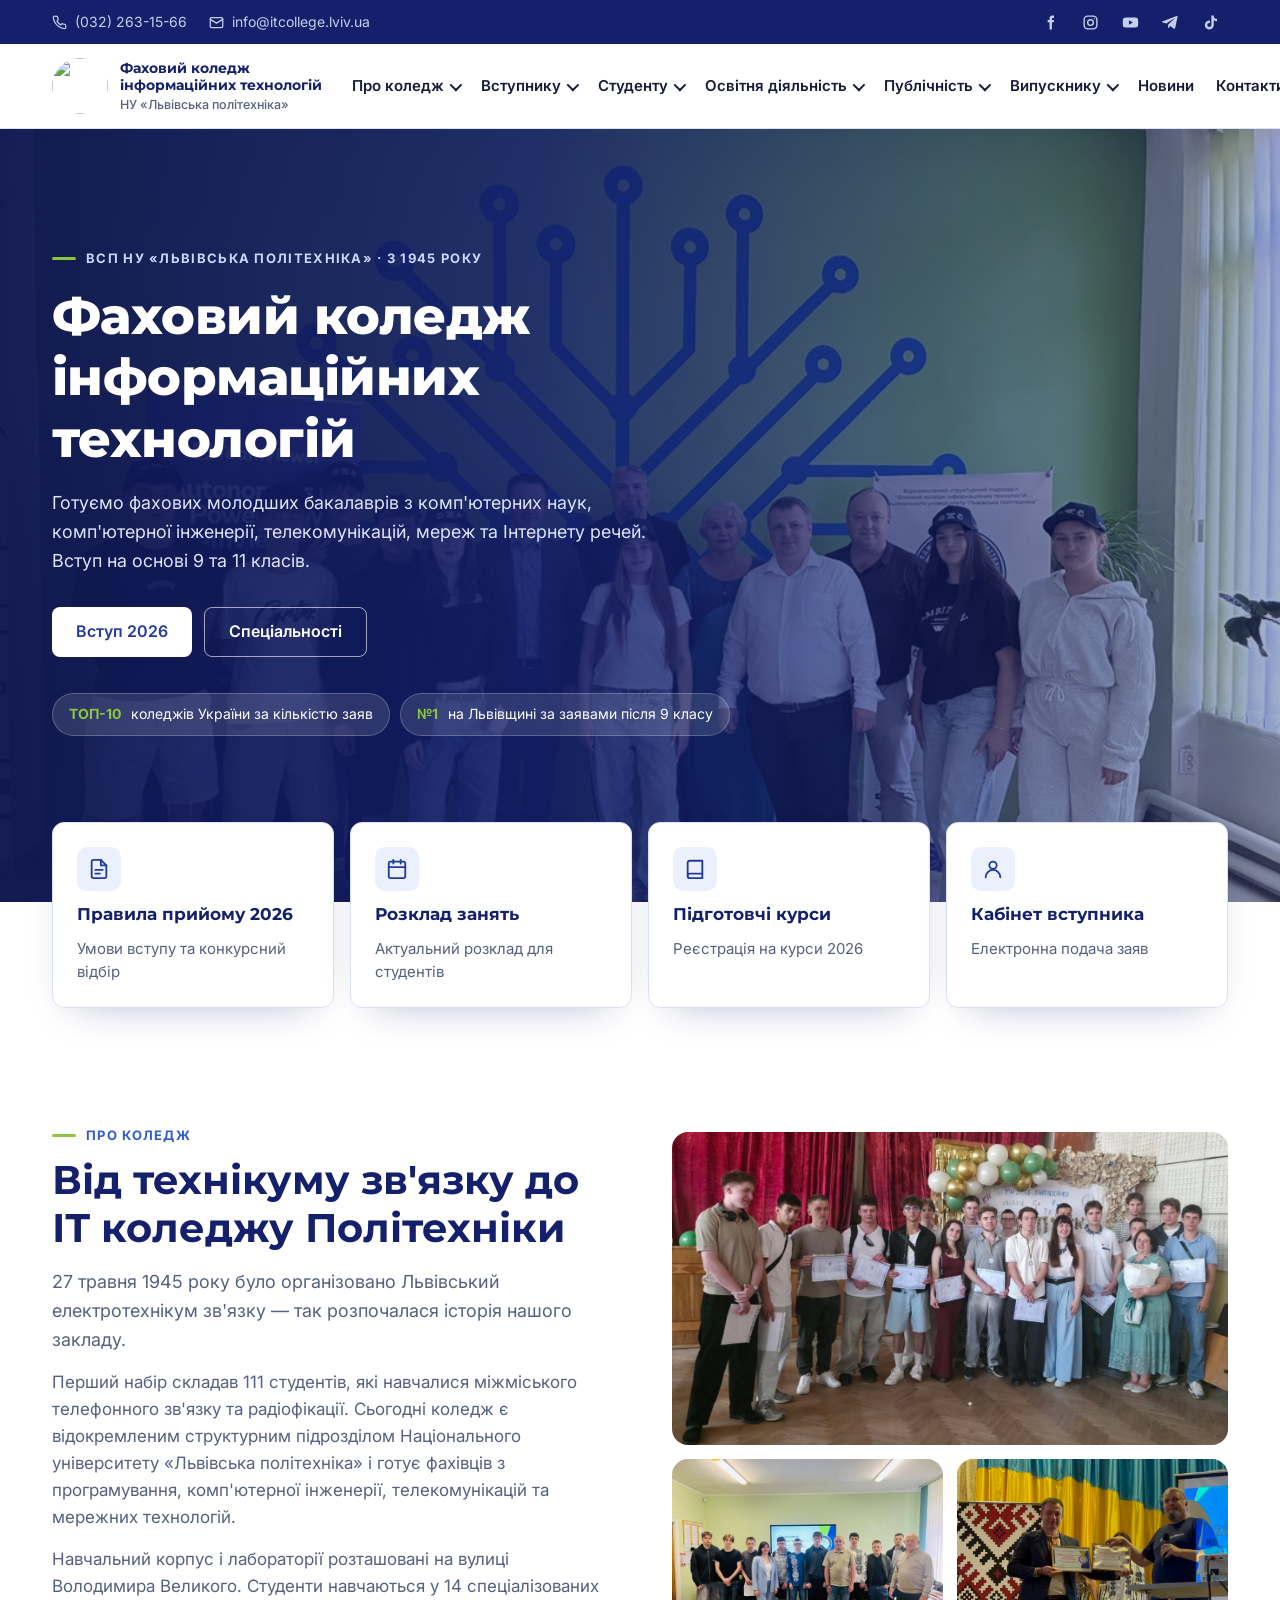
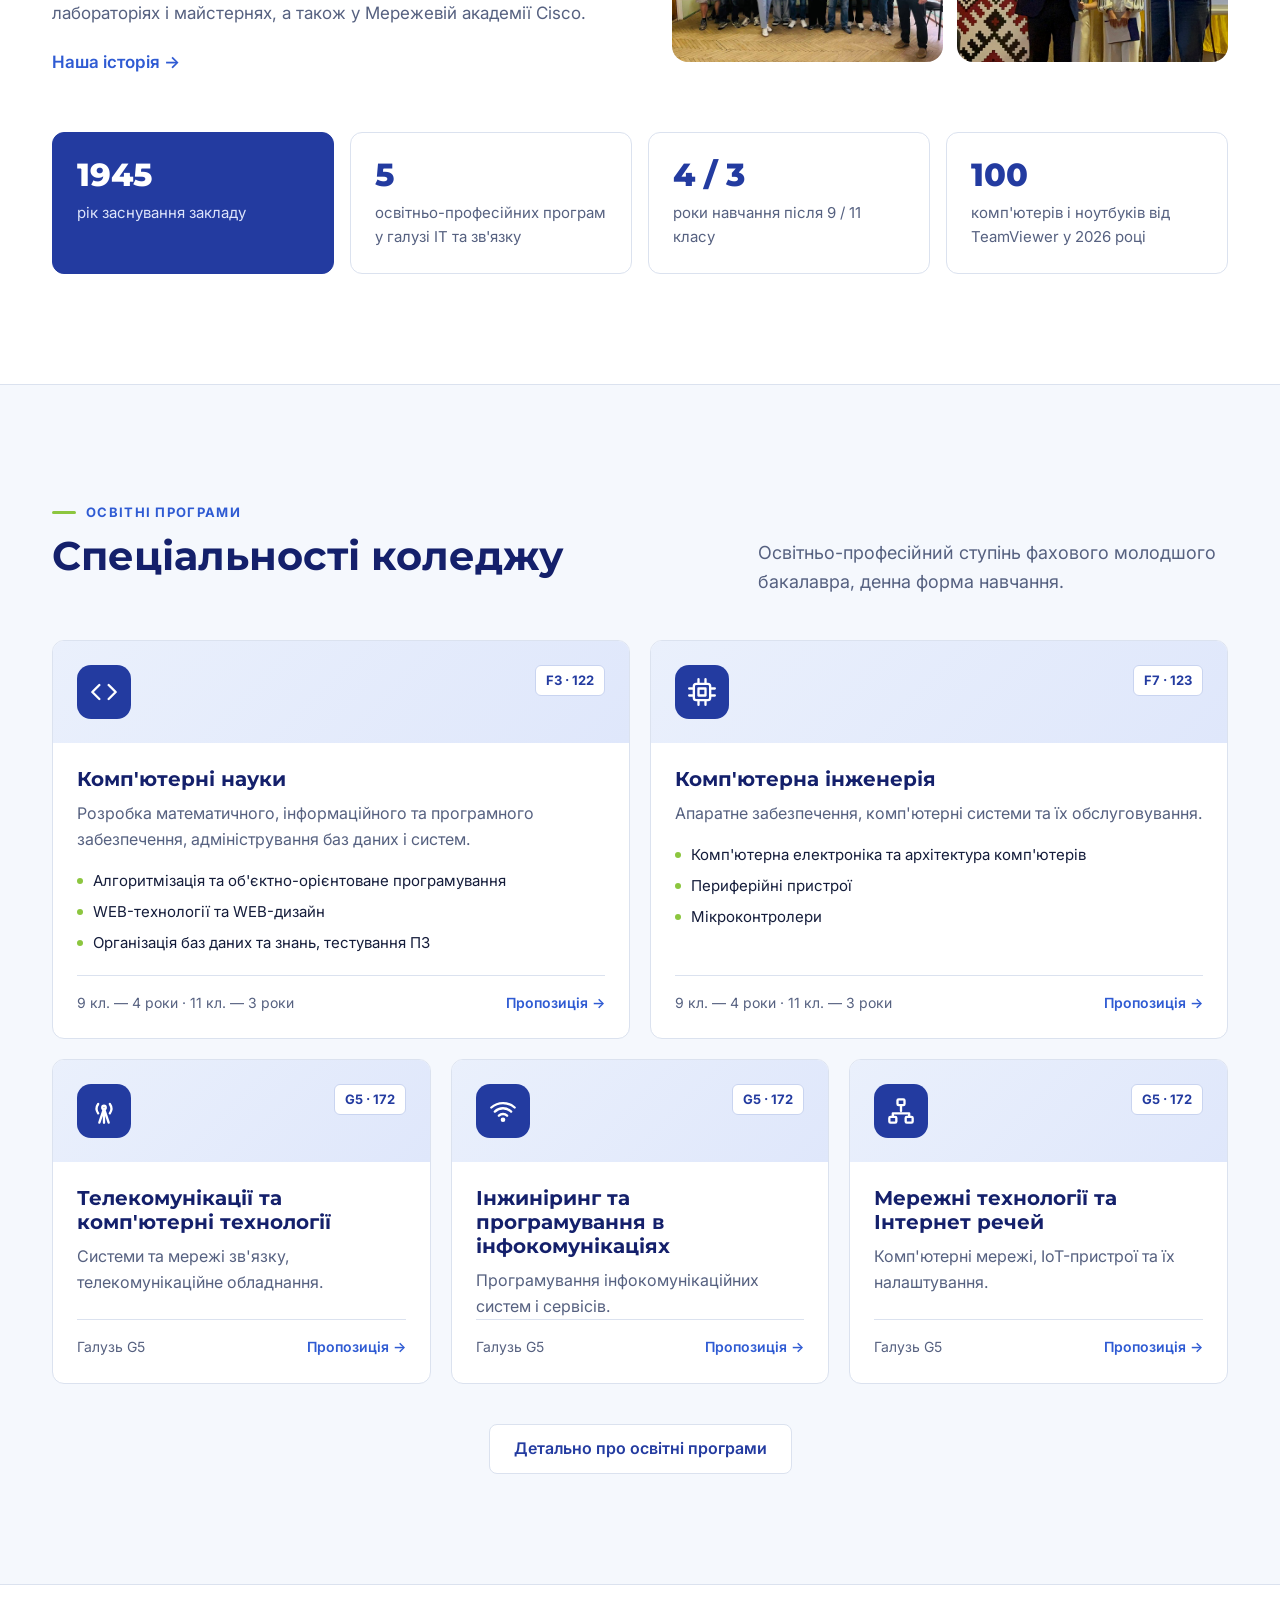
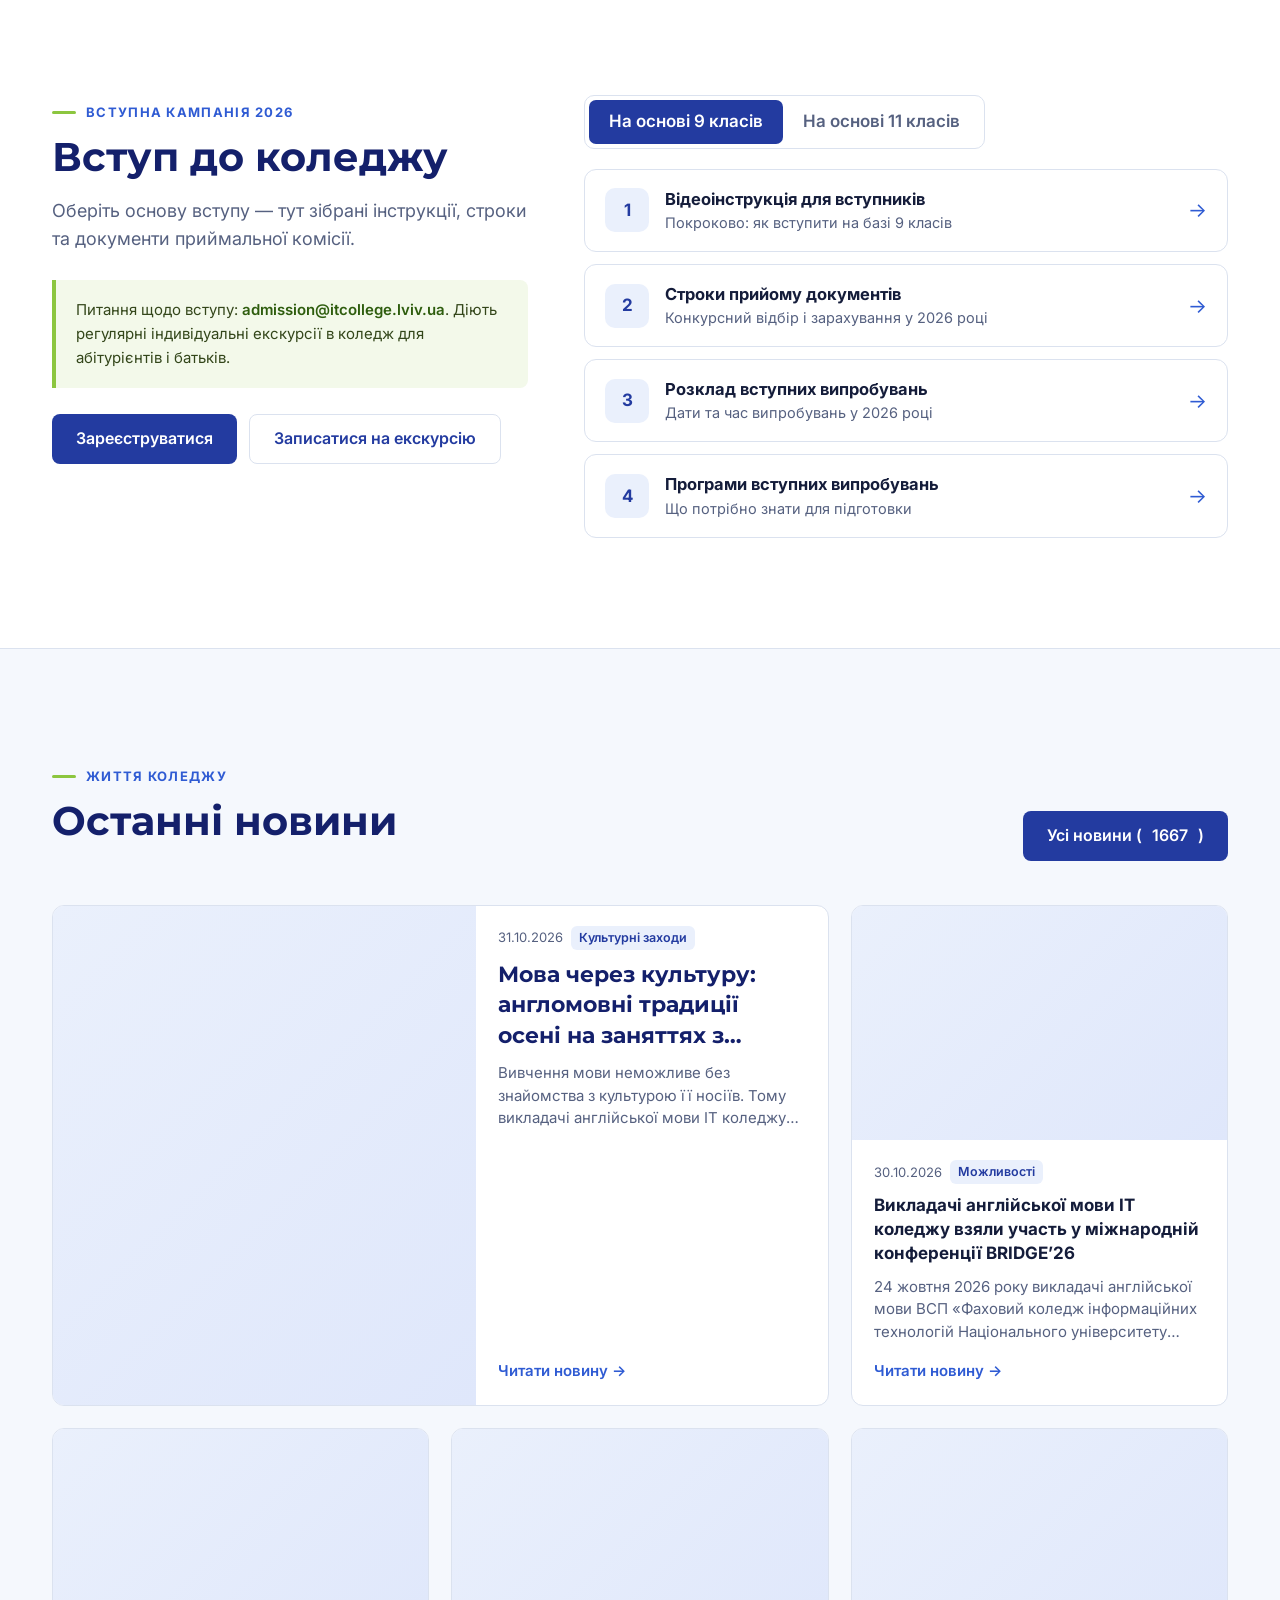
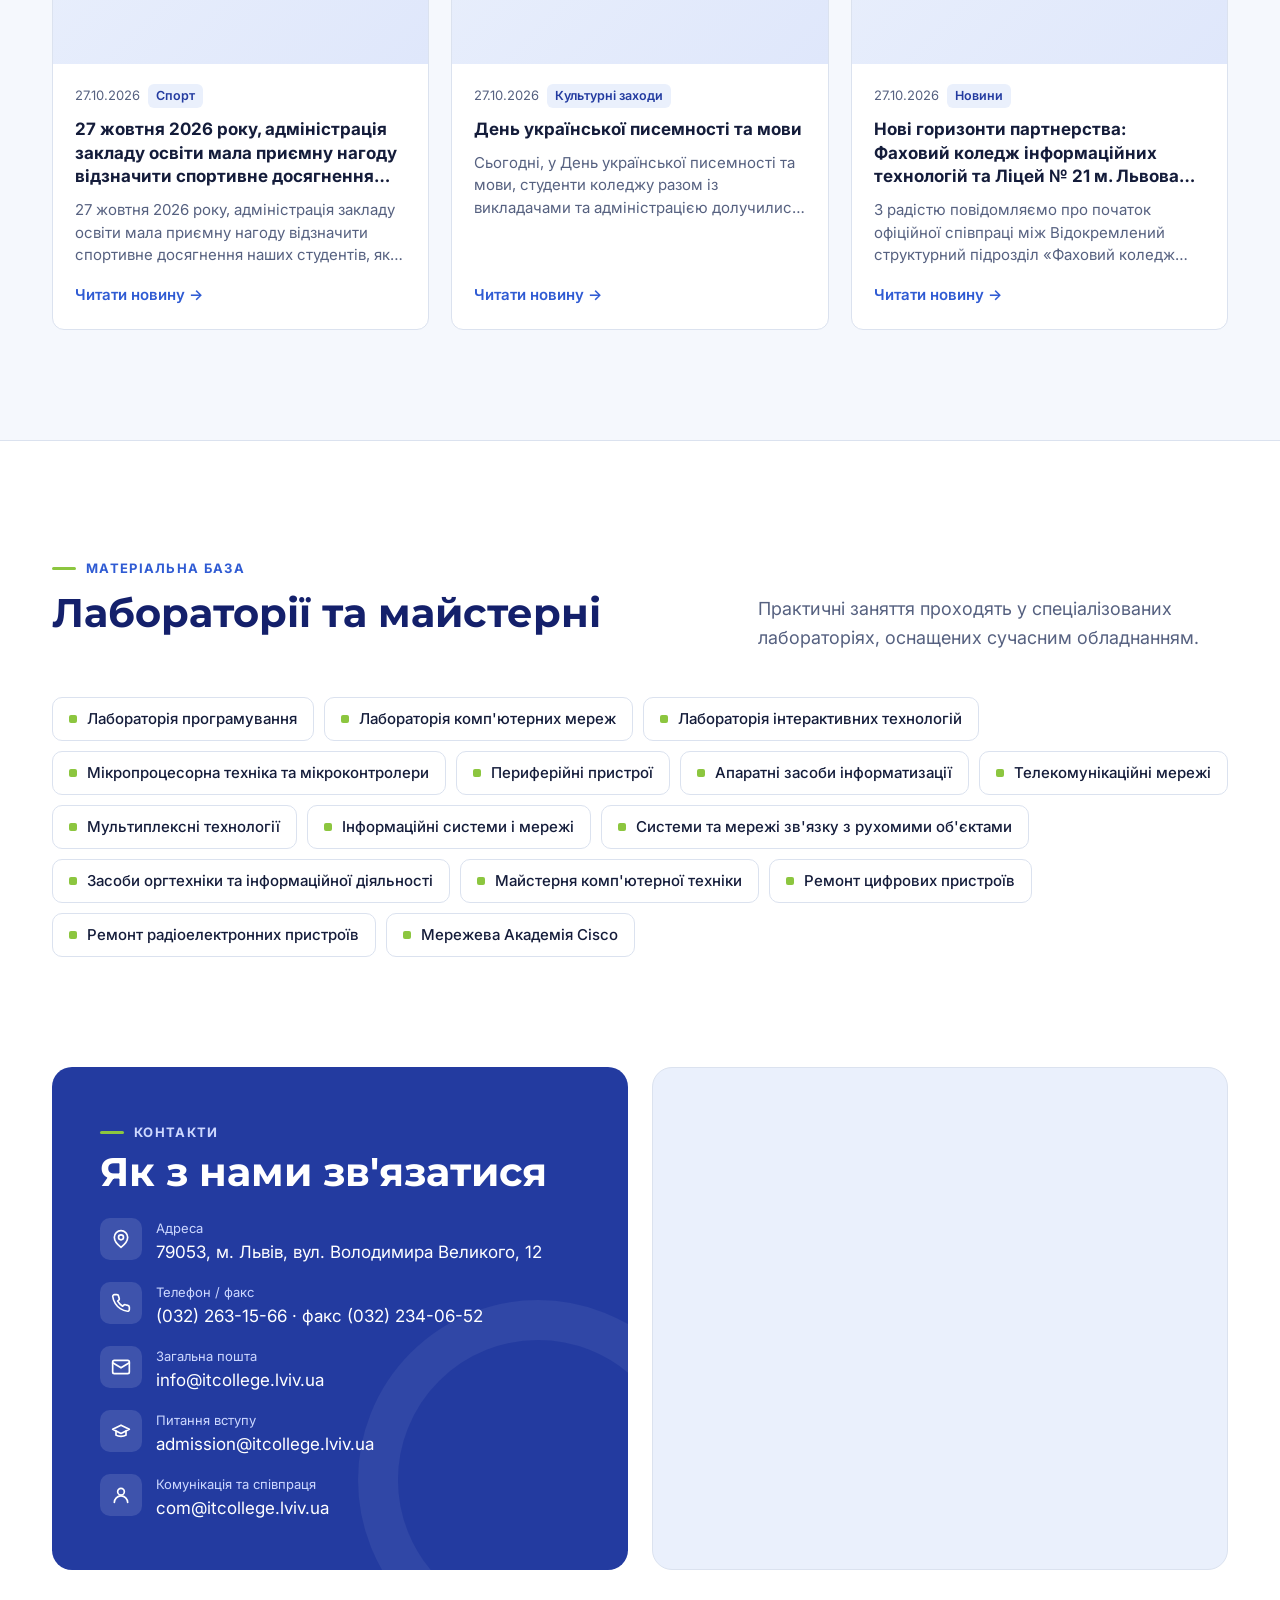
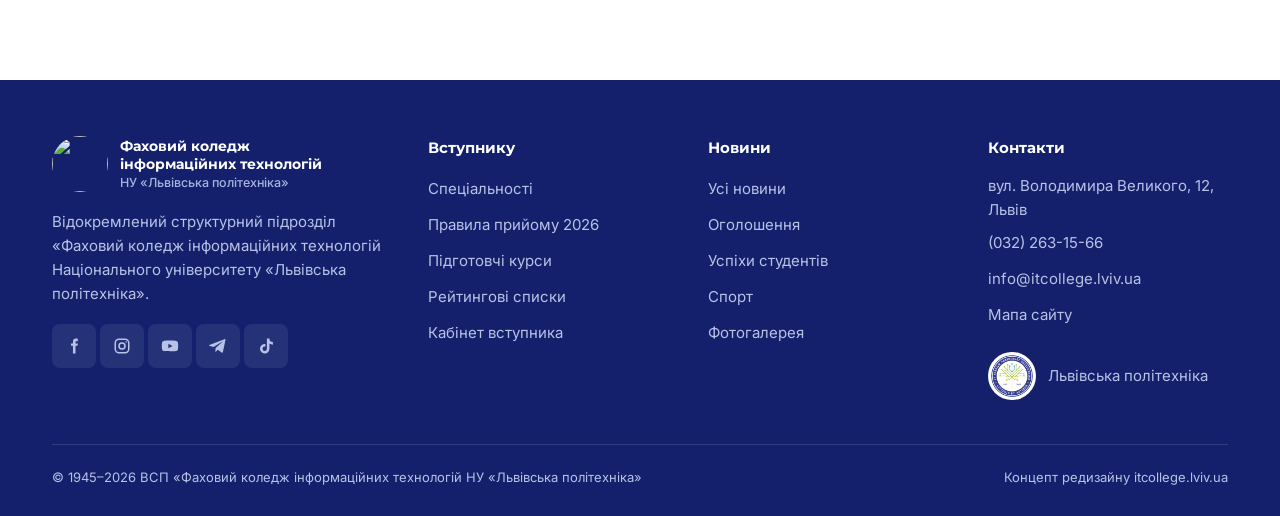
==== commit 6a87dee8: "Add real logo, photos, full menu and complete news archive to itcollege redesign Co-Authored-By: Cla" ====
--- a/itcollege/index.html
+++ b/itcollege/index.html
@@ -3,316 +3,172 @@
 <head>
 <meta charset="utf-8">
 <meta name="viewport" content="width=device-width, initial-scale=1">
-<title>Коледж ІТ Політехніки</title>
-<meta name="description" content="Відокремлений структурний підрозділ «Фаховий коледж інформаційних технологій Національного університету «Львівська політехніка». Спеціальності, вступ після 9 та 11 класу.">
-<meta name="theme-color" content="#0b3a82">
-<meta property="og:title" content="Фаховий коледж інформаційних технологій НУ «Львівська політехніка»">
-<meta property="og:description" content="Комп'ютерні науки, комп'ютерна інженерія, телекомунікації. Вступ після 9 та 11 класу.">
-<link rel="icon" href="data:image/svg+xml,%3Csvg xmlns='http://www.w3.org/2000/svg' viewBox='0 0 32 32'%3E%3Crect width='32' height='32' rx='6' fill='%230b3a82'/%3E%3Ctext x='16' y='21' font-family='Arial' font-weight='700' font-size='12' text-anchor='middle' fill='%23fff'%3EКІТ%3C/text%3E%3C/svg%3E">
+<title>ІТ коледж Львівської політехніки</title>
+<meta name="description" content="ВСП «Фаховий коледж інформаційних технологій Національного університету «Львівська політехніка». З 1945 року. Комп'ютерні науки, комп'ютерна інженерія, телекомунікації, мережі та IoT. Вступ після 9 та 11 класу.">
+<meta name="theme-color" content="#14206b">
+<meta property="og:title" content="ІТ коледж Львівської політехніки">
+<meta property="og:description" content="Фахова передвища освіта в галузі ІТ та зв'язку з 1945 року. Вступ після 9 та 11 класу.">
+<meta property="og:image" content="img/teamviewer.jpg">
+<link rel="icon" href="img/logo.jpg">
 <link rel="preconnect" href="https://fonts.googleapis.com">
 <link rel="preconnect" href="https://fonts.gstatic.com" crossorigin>
 <link href="https://fonts.googleapis.com/css2?family=Montserrat:wght@600;700;800&family=Inter:wght@400;500;600;700&display=swap" rel="stylesheet">
-<style>
-:root{
-  --navy:#0a2a5e; --blue:#0b3a82; --blue-2:#1d5fd1; --sky:#e9f1fc; --sky-2:#f5f8fd;
-  --ink:#14213d; --muted:#5a6782; --line:#dbe3ef; --white:#fff; --gold:#f2b705;
-  --r:12px; --wrap:1220px; --gut:clamp(16px,4vw,32px);
-  --f-head:"Montserrat",system-ui,sans-serif; --f-body:"Inter",system-ui,sans-serif;
-}
-*{box-sizing:border-box;margin:0;padding:0}
-html{scroll-behavior:smooth;-webkit-text-size-adjust:100%}
-body{background:var(--white);color:var(--ink);font-family:var(--f-body);font-size:17px;line-height:1.6;overflow-x:hidden}
-a{color:inherit;text-decoration:none}
-svg{display:block}
-button{font:inherit;color:inherit;background:none;border:0;cursor:pointer}
-:focus-visible{outline:3px solid var(--blue-2);outline-offset:2px;border-radius:4px}
-.skip{position:fixed;left:16px;top:-60px;z-index:100;background:var(--blue);color:#fff;padding:10px 16px;border-radius:8px;font-weight:600}
-.skip:focus{top:12px}
-.wrap{max-width:var(--wrap);margin:0 auto;padding:0 var(--gut)}
-h1,h2,h3{font-family:var(--f-head);line-height:1.2;color:var(--navy)}
-h2{font-size:clamp(28px,3.2vw,40px);font-weight:700;margin:10px 0 16px}
-.kicker{font-size:13px;font-weight:700;letter-spacing:.1em;text-transform:uppercase;color:var(--blue-2);display:inline-flex;align-items:center;gap:10px}
-.kicker::before{content:"";width:24px;height:2px;background:var(--gold)}
-.lead{color:var(--muted);font-size:18px;max-width:640px}
-
-.btn{display:inline-flex;align-items:center;justify-content:center;gap:10px;min-height:50px;padding:0 24px;border-radius:8px;font-weight:600;font-size:16px;transition:transform .15s,background .2s,border-color .2s,box-shadow .2s}
-.btn:hover{transform:translateY(-1px)}
-.btn:active{transform:scale(.98)}
-.btn-primary{background:var(--blue);color:#fff}
-.btn-primary:hover{background:var(--navy);box-shadow:0 8px 20px -8px rgba(11,58,130,.5)}
-.btn-light{background:#fff;color:var(--blue)}
-.btn-light:hover{background:var(--sky)}
-.btn-outline{border:1.5px solid rgba(255,255,255,.55);color:#fff}
-.btn-outline:hover{border-color:#fff;background:rgba(255,255,255,.08)}
-.btn-ghost{border:1.5px solid var(--line);color:var(--blue)}
-.btn-ghost:hover{border-color:var(--blue)}
-.link{color:var(--blue-2);font-weight:600;background:linear-gradient(currentColor,currentColor) 0 100%/0 1.5px no-repeat;transition:background-size .3s}
-.link:hover{background-size:100% 1.5px}
-
-/* top bar */
-.topbar{background:var(--navy);color:#c9d6ee;font-size:14px}
-.topbar .wrap{display:flex;justify-content:space-between;align-items:center;min-height:44px;gap:20px}
-.topbar nav{display:flex;gap:24px}
-.topbar a{display:inline-flex;align-items:center;min-height:44px;transition:color .2s}
-.topbar a:hover{color:#fff}
-.lang{display:flex;gap:4px}
-.lang a{padding:0 10px;border-radius:6px}
-.lang a[aria-current]{color:#fff;font-weight:600;background:rgba(255,255,255,.1)}
-
-/* header */
-.header{position:sticky;top:0;z-index:50;background:rgba(255,255,255,.96);backdrop-filter:blur(8px);border-bottom:1px solid var(--line);transition:box-shadow .2s}
-.header.scrolled{box-shadow:0 4px 20px -10px rgba(10,42,94,.25)}
-.header .wrap{display:flex;align-items:center;justify-content:space-between;gap:24px;min-height:84px}
-.brand{display:flex;align-items:center;gap:14px}
-.crest{width:52px;height:52px;flex:none}
-.brand-name{font-family:var(--f-head);font-weight:700;font-size:15px;line-height:1.25;color:var(--navy)}
-.brand-name small{display:block;font-family:var(--f-body);font-weight:500;font-size:13px;color:var(--muted)}
-.menu{display:flex;gap:4px}
-.menu a{padding:10px 14px;border-radius:8px;font-weight:600;font-size:15px;color:var(--ink);transition:background .2s,color .2s}
-.menu a:hover{background:var(--sky);color:var(--blue)}
-.burger{display:none;width:46px;height:46px;border-radius:8px;border:1.5px solid var(--line);place-items:center}
-.burger span,.burger span::before,.burger span::after{display:block;width:20px;height:2px;background:var(--navy);transition:.25s;position:relative}
-.burger span::before,.burger span::after{content:"";position:absolute;left:0}
-.burger span::before{top:-6px}.burger span::after{top:6px}
-.burger[aria-expanded="true"] span{background:transparent}
-.burger[aria-expanded="true"] span::before{top:0;transform:rotate(45deg)}
-.burger[aria-expanded="true"] span::after{top:0;transform:rotate(-45deg)}
-.mobile-menu{display:none;position:fixed;inset:0;top:0;background:#fff;z-index:60;padding:100px var(--gut) 32px;flex-direction:column;overflow:auto}
-.mobile-menu.open{display:flex}
-.mobile-menu a{font-family:var(--f-head);font-weight:700;font-size:22px;color:var(--navy);padding:14px 0;border-bottom:1px solid var(--line)}
-.mobile-menu .btn{margin-top:24px;border:0;font-family:var(--f-body);font-size:16px;color:#fff}
-.burger{position:relative;z-index:61}
-
-/* hero */
-.hero{position:relative;background:linear-gradient(120deg,var(--navy) 0%,var(--blue) 55%,#1650b4 100%);color:#fff;overflow:hidden}
-.hero::after{content:"";position:absolute;inset:0;background:
-  radial-gradient(circle at 85% 20%,rgba(255,255,255,.10) 0 180px,transparent 181px),
-  radial-gradient(circle at 85% 20%,transparent 0 260px,rgba(255,255,255,.06) 261px 262px,transparent 263px),
-  radial-gradient(circle at 85% 20%,transparent 0 340px,rgba(255,255,255,.05) 341px 342px,transparent 343px);pointer-events:none}
-.hero .wrap{position:relative;z-index:1;display:grid;grid-template-columns:minmax(0,1.3fr) minmax(0,1fr);gap:56px;align-items:center;padding-top:clamp(56px,8vw,96px);padding-bottom:clamp(120px,12vw,150px)}
-.hero .kicker{color:#bcd3ff}
-.hero h1{color:#fff;font-size:clamp(32px,4.2vw,54px);font-weight:800;margin:16px 0 20px;letter-spacing:-.01em}
-.hero p{color:#d6e2f8;font-size:clamp(17px,1.4vw,19px);max-width:600px;margin-bottom:32px}
-.hero-actions{display:flex;flex-wrap:wrap;gap:12px}
-.hero-card{background:rgba(255,255,255,.08);border:1px solid rgba(255,255,255,.18);border-radius:16px;padding:28px;backdrop-filter:blur(6px)}
-.hero-card h2{color:#fff;font-size:20px;margin:0 0 6px}
-.hero-card .sub{color:#bcd3ff;font-size:14px;margin-bottom:18px}
-.hero-card ul{list-style:none;display:flex;flex-direction:column}
-.hero-card li{display:flex;gap:14px;align-items:flex-start;padding:14px 0;border-top:1px solid rgba(255,255,255,.14)}
-.hero-card li:first-child{border-top:0}
-.hero-card .ico{flex:none;width:40px;height:40px;border-radius:10px;background:#fff;color:var(--blue);display:grid;place-items:center}
-.hero-card b{display:block;font-weight:600}
-.hero-card span{color:#c9d6ee;font-size:15px}
-
-[data-enter]>*{opacity:0;transform:translateY(14px);animation:enter .7s ease forwards}
-[data-enter]>*:nth-child(2){animation-delay:.1s}[data-enter]>*:nth-child(3){animation-delay:.2s}[data-enter]>*:nth-child(4){animation-delay:.3s}
-@keyframes enter{to{opacity:1;transform:none}}
-
-/* quick links */
-.quick{position:relative;z-index:2;margin-top:-72px}
-.quick-grid{display:grid;grid-template-columns:repeat(4,1fr);gap:16px}
-.q{background:#fff;border:1px solid var(--line);border-radius:var(--r);padding:24px;box-shadow:0 16px 40px -24px rgba(10,42,94,.35);display:flex;flex-direction:column;gap:10px;transition:transform .2s,border-color .2s,box-shadow .2s}
-.q:hover{transform:translateY(-2px);border-color:var(--blue-2);box-shadow:0 20px 40px -20px rgba(10,42,94,.4)}
-.q .ico{width:44px;height:44px;border-radius:10px;background:var(--sky);color:var(--blue);display:grid;place-items:center;transition:background .2s,color .2s}
-.q:hover .ico{background:var(--blue);color:#fff}
-.q b{font-family:var(--f-head);font-size:17px;color:var(--navy)}
-.q span{color:var(--muted);font-size:15px;line-height:1.5}
-
-main>section{padding:clamp(72px,9vw,110px) 0}
-.sec-head{display:flex;justify-content:space-between;align-items:flex-end;gap:32px;flex-wrap:wrap;margin-bottom:44px}
-.sec-head .lead{max-width:460px}
-.bg-soft{background:var(--sky-2);border-block:1px solid var(--line)}
-
-/* about */
-.about{display:grid;grid-template-columns:1.1fr .9fr;gap:64px;align-items:center}
-.about p+p{margin-top:16px}
-.about .lead{margin-bottom:8px}
-.facts{display:grid;grid-template-columns:1fr 1fr;gap:16px}
-.fact{border:1px solid var(--line);border-radius:var(--r);padding:24px;background:#fff}
-.fact .n{font-family:var(--f-head);font-weight:800;font-size:34px;color:var(--blue);line-height:1.1}
-.fact p{color:var(--muted);font-size:15px;margin-top:6px}
-.fact.dark{background:var(--blue);border-color:var(--blue)}
-.fact.dark .n{color:#fff}.fact.dark p{color:#d6e2f8}
-
-/* programs */
-.programs{display:grid;grid-template-columns:repeat(3,1fr);gap:20px}
-.prog{background:#fff;border:1px solid var(--line);border-radius:var(--r);overflow:hidden;display:flex;flex-direction:column;transition:transform .2s,box-shadow .2s,border-color .2s}
-.prog:hover{transform:translateY(-2px);box-shadow:0 20px 40px -24px rgba(10,42,94,.35);border-color:#b9cbe8}
-.prog-top{background:linear-gradient(135deg,var(--sky),#dbe8fb);padding:26px;display:flex;justify-content:space-between;align-items:flex-start;min-height:120px}
-.prog-top .ico{width:56px;height:56px;border-radius:14px;background:var(--blue);color:#fff;display:grid;place-items:center}
-.code{font-size:13px;font-weight:700;color:var(--blue);background:#fff;border:1px solid #c9d8f0;border-radius:6px;padding:4px 10px}
-.prog-body{padding:26px;display:flex;flex-direction:column;flex:1}
-.prog h3{font-size:21px;margin-bottom:10px}
-.prog p{color:var(--muted);font-size:16px}
-.prog ul{list-style:none;margin:18px 0 22px;display:flex;flex-direction:column;gap:8px}
-.prog li{font-size:15px;display:flex;gap:10px;align-items:flex-start}
-.prog li::before{content:"";flex:none;width:6px;height:6px;margin-top:9px;border-radius:50%;background:var(--blue-2)}
-.prog .meta{margin-top:auto;padding-top:18px;border-top:1px solid var(--line);display:flex;justify-content:space-between;align-items:center;gap:12px;font-size:14px;color:var(--muted)}
-
-/* path */
-.path{display:grid;grid-template-columns:repeat(4,1fr);gap:0;counter-reset:s;position:relative}
-.step{padding:0 24px 0 0;position:relative}
-.step .dot{width:48px;height:48px;border-radius:50%;background:#fff;border:2px solid var(--blue);color:var(--blue);display:grid;place-items:center;font-family:var(--f-head);font-weight:700;position:relative;z-index:1;transition:background .2s,color .2s}
-.step:hover .dot{background:var(--blue);color:#fff}
-.step::before{content:"";position:absolute;top:24px;left:48px;right:0;height:2px;background:var(--line)}
-.step:last-child::before{display:none}
-.step h3{font-size:19px;margin:20px 0 8px}
-.step p{color:var(--muted);font-size:16px}
-
-/* admission */
-.admit{display:grid;grid-template-columns:.85fr 1.15fr;gap:56px;align-items:start}
-.notice{margin-top:28px;border-left:4px solid var(--gold);background:#fffbea;padding:18px 20px;border-radius:0 8px 8px 0;font-size:15px;color:#5b4a0a}
-.tabs{display:inline-flex;border:1px solid var(--line);border-radius:10px;padding:4px;background:#fff;margin-bottom:22px}
-.tabs button{min-height:44px;padding:0 20px;border-radius:7px;font-weight:600;color:var(--muted);transition:background .2s,color .2s}
-.tabs button[aria-selected="true"]{background:var(--blue);color:#fff}
-.alist{display:flex;flex-direction:column;gap:12px}
-.a{display:grid;grid-template-columns:44px 1fr;gap:16px;background:#fff;border:1px solid var(--line);border-radius:var(--r);padding:20px;transition:border-color .2s}
-.a:hover{border-color:var(--blue-2)}
-.a .n{width:44px;height:44px;border-radius:10px;background:var(--sky);color:var(--blue);display:grid;place-items:center;font-weight:700}
-.a h3{font-family:var(--f-body);font-size:17px;font-weight:700;margin:2px 0 2px;color:var(--ink)}
-.a p{color:var(--muted);font-size:15px}
-[role=tabpanel][hidden]{display:none}
-
-/* faq */
-.faq-grid{display:grid;grid-template-columns:.8fr 1.2fr;gap:56px}
-details{border-bottom:1px solid var(--line)}
-details:first-child{border-top:1px solid var(--line)}
-summary{list-style:none;cursor:pointer;display:flex;justify-content:space-between;align-items:center;gap:16px;padding:22px 0;font-weight:600;font-size:18px;color:var(--navy)}
-summary::-webkit-details-marker{display:none}
-summary .pm{flex:none;width:32px;height:32px;border-radius:50%;background:var(--sky);color:var(--blue);display:grid;place-items:center;font-size:20px;transition:transform .25s,background .2s,color .2s}
-details[open] summary .pm{transform:rotate(45deg);background:var(--blue);color:#fff}
-details p{color:var(--muted);padding:0 0 22px;max-width:680px}
-
-/* contact band */
-.band{background:var(--blue);color:#fff;border-radius:20px;padding:clamp(32px,5vw,56px);display:grid;grid-template-columns:1.2fr .8fr;gap:40px;align-items:center;position:relative;overflow:hidden}
-.band::after{content:"";position:absolute;right:-80px;top:-80px;width:300px;height:300px;border-radius:50%;border:40px solid rgba(255,255,255,.06)}
-.band h2{color:#fff;margin-top:0}
-.band p{color:#d6e2f8}
-.band .kicker{color:#bcd3ff}
-.band-list{list-style:none;display:flex;flex-direction:column;gap:14px;position:relative;z-index:1}
-.band-list li{display:flex;gap:14px;align-items:center}
-.band-list .ico{width:42px;height:42px;border-radius:10px;background:rgba(255,255,255,.12);display:grid;place-items:center;flex:none}
-.band .hero-actions{margin-top:24px}
-
-footer{background:var(--navy);color:#b7c6e3;font-size:15px;padding:56px 0 28px}
-.foot{display:grid;grid-template-columns:1.5fr 1fr 1fr 1fr;gap:40px}
-footer .brand-name{color:#fff}footer .brand-name small{color:#9fb2d6}
-footer h4{color:#fff;font-family:var(--f-head);font-size:15px;margin-bottom:14px}
-footer ul{list-style:none;display:flex;flex-direction:column;gap:8px}
-footer ul a{display:inline-block;padding:2px 0;transition:color .2s}
-footer ul a:hover{color:#fff}
-.foot-bottom{margin-top:44px;padding-top:22px;border-top:1px solid rgba(255,255,255,.12);display:flex;justify-content:space-between;flex-wrap:wrap;gap:12px;font-size:13px}
-
-@media (max-width:1080px){
-  .menu,.header .btn{display:none}
-  .burger{display:grid}
-  .hero .wrap{grid-template-columns:1fr;gap:40px}
-  .quick-grid{grid-template-columns:1fr 1fr}
-  .about,.admit,.faq-grid,.band{grid-template-columns:1fr;gap:40px}
-  .programs{grid-template-columns:1fr 1fr}
-  .path{grid-template-columns:1fr 1fr;gap:40px 0}
-  .step:nth-child(2)::before{display:none}
-  .foot{grid-template-columns:1fr 1fr}
-}
-@media (max-width:640px){
-  body{font-size:16px}
-  .topbar nav{display:none}
-  .topbar .wrap{justify-content:flex-end}
-  .brand-name{font-size:13px}.brand-name small{font-size:12px}
-  .crest{width:44px;height:44px}
-  .quick-grid,.programs,.facts,.path,.foot{grid-template-columns:1fr}
-  .step::before{display:none}
-  .hero-actions .btn{width:100%}
-  .tabs{display:flex}.tabs button{flex:1;padding:0 10px}
-}
-@media (prefers-reduced-motion:reduce){
-  *,*::before,*::after{animation:none!important;transition:none!important}
-  [data-enter]>*{opacity:1;transform:none}
-}
-</style>
+<link rel="stylesheet" href="css/style.css">
 </head>
 <body>
+<!--HEADER-->
 <a class="skip" href="#main">Перейти до змісту</a>
-
 <svg width="0" height="0" style="position:absolute" aria-hidden="true">
   <symbol id="i-cap" viewBox="0 0 24 24" fill="none" stroke="currentColor" stroke-width="2" stroke-linecap="round" stroke-linejoin="round"><path d="M22 10 12 5 2 10l10 5 10-5Z"/><path d="M6 12v5c3 2 9 2 12 0v-5"/></symbol>
   <symbol id="i-cal" viewBox="0 0 24 24" fill="none" stroke="currentColor" stroke-width="2" stroke-linecap="round" stroke-linejoin="round"><rect x="3" y="4" width="18" height="18" rx="2"/><path d="M16 2v4M8 2v4M3 10h18"/></symbol>
   <symbol id="i-doc" viewBox="0 0 24 24" fill="none" stroke="currentColor" stroke-width="2" stroke-linecap="round" stroke-linejoin="round"><path d="M14 2H6a2 2 0 0 0-2 2v16a2 2 0 0 0 2 2h12a2 2 0 0 0 2-2V8Z"/><path d="M14 2v6h6M8 13h8M8 17h5"/></symbol>
   <symbol id="i-book" viewBox="0 0 24 24" fill="none" stroke="currentColor" stroke-width="2" stroke-linecap="round" stroke-linejoin="round"><path d="M4 19.5A2.5 2.5 0 0 1 6.5 17H20V3H6.5A2.5 2.5 0 0 0 4 5.5Z"/><path d="M4 19.5A2.5 2.5 0 0 0 6.5 22H20v-5"/></symbol>
+  <symbol id="i-user" viewBox="0 0 24 24" fill="none" stroke="currentColor" stroke-width="2" stroke-linecap="round" stroke-linejoin="round"><circle cx="12" cy="8" r="4"/><path d="M4 21a8 8 0 0 1 16 0"/></symbol>
   <symbol id="i-code" viewBox="0 0 24 24" fill="none" stroke="currentColor" stroke-width="2" stroke-linecap="round" stroke-linejoin="round"><path d="m16 18 6-6-6-6M8 6l-6 6 6 6"/></symbol>
   <symbol id="i-cpu" viewBox="0 0 24 24" fill="none" stroke="currentColor" stroke-width="2" stroke-linecap="round" stroke-linejoin="round"><rect x="5" y="5" width="14" height="14" rx="2"/><rect x="9" y="9" width="6" height="6"/><path d="M9 1v4M15 1v4M9 19v4M15 19v4M1 9h4M1 15h4M19 9h4M19 15h4"/></symbol>
   <symbol id="i-wifi" viewBox="0 0 24 24" fill="none" stroke="currentColor" stroke-width="2" stroke-linecap="round" stroke-linejoin="round"><path d="M5 12.5a10 10 0 0 1 14 0M8.5 16a5 5 0 0 1 7 0M2 9a15 15 0 0 1 20 0"/><circle cx="12" cy="19.5" r="1"/></symbol>
+  <symbol id="i-tower" viewBox="0 0 24 24" fill="none" stroke="currentColor" stroke-width="2" stroke-linecap="round" stroke-linejoin="round"><path d="M12 10v12M8 22l4-12 4 12M7 6a7 7 0 0 0 0 8M17 6a7 7 0 0 1 0 8"/><circle cx="12" cy="9" r="1.5"/></symbol>
+  <symbol id="i-net" viewBox="0 0 24 24" fill="none" stroke="currentColor" stroke-width="2" stroke-linecap="round" stroke-linejoin="round"><rect x="9" y="2" width="6" height="5" rx="1"/><rect x="2" y="17" width="6" height="5" rx="1"/><rect x="16" y="17" width="6" height="5" rx="1"/><path d="M12 7v5M5 17v-3h14v3"/></symbol>
   <symbol id="i-pin" viewBox="0 0 24 24" fill="none" stroke="currentColor" stroke-width="2" stroke-linecap="round" stroke-linejoin="round"><path d="M20 10c0 6-8 12-8 12S4 16 4 10a8 8 0 0 1 16 0Z"/><circle cx="12" cy="10" r="3"/></symbol>
-  <symbol id="i-web" viewBox="0 0 24 24" fill="none" stroke="currentColor" stroke-width="2" stroke-linecap="round" stroke-linejoin="round"><circle cx="12" cy="12" r="10"/><path d="M2 12h20M12 2a15 15 0 0 1 0 20M12 2a15 15 0 0 0 0 20"/></symbol>
-  <symbol id="i-shield" viewBox="0 0 24 24" fill="none" stroke="currentColor" stroke-width="2" stroke-linecap="round" stroke-linejoin="round"><path d="M12 22s8-4 8-10V5l-8-3-8 3v7c0 6 8 10 8 10Z"/><path d="m9 12 2 2 4-4"/></symbol>
+  <symbol id="i-phone" viewBox="0 0 24 24" fill="none" stroke="currentColor" stroke-width="2" stroke-linecap="round" stroke-linejoin="round"><path d="M22 16.9v3a2 2 0 0 1-2.2 2 19.8 19.8 0 0 1-8.6-3.1 19.5 19.5 0 0 1-6-6A19.8 19.8 0 0 1 2.1 4.2 2 2 0 0 1 4.1 2h3a2 2 0 0 1 2 1.7c.1.9.4 1.8.7 2.7a2 2 0 0 1-.5 2.1L8 9.8a16 16 0 0 0 6 6l1.3-1.3a2 2 0 0 1 2.1-.4c.9.3 1.8.6 2.7.7a2 2 0 0 1 1.7 2Z"/></symbol>
+  <symbol id="i-mail" viewBox="0 0 24 24" fill="none" stroke="currentColor" stroke-width="2" stroke-linecap="round" stroke-linejoin="round"><rect x="2" y="4" width="20" height="16" rx="2"/><path d="m22 7-10 6L2 7"/></symbol>
+  <symbol id="s-fb" viewBox="0 0 24 24"><path fill="currentColor" d="M14 8.5V6.8c0-.8.2-1.3 1.4-1.3H17V2.2c-.3 0-1.3-.1-2.4-.1-2.4 0-4 1.4-4 4.1v2.3H8v3.3h2.6V22H14v-10.2h2.7l.4-3.3H14Z"/></symbol>
+  <symbol id="s-ig" viewBox="0 0 24 24" fill="none" stroke="currentColor" stroke-width="2"><rect x="3" y="3" width="18" height="18" rx="5"/><circle cx="12" cy="12" r="4"/><circle cx="17.5" cy="6.5" r="1" fill="currentColor" stroke="none"/></symbol>
+  <symbol id="s-yt" viewBox="0 0 24 24"><path fill="currentColor" d="M22.5 7.2a2.8 2.8 0 0 0-2-2C18.8 4.8 12 4.8 12 4.8s-6.8 0-8.5.4a2.8 2.8 0 0 0-2 2C1.1 8.9 1.1 12 1.1 12s0 3.1.4 4.8a2.8 2.8 0 0 0 2 2c1.7.4 8.5.4 8.5.4s6.8 0 8.5-.4a2.8 2.8 0 0 0 2-2c.4-1.7.4-4.8.4-4.8s0-3.1-.4-4.8ZM9.8 15.1V8.9l5.6 3.1-5.6 3.1Z"/></symbol>
+  <symbol id="s-tg" viewBox="0 0 24 24"><path fill="currentColor" d="M21.9 4.3 18.6 19.8c-.2 1.1-.9 1.4-1.8.9l-5-3.7-2.4 2.3c-.3.3-.5.5-1 .5l.4-5.1 9.2-8.3c.4-.4-.1-.6-.6-.2L6 13.4 1.1 11.9c-1.1-.3-1.1-1.1.2-1.6L20.5 2.9c.9-.3 1.7.2 1.4 1.4Z"/></symbol>
+  <symbol id="s-tt" viewBox="0 0 24 24"><path fill="currentColor" d="M16.6 2h-3.4v13.6a2.9 2.9 0 1 1-2.9-2.9c.3 0 .6 0 .9.1V9.4a6.3 6.3 0 1 0 5.4 6.2V8.7a8 8 0 0 0 4.6 1.5V6.8a4.6 4.6 0 0 1-4.6-4.8Z"/></symbol>
 </svg>
 
 <div class="topbar">
   <div class="wrap">
-    <nav aria-label="Швидкі посилання">
-      <a href="#admission">Абітурієнтам</a>
-      <a href="#programs">Студентам</a>
-      <a href="#faq">Батькам</a>
-      <a href="https://lpnu.ua">Львівська політехніка</a>
-    </nav>
-    <div class="lang" aria-label="Мова сайту">
-      <a href="#top" aria-current="true">УКР</a>
-      <a href="#top" lang="en">ENG</a>
+    <div class="group contact-links">
+      <a href="tel:+380322631566"><svg width="15" height="15"><use href="#i-phone"/></svg>(032) 263-15-66</a>
+      <a href="mailto:info@itcollege.lviv.ua"><svg width="15" height="15"><use href="#i-mail"/></svg>info@itcollege.lviv.ua</a>
+    </div>
+    <div class="social" aria-label="Соціальні мережі">
+      <a href="https://www.facebook.com/ITcollegeLviv/" aria-label="Facebook"><svg><use href="#s-fb"/></svg></a>
+      <a href="https://www.instagram.com/it_college_lviv/" aria-label="Instagram"><svg><use href="#s-ig"/></svg></a>
+      <a href="https://www.youtube.com/channel/UCKJxI8Y1eEqB3rs5oLxIL4Q" aria-label="YouTube"><svg><use href="#s-yt"/></svg></a>
+      <a href="https://t.me/itcollegelviv" aria-label="Telegram"><svg><use href="#s-tg"/></svg></a>
+      <a href="https://www.tiktok.com/@it_college_lviv" aria-label="TikTok"><svg><use href="#s-tt"/></svg></a>
     </div>
   </div>
 </div>
 
-<header class="header" id="hdr">
+<header class="header">
   <div class="wrap">
-    <a href="#top" class="brand" aria-label="Фаховий коледж інформаційних технологій — головна">
-      <svg class="crest" viewBox="0 0 52 52" aria-hidden="true">
-        <path d="M26 2 48 10v16c0 12-9.5 20.5-22 24C13.5 46.5 4 38 4 26V10Z" fill="#0b3a82"/>
-        <path d="M26 7 43 13.2V26c0 9.4-7.2 16.3-17 19.2C16.2 42.3 9 35.4 9 26V13.2Z" fill="none" stroke="#f2b705" stroke-width="1.5"/>
-        <text x="26" y="31" fill="#fff" font-family="Montserrat,Arial" font-weight="800" font-size="12" text-anchor="middle">КІТ</text>
-      </svg>
+    <a href="index.html" class="brand" aria-label="ІТ коледж Львівської політехніки — головна">
+      <img src="img/logo.jpg" alt="" width="56" height="56">
       <span class="brand-name">Фаховий коледж<br>інформаційних технологій<small>НУ «Львівська політехніка»</small></span>
     </a>
-    <nav class="menu" aria-label="Головне меню">
-      <a href="#about">Про коледж</a>
-      <a href="#programs">Спеціальності</a>
-      <a href="#admission">Вступ</a>
-      <a href="#faq">Питання</a>
-      <a href="#contacts">Контакти</a>
-    </nav>
-    <a href="#admission" class="btn btn-primary">Вступна кампанія</a>
-    <button class="burger" aria-label="Відкрити меню" aria-expanded="false" aria-controls="mmenu"><span></span></button>
+    <ul class="menu" aria-label="Головне меню">
+      <li><button type="button" aria-expanded="false">Про коледж</button>
+        <ul class="drop">
+          <li><a href="https://itcollege.lviv.ua/nasha-istoriya/">Наша історія</a></li>
+          <li><a href="https://itcollege.lviv.ua/scientific-and-pedagogical-staff/">Адміністрація</a></li>
+          <li><a href="https://itcollege.lviv.ua/kolektyv-koledzhu/">Колектив коледжу</a></li>
+          <li><a href="https://itcollege.lviv.ua/tsyklovi-komisiyi/">Циклові комісії</a></li>
+          <li><a href="https://itcollege.lviv.ua/batkivska-rada/">Батьківська рада</a></li>
+          <li><a href="https://itcollege.lviv.ua/biblioteka-koledzhu/">Бібліотека коледжу</a></li>
+          <li><a href="https://itcollege.lviv.ua/sportivnyy-kompleks-koledzhu/">Спортивний комплекс</a></li>
+          <li><a href="https://itcollege.lviv.ua/hurtozhytok-mistsya/">Гуртожиток</a></li>
+          <li><a href="https://itcollege.lviv.ua/yidalnia-u-koledzhi/">Їдальня</a></li>
+          <li><a href="https://itcollege.lviv.ua/international-cooperation/">Міжнародна співпраця</a></li>
+          <li><a href="https://itcollege.lviv.ua/knyha-pamiati/">Книга пам'яті</a></li>
+        </ul></li>
+      <li><button type="button" aria-expanded="false">Вступнику</button>
+        <ul class="drop">
+          <li><a href="https://itcollege.lviv.ua/specialty/">Спеціальності та освітні програми</a></li>
+          <li><a href="https://itcollege.lviv.ua/pravyla-pryiomu-2026/">Правила прийому 2026</a></li>
+          <li><a href="https://itcollege.lviv.ua/stroky-pryiomu-dokumentiv-konkursno-2/">Строки вступу (9 клас)</a></li>
+          <li><a href="https://itcollege.lviv.ua/stroky-pryiomu-dokumentiv-konkursno/">Строки вступу (11 клас)</a></li>
+          <li><a href="https://itcollege.lviv.ua/rozklad-vstupnykh-vyprobuvan-u-2026-rotsi/">Розклад вступних випробувань</a></li>
+          <li><a href="https://itcollege.lviv.ua/prohramy-vstupnykh-vyprobuvan/">Програми вступних випробувань</a></li>
+          <li><a href="https://itcollege.lviv.ua/preparatory-courses-2026/">Підготовчі курси 2026</a></li>
+          <li><a href="https://itcollege.lviv.ua/rehulyarni-indyvidualni-ekskursiyi-u-koledzh-1/">Екскурсії у коледж</a></li>
+          <li><a href="https://itcollege.lviv.ua/podcasts/">Подкасти для абітурієнтів</a></li>
+        </ul></li>
+      <li><button type="button" aria-expanded="false">Студенту</button>
+        <ul class="drop">
+          <li><a href="https://itcollege.lviv.ua/rozklad-2-2025-2026/">Розклад занять</a></li>
+          <li><a href="https://itcollege.lviv.ua/dzvinku-2023-2024/">Розклад дзвінків</a></li>
+          <li><a href="https://itcollege.lviv.ua/reytynhovi-spysky-pershoho-kursu/">Рейтинги</a></li>
+          <li><a href="https://itcollege.lviv.ua/student-government-26-27/">Студентське самоврядування</a></li>
+          <li><a href="https://itcollege.lviv.ua/cisco-networking-academy/">Мережева Академія Cisco</a></li>
+          <li><a href="https://itcollege.lviv.ua/category/circle/">Гуртки</a></li>
+          <li><a href="https://itcollege.lviv.ua/kab-psuhologa/">Кабінет психолога</a></li>
+          <li><a href="https://itcollege.lviv.ua/rules-of-conduct-for-students/">Правила поведінки</a></li>
+          <li><a href="https://itcollege.lviv.ua/bulling/">Протидія булінгу</a></li>
+        </ul></li>
+      <li><button type="button" aria-expanded="false">Освітня діяльність</button>
+        <ul class="drop">
+          <li><a href="https://itcollege.lviv.ua/opp/">Освітньо-професійні програми</a></li>
+          <li><a href="https://itcollege.lviv.ua/np/">Навчальні плани</a></li>
+          <li><a href="https://itcollege.lviv.ua/syllabuses-curriculums/">Силабуси та навчальні програми</a></li>
+          <li><a href="https://itcollege.lviv.ua/lic-sert/">Ліцензії та сертифікати</a></li>
+          <li><a href="https://itcollege.lviv.ua/metodychnyy-kabinet/">Навчально-методичний кабінет</a></li>
+          <li><a href="https://itcollege.lviv.ua/normatyvno-pravova-baza/">Атестація педагогічних працівників</a></li>
+          <li><a href="https://itcollege.lviv.ua/category/vacancies/">Вакансії</a></li>
+        </ul></li>
+      <li><button type="button" aria-expanded="false">Публічність</button>
+        <ul class="drop">
+          <li><a href="https://itcollege.lviv.ua/position/">Положення коледжу</a></li>
+          <li><a href="https://itcollege.lviv.ua/stratehiya-rozvytku-2023-2028/">Стратегія розвитку 2023–2028</a></li>
+          <li><a href="https://itcollege.lviv.ua/shchorichnyy-zvit-kerivnyka/">Щорічний звіт керівника</a></li>
+          <li><a href="https://itcollege.lviv.ua/protocol/">Протоколи коледжу</a></li>
+          <li><a href="https://itcollege.lviv.ua/antykoruptsiyna-diyalnist/">Антикорупційна діяльність</a></li>
+          <li><a href="https://itcollege.lviv.ua/category/zakupivli/">Закупівлі</a></li>
+          <li><a href="https://itcollege.lviv.ua/indicators-of-material-and-technical/">Матеріально-технічне забезпечення</a></li>
+          <li><a href="https://registry.edbo.gov.ua/university/6520/entrant/">Публічна інформація (ЄДЕБО)</a></li>
+          <li><a href="https://itcollege.lviv.ua/trust-box/">Скринька та телефон довіри</a></li>
+        </ul></li>
+      <li><button type="button" aria-expanded="false">Випускнику</button>
+        <ul class="drop">
+          <li><a href="https://itcollege.lviv.ua/it-college-allumni/">Спільнота випускників</a></li>
+          <li><a href="https://itcollege.lviv.ua/karierni-mozhlivosti-ta-resursi/">Кар'єрні можливості</a></li>
+          <li><a href="https://itcollege.lviv.ua/intervyu-z-vypusknykamy/">Інтерв'ю з випускниками</a></li>
+          <li><a href="https://itcollege.lviv.ua/archivni-dovidky-dlya-vypusknykiv/">Архівні довідки</a></li>
+          <li><a href="https://itcollege.lviv.ua/pidtrimka-ta-blagodiinist/">Підтримка та благодійність</a></li>
+        </ul></li>
+      <li><a href="news.html">Новини</a></li>
+      <li><a href="index.html#contacts">Контакти</a></li>
+    </ul>
+    <a href="https://vstup.edbo.gov.ua/" class="btn btn-primary">Кабінет вступника</a>
+    <button class="burger" type="button" aria-label="Відкрити меню" aria-expanded="false" aria-controls="mmenu"><span></span></button>
   </div>
 </header>
-<div class="mobile-menu" id="mmenu">
-  <a href="#about">Про коледж</a>
-  <a href="#programs">Спеціальності</a>
-  <a href="#admission">Вступ</a>
-  <a href="#faq">Питання</a>
-  <a href="#contacts">Контакти</a>
-  <a href="#admission" class="btn btn-primary">Вступна кампанія</a>
-</div>
+<nav class="mobile-menu" id="mmenu" aria-label="Мобільне меню">
+  <details><summary>Про коледж</summary>
+    <a href="https://itcollege.lviv.ua/nasha-istoriya/">Наша історія</a><a href="https://itcollege.lviv.ua/scientific-and-pedagogical-staff/">Адміністрація</a><a href="https://itcollege.lviv.ua/kolektyv-koledzhu/">Колектив коледжу</a><a href="https://itcollege.lviv.ua/biblioteka-koledzhu/">Бібліотека</a><a href="https://itcollege.lviv.ua/hurtozhytok-mistsya/">Гуртожиток</a><a href="https://itcollege.lviv.ua/international-cooperation/">Міжнародна співпраця</a></details>
+  <details><summary>Вступнику</summary>
+    <a href="https://itcollege.lviv.ua/specialty/">Спеціальності</a><a href="https://itcollege.lviv.ua/pravyla-pryiomu-2026/">Правила прийому 2026</a><a href="https://itcollege.lviv.ua/stroky-pryiomu-dokumentiv-konkursno-2/">Строки вступу (9 клас)</a><a href="https://itcollege.lviv.ua/stroky-pryiomu-dokumentiv-konkursno/">Строки вступу (11 клас)</a><a href="https://itcollege.lviv.ua/rozklad-vstupnykh-vyprobuvan-u-2026-rotsi/">Розклад вступних випробувань</a><a href="https://itcollege.lviv.ua/preparatory-courses-2026/">Підготовчі курси</a></details>
+  <details><summary>Студенту</summary>
+    <a href="https://itcollege.lviv.ua/rozklad-2-2025-2026/">Розклад занять</a><a href="https://itcollege.lviv.ua/dzvinku-2023-2024/">Розклад дзвінків</a><a href="https://itcollege.lviv.ua/reytynhovi-spysky-pershoho-kursu/">Рейтинги</a><a href="https://itcollege.lviv.ua/student-government-26-27/">Самоврядування</a><a href="https://itcollege.lviv.ua/cisco-networking-academy/">Академія Cisco</a></details>
+  <details><summary>Публічність</summary>
+    <a href="https://itcollege.lviv.ua/position/">Положення</a><a href="https://itcollege.lviv.ua/stratehiya-rozvytku-2023-2028/">Стратегія розвитку</a><a href="https://itcollege.lviv.ua/antykoruptsiyna-diyalnist/">Антикорупційна діяльність</a><a href="https://itcollege.lviv.ua/category/zakupivli/">Закупівлі</a></details>
+  <details><summary>Випускнику</summary>
+    <a href="https://itcollege.lviv.ua/it-college-allumni/">Спільнота випускників</a><a href="https://itcollege.lviv.ua/karierni-mozhlivosti-ta-resursi/">Кар'єрні можливості</a><a href="https://itcollege.lviv.ua/archivni-dovidky-dlya-vypusknykiv/">Архівні довідки</a></details>
+  <a href="news.html">Новини</a>
+  <a href="index.html#contacts">Контакти</a>
+  <a href="https://vstup.edbo.gov.ua/" class="btn btn-primary">Кабінет вступника</a>
+</nav>
+<!--/HEADER-->
 
 <main id="main">
-  <section class="hero" id="top" style="padding:0">
+  <section class="hero" style="padding:0">
+    <div class="hero-bg"><img src="img/teamviewer.jpg" alt="Студенти та викладачі коледжу біля стіни з логотипом" fetchpriority="high"></div>
     <div class="wrap">
-      <div data-enter>
-        <span class="kicker">Відокремлений структурний підрозділ</span>
-        <h1>Фаховий коледж інформаційних технологій Національного університету «Львівська політехніка»</h1>
-        <p>Державний заклад фахової передвищої освіти у Львові. Готуємо фахових молодших бакалаврів з комп'ютерних наук, комп'ютерної інженерії та телекомунікацій на основі 9 та 11 класів.</p>
+      <div class="hero-text" data-enter>
+        <span class="kicker">ВСП НУ «Львівська політехніка» · з 1945 року</span>
+        <h1>Фаховий коледж інформаційних технологій</h1>
+        <p>Готуємо фахових молодших бакалаврів з комп'ютерних наук, комп'ютерної інженерії, телекомунікацій, мереж та Інтернету речей. Вступ на основі 9 та 11 класів.</p>
         <div class="hero-actions">
-          <a href="#admission" class="btn btn-light">Умови вступу</a>
+          <a href="#admission" class="btn btn-light">Вступ 2026</a>
           <a href="#programs" class="btn btn-outline">Спеціальності</a>
         </div>
-      </div>
-      <div data-enter>
-        <div class="hero-card">
-          <h2>Навчання в коледжі</h2>
-          <p class="sub">Основні відомості для вступників</p>
-          <ul>
-            <li><span class="ico"><svg width="20" height="20"><use href="#i-cap"/></svg></span><div><b>Фаховий молодший бакалавр</b><span>Диплом державного зразка</span></div></li>
-            <li><span class="ico"><svg width="20" height="20"><use href="#i-book"/></svg></span><div><b>Денна форма навчання</b><span>На основі базової або повної середньої освіти</span></div></li>
-            <li><span class="ico"><svg width="20" height="20"><use href="#i-shield"/></svg></span><div><b>У складі Львівської політехніки</b><span>Продовження навчання на бакалавраті</span></div></li>
-          </ul>
+        <div class="badges">
+          <span class="badge"><b>ТОП-10</b> коледжів України за кількістю заяв</span>
+          <span class="badge"><b>№1</b> на Львівщині за заявами після 9 класу</span>
         </div>
       </div>
     </div>
@@ -320,27 +176,35 @@
 
   <div class="quick" aria-label="Швидкий доступ">
     <div class="wrap quick-grid">
-      <a href="#admission" class="q"><span class="ico"><svg width="22" height="22"><use href="#i-doc"/></svg></span><b>Вступникам</b><span>Порядок вступу та документи</span></a>
-      <a href="#programs" class="q"><span class="ico"><svg width="22" height="22"><use href="#i-cap"/></svg></span><b>Спеціальності</b><span>Освітні програми коледжу</span></a>
-      <a href="#path" class="q"><span class="ico"><svg width="22" height="22"><use href="#i-cal"/></svg></span><b>Освітній процес</b><span>Етапи навчання та практика</span></a>
-      <a href="#contacts" class="q"><span class="ico"><svg width="22" height="22"><use href="#i-pin"/></svg></span><b>Контакти</b><span>Приймальна комісія та адреса</span></a>
+      <a href="https://itcollege.lviv.ua/pravyla-pryiomu-2026/" class="q"><span class="ico"><svg width="22" height="22"><use href="#i-doc"/></svg></span><b>Правила прийому 2026</b><span>Умови вступу та конкурсний відбір</span></a>
+      <a href="https://itcollege.lviv.ua/rozklad-2-2025-2026/" class="q"><span class="ico"><svg width="22" height="22"><use href="#i-cal"/></svg></span><b>Розклад занять</b><span>Актуальний розклад для студентів</span></a>
+      <a href="https://itcollege.lviv.ua/preparatory-courses-2026/" class="q"><span class="ico"><svg width="22" height="22"><use href="#i-book"/></svg></span><b>Підготовчі курси</b><span>Реєстрація на курси 2026</span></a>
+      <a href="https://vstup.edbo.gov.ua/" class="q"><span class="ico"><svg width="22" height="22"><use href="#i-user"/></svg></span><b>Кабінет вступника</b><span>Електронна подача заяв</span></a>
     </div>
   </div>
 
   <section id="about">
-    <div class="wrap about">
-      <div>
-        <span class="kicker">Про коледж</span>
-        <h2>Фахова освіта в галузі інформаційних технологій</h2>
-        <p class="lead">Коледж є відокремленим структурним підрозділом Національного університету «Львівська політехніка» і поєднує шкільну підготовку з професійною.</p>
-        <p style="color:var(--muted)">Студенти опановують програмування, апаратне забезпечення, комп'ютерні мережі та телекомунікаційні системи. Навчання включає лабораторні роботи, курсові проєкти та виробничу практику, а випускники можуть продовжити здобуття освіти в університеті.</p>
-        <p style="margin-top:22px"><a href="https://lpnu.ua" class="link">Про Львівську політехніку →</a></p>
+    <div class="wrap">
+      <div class="about">
+        <div class="about-text">
+          <span class="kicker">Про коледж</span>
+          <h2>Від технікуму зв'язку до ІТ коледжу Політехніки</h2>
+          <p class="lead">27 травня 1945 року було організовано Львівський електротехнікум зв'язку — так розпочалася історія нашого закладу.</p>
+          <p class="muted">Перший набір складав 111 студентів, які навчалися міжміського телефонного зв'язку та радіофікації. Сьогодні коледж є відокремленим структурним підрозділом Національного університету «Львівська політехніка» і готує фахівців з програмування, комп'ютерної інженерії, телекомунікацій та мережних технологій.</p>
+          <p class="muted">Навчальний корпус і лабораторії розташовані на вулиці Володимира Великого. Студенти навчаються у 14 спеціалізованих лабораторіях і майстернях, а також у Мережевій академії Cisco.</p>
+          <p style="margin-top:22px"><a href="https://itcollege.lviv.ua/nasha-istoriya/" class="link">Наша історія →</a></p>
+        </div>
+        <div class="about-media">
+          <div class="photo"><img src="img/diplomas.jpg" alt="Випускники коледжу з дипломами" loading="lazy"></div>
+          <div class="photo"><img src="img/defense.jpg" alt="Захист дипломних проєктів" loading="lazy"></div>
+          <div class="photo"><img src="img/sept1.jpg" alt="Урочистості в актовій залі коледжу" loading="lazy"></div>
+        </div>
       </div>
       <div class="facts">
-        <div class="fact dark"><div class="n">3</div><p>спеціальності в галузі ІТ та зв'язку</p></div>
-        <div class="fact"><div class="n">9 / 11</div><p>класів — дві основи вступу</p></div>
-        <div class="fact"><div class="n">ФМБ</div><p>освітньо-професійний ступінь фахового молодшого бакалавра</p></div>
-        <div class="fact"><div class="n">НУ ЛП</div><p>структурний підрозділ Львівської політехніки</p></div>
+        <div class="fact dark"><div class="n">1945</div><p>рік заснування закладу</p></div>
+        <div class="fact"><div class="n">5</div><p>освітньо-професійних програм у галузі ІТ та зв'язку</p></div>
+        <div class="fact"><div class="n">4 / 3</div><p>роки навчання після 9 / 11 класу</p></div>
+        <div class="fact"><div class="n">100</div><p>комп'ютерів і ноутбуків від TeamViewer у 2026 році</p></div>
       </div>
     </div>
   </section>
@@ -352,156 +216,194 @@
           <span class="kicker">Освітні програми</span>
           <h2>Спеціальності коледжу</h2>
         </div>
-        <p class="lead">Підготовка за трьома спеціальностями. Коди наведено за переліком спеціальностей 2025 року та попереднім переліком.</p>
+        <p class="lead">Освітньо-професійний ступінь фахового молодшого бакалавра, денна форма навчання.</p>
       </div>
       <div class="programs">
-        <a href="#admission" class="prog">
+        <a href="https://vstup.edbo.gov.ua/offer/5lWvxTgdXO5o7GbqdSqPFtBT0y07VCpsBTtSndSQbGyKOKw" class="prog wide">
           <div class="prog-top"><span class="ico"><svg width="28" height="28"><use href="#i-code"/></svg></span><span class="code">F3 · 122</span></div>
           <div class="prog-body">
             <h3>Комп'ютерні науки</h3>
-            <p>Розробка програмного забезпечення, вебтехнології та бази даних.</p>
-            <ul><li>Алгоритмізація та програмування</li><li>Вебпрограмування</li><li>Бази даних та SQL</li></ul>
-            <div class="meta"><span>Денна форма</span><span class="link">Детальніше →</span></div>
+            <p>Розробка математичного, інформаційного та програмного забезпечення, адміністрування баз даних і систем.</p>
+            <ul><li>Алгоритмізація та об'єктно-орієнтоване програмування</li><li>WEB-технології та WEB-дизайн</li><li>Організація баз даних та знань, тестування ПЗ</li></ul>
+            <div class="meta"><span>9 кл. — 4 роки · 11 кл. — 3 роки</span><span class="link">Пропозиція →</span></div>
           </div>
         </a>
-        <a href="#admission" class="prog">
+        <a href="https://vstup.edbo.gov.ua/offer/e_4TjWcZvo0d82eUSTMVCfCVkCjIJZIbawmldS23X1I2iwA" class="prog wide">
           <div class="prog-top"><span class="ico"><svg width="28" height="28"><use href="#i-cpu"/></svg></span><span class="code">F7 · 123</span></div>
           <div class="prog-body">
             <h3>Комп'ютерна інженерія</h3>
-            <p>Апаратне забезпечення, мікропроцесорні системи та адміністрування.</p>
-            <ul><li>Схемотехніка</li><li>Мікроконтролери</li><li>Операційні системи</li></ul>
-            <div class="meta"><span>Денна форма</span><span class="link">Детальніше →</span></div>
+            <p>Апаратне забезпечення, комп'ютерні системи та їх обслуговування.</p>
+            <ul><li>Комп'ютерна електроніка та архітектура комп'ютерів</li><li>Периферійні пристрої</li><li>Мікроконтролери</li></ul>
+            <div class="meta"><span>9 кл. — 4 роки · 11 кл. — 3 роки</span><span class="link">Пропозиція →</span></div>
           </div>
         </a>
-        <a href="#admission" class="prog">
+        <a href="https://vstup.edbo.gov.ua/offer/9LbGGbxJoCp2Vi348Pw77M-s4Jcb32-l1X3YRICbM86kf1o" class="prog">
+          <div class="prog-top"><span class="ico"><svg width="28" height="28"><use href="#i-tower"/></svg></span><span class="code">G5 · 172</span></div>
+          <div class="prog-body">
+            <h3>Телекомунікації та комп'ютерні технології</h3>
+            <p>Системи та мережі зв'язку, телекомунікаційне обладнання.</p>
+            <div class="meta"><span>Галузь G5</span><span class="link">Пропозиція →</span></div>
+          </div>
+        </a>
+        <a href="https://vstup.edbo.gov.ua/offer/wSdljSqtKuxneqNhUKqDf35eAVq7vxJqaLUfsW_jjMZQZNM" class="prog">
           <div class="prog-top"><span class="ico"><svg width="28" height="28"><use href="#i-wifi"/></svg></span><span class="code">G5 · 172</span></div>
           <div class="prog-body">
-            <h3>Телекомунікації та комп'ютерні технології</h3>
-            <p>Комп'ютерні мережі, системи зв'язку та Інтернет речей.</p>
-            <ul><li>Комп'ютерні мережі</li><li>Телекомунікаційні системи</li><li>Інтернет речей</li></ul>
-            <div class="meta"><span>Денна форма</span><span class="link">Детальніше →</span></div>
+            <h3>Інжиніринг та програмування в інфокомунікаціях</h3>
+            <p>Програмування інфокомунікаційних систем і сервісів.</p>
+            <div class="meta"><span>Галузь G5</span><span class="link">Пропозиція →</span></div>
           </div>
         </a>
-      </div>
-    </div>
-  </section>
-
-  <section id="path">
+        <a href="https://vstup.edbo.gov.ua/offer/bx3fwkMl512b4nJV6RU958o7wjp369g3hQ9PNFkE9e9WCEU" class="prog">
+          <div class="prog-top"><span class="ico"><svg width="28" height="28"><use href="#i-net"/></svg></span><span class="code">G5 · 172</span></div>
+          <div class="prog-body">
+            <h3>Мережні технології та Інтернет речей</h3>
+            <p>Комп'ютерні мережі, IoT-пристрої та їх налаштування.</p>
+            <div class="meta"><span>Галузь G5</span><span class="link">Пропозиція →</span></div>
+          </div>
+        </a>
+      </div>
+      <p class="center"><a href="https://itcollege.lviv.ua/specialty/" class="btn btn-ghost">Детально про освітні програми</a></p>
+    </div>
+  </section>
+
+  <section id="admission">
+    <div class="wrap admit">
+      <div>
+        <span class="kicker">Вступна кампанія 2026</span>
+        <h2>Вступ до коледжу</h2>
+        <p class="lead">Оберіть основу вступу — тут зібрані інструкції, строки та документи приймальної комісії.</p>
+        <div class="notice">Питання щодо вступу: <a href="mailto:admission@itcollege.lviv.ua" class="link" style="color:#2e5d0e">admission@itcollege.lviv.ua</a>. Діють регулярні індивідуальні екскурсії в коледж для абітурієнтів і батьків.</div>
+        <div class="hero-actions" style="margin-top:26px">
+          <a href="https://vstup.edbo.gov.ua/" class="btn btn-primary">Зареєструватися</a>
+          <a href="https://itcollege.lviv.ua/rehulyarni-indyvidualni-ekskursiyi-u-koledzh-1/" class="btn btn-ghost">Записатися на екскурсію</a>
+        </div>
+      </div>
+      <div>
+        <div class="tabs" role="tablist" aria-label="Основа вступу">
+          <button role="tab" type="button" id="t9" aria-selected="true" aria-controls="p9">На основі 9 класів</button>
+          <button role="tab" type="button" id="t11" aria-selected="false" aria-controls="p11" tabindex="-1">На основі 11 класів</button>
+        </div>
+        <div class="alist" id="p9" role="tabpanel" aria-labelledby="t9">
+          <a class="a" href="https://www.youtube.com/watch?v=NwE6TUckg4c"><span class="n">1</span><div><h3>Відеоінструкція для вступників</h3><p>Покроково: як вступити на базі 9 класів</p></div><span class="go" aria-hidden="true">→</span></a>
+          <a class="a" href="https://itcollege.lviv.ua/stroky-pryiomu-dokumentiv-konkursno-2/"><span class="n">2</span><div><h3>Строки прийому документів</h3><p>Конкурсний відбір і зарахування у 2026 році</p></div><span class="go" aria-hidden="true">→</span></a>
+          <a class="a" href="https://itcollege.lviv.ua/rozklad-vstupnykh-vyprobuvan-u-2026-rotsi/"><span class="n">3</span><div><h3>Розклад вступних випробувань</h3><p>Дати та час випробувань у 2026 році</p></div><span class="go" aria-hidden="true">→</span></a>
+          <a class="a" href="https://itcollege.lviv.ua/prohramy-vstupnykh-vyprobuvan/"><span class="n">4</span><div><h3>Програми вступних випробувань</h3><p>Що потрібно знати для підготовки</p></div><span class="go" aria-hidden="true">→</span></a>
+        </div>
+        <div class="alist" id="p11" role="tabpanel" aria-labelledby="t11" hidden>
+          <a class="a" href="https://www.facebook.com/share/p/1DwyeraDaa/"><span class="n">1</span><div><h3>Інструкція для вступників</h3><p>Покроково: як вступити на базі 11 класів</p></div><span class="go" aria-hidden="true">→</span></a>
+          <a class="a" href="https://itcollege.lviv.ua/stroky-pryiomu-dokumentiv-konkursno/"><span class="n">2</span><div><h3>Строки прийому документів</h3><p>Для вступників на основі повної загальної середньої освіти</p></div><span class="go" aria-hidden="true">→</span></a>
+          <a class="a" href="https://vstup.edbo.gov.ua/"><span class="n">3</span><div><h3>Електронний кабінет вступника</h3><p>Реєстрація та подання заяв онлайн</p></div><span class="go" aria-hidden="true">→</span></a>
+          <a class="a" href="https://itcollege.lviv.ua/pravyla-pryiomu-2026/"><span class="n">4</span><div><h3>Правила прийому 2026</h3><p>Офіційні умови вступу до коледжу</p></div><span class="go" aria-hidden="true">→</span></a>
+        </div>
+      </div>
+    </div>
+  </section>
+
+  <section id="news" class="bg-soft">
     <div class="wrap">
       <div class="sec-head">
         <div>
-          <span class="kicker">Освітній процес</span>
-          <h2>Етапи навчання</h2>
-        </div>
-        <p class="lead">Після 9 класу перший курс поєднує загальноосвітню підготовку з основами фаху. Після 11 класу навчання починається з профільних дисциплін.</p>
-      </div>
-      <div class="path">
-        <div class="step"><span class="dot">1</span><h3>Загальна підготовка</h3><p>Математика, фізика, інформатика та основи програмування.</p></div>
-        <div class="step"><span class="dot">2</span><h3>Професійні дисципліни</h3><p>Профільні предмети спеціальності, лабораторні та курсові роботи.</p></div>
-        <div class="step"><span class="dot">3</span><h3>Практична підготовка</h3><p>Виробнича практика та виконання прикладних проєктів.</p></div>
-        <div class="step"><span class="dot">4</span><h3>Атестація</h3><p>Диплом фахового молодшого бакалавра та можливість вступу до університету.</p></div>
-      </div>
-    </div>
-  </section>
-
-  <section id="admission" class="bg-soft">
-    <div class="wrap admit">
-      <div>
-        <span class="kicker">Вступна кампанія</span>
-        <h2>Порядок вступу до коледжу</h2>
-        <p class="lead">Оберіть основу вступу, щоб переглянути основні етапи.</p>
-        <div class="notice">Строки вступної кампанії, перелік документів і конкурсні пропозиції затверджуються Правилами прийому на відповідний рік та оприлюднюються приймальною комісією.</div>
-        <div class="hero-actions" style="margin-top:28px">
-          <a href="https://itcollege.lviv.ua" class="btn btn-primary">Приймальна комісія</a>
-          <a href="https://vstup.osvita.ua" class="btn btn-ghost">Конкурсні пропозиції</a>
-        </div>
-      </div>
-      <div>
-        <div class="tabs" role="tablist" aria-label="Основа вступу">
-          <button role="tab" id="t9" aria-selected="true" aria-controls="p9">На основі 9 класів</button>
-          <button role="tab" id="t11" aria-selected="false" aria-controls="p11" tabindex="-1">На основі 11 класів</button>
-        </div>
-        <div class="alist" id="p9" role="tabpanel" aria-labelledby="t9">
-          <div class="a"><span class="n">1</span><div><h3>Вибір спеціальності</h3><p>Ознайомтеся з освітніми програмами та конкурсними пропозиціями.</p></div></div>
-          <div class="a"><span class="n">2</span><div><h3>Реєстрація електронного кабінету</h3><p>Заява на вступ подається в електронній формі.</p></div></div>
-          <div class="a"><span class="n">3</span><div><h3>Вступні випробування</h3><p>Форма та строки визначаються Правилами прийому.</p></div></div>
-          <div class="a"><span class="n">4</span><div><h3>Подання оригіналів і зарахування</h3><p>Після рекомендації до зарахування подайте оригінали документів.</p></div></div>
-        </div>
-        <div class="alist" id="p11" role="tabpanel" aria-labelledby="t11" hidden>
-          <div class="a"><span class="n">1</span><div><h3>Вибір спеціальності</h3><p>Ті самі спеціальності, навчання з профільних дисциплін.</p></div></div>
-          <div class="a"><span class="n">2</span><div><h3>Результати НМТ</h3><p>Для вступу враховуються результати національного мультипредметного тесту.</p></div></div>
-          <div class="a"><span class="n">3</span><div><h3>Подання заяви</h3><p>Через електронний кабінет вступника у встановлені строки.</p></div></div>
-          <div class="a"><span class="n">4</span><div><h3>Зарахування</h3><p>Подання оригіналів документів після рекомендації.</p></div></div>
-        </div>
-      </div>
-    </div>
-  </section>
-
-  <section id="faq">
-    <div class="wrap faq-grid">
-      <div>
-        <span class="kicker">Довідка</span>
-        <h2>Поширені запитання</h2>
-        <p class="lead">Відповіді на питання, які найчастіше ставлять вступники та батьки.</p>
-      </div>
-      <div>
-        <details><summary>Чи потрібна попередня підготовка з програмування? <span class="pm" aria-hidden="true">+</span></summary><p>Ні. Навчання починається з основ, а необхідні знання студенти здобувають на заняттях і в лабораторіях.</p></details>
-        <details><summary>Який документ про освіту отримують випускники? <span class="pm" aria-hidden="true">+</span></summary><p>Диплом фахового молодшого бакалавра державного зразка за обраною спеціальністю.</p></details>
-        <details><summary>Чи можна продовжити навчання в університеті? <span class="pm" aria-hidden="true">+</span></summary><p>Так. Коледж входить до складу Національного університету «Львівська політехніка», і випускники можуть вступити на бакалаврат зі скороченим терміном навчання.</p></details>
-        <details><summary>Чим відрізняються спеціальності? <span class="pm" aria-hidden="true">+</span></summary><p>Комп'ютерні науки зосереджені на програмному забезпеченні, комп'ютерна інженерія — на апаратній частині та системах, телекомунікації — на мережах і зв'язку.</p></details>
+          <span class="kicker">Життя коледжу</span>
+          <h2>Останні новини</h2>
+        </div>
+        <a href="news.html" class="btn btn-primary">Усі новини (<span id="news-total">1667</span>)</a>
+      </div>
+      <div class="news-grid" id="latest"></div>
+    </div>
+  </section>
+
+  <section id="labs">
+    <div class="wrap">
+      <div class="sec-head">
+        <div>
+          <span class="kicker">Матеріальна база</span>
+          <h2>Лабораторії та майстерні</h2>
+        </div>
+        <p class="lead">Практичні заняття проходять у спеціалізованих лабораторіях, оснащених сучасним обладнанням.</p>
+      </div>
+      <div class="labs">
+        <a href="https://itcollege.lviv.ua/%d0%bb%d0%b0%d0%b1%d0%be%d1%80%d0%b0%d1%82%d0%be%d1%80%d1%96%d1%8f-%d0%bf%d1%80%d0%be%d0%b3%d1%80%d0%b0%d0%bc%d1%83%d0%b2%d0%b0%d0%bd%d0%bd%d1%8f/">Лабораторія програмування</a>
+        <a href="https://itcollege.lviv.ua/%d0%bb%d0%b0%d0%b1%d0%be%d1%80%d0%b0%d1%82%d0%be%d1%80%d1%96%d1%8f-%d0%ba%d0%be%d0%bc%d0%bf%d1%8e%d1%82%d0%b5%d1%80%d0%bd%d0%b8%d1%85-%d0%bc%d0%b5%d1%80%d0%b5%d0%b6/">Лабораторія комп'ютерних мереж</a>
+        <a href="https://itcollege.lviv.ua/%d1%86%d0%b5%d0%bd%d1%82%d1%80-%d1%96%d0%bd%d1%82%d0%b5%d1%80%d0%b0%d0%ba%d1%82%d0%b8%d0%b2%d0%bd%d0%b8%d1%85-%d1%82%d0%b5%d1%85%d0%bd%d0%be%d0%bb%d0%be%d0%b3%d1%96%d0%b9/">Лабораторія інтерактивних технологій</a>
+        <a href="https://itcollege.lviv.ua/%d0%bb%d0%b0%d0%b1%d0%be%d1%80%d0%b0%d1%82%d0%be%d1%80%d1%96%d1%8f-%d0%bc%d1%96%d0%ba%d1%80%d0%be%d0%bf%d1%80%d0%be%d1%86%d0%b5%d1%81%d0%be%d1%80%d0%bd%d0%be%d1%97-%d1%82%d0%b5%d1%85%d0%bd%d1%96%d0%ba/">Мікропроцесорна техніка та мікроконтролери</a>
+        <a href="https://itcollege.lviv.ua/%d0%bb%d0%b0%d0%b1%d0%be%d1%80%d0%b0%d1%82%d0%be%d1%80%d1%96%d1%8f-%d0%bf%d0%b5%d1%80%d0%b8%d1%84%d0%b5%d1%80%d1%96%d0%b9%d0%bd%d0%b8%d1%85-%d0%bf%d1%80%d0%b8%d1%81%d1%82%d1%80%d0%be%d1%97%d0%b2/">Периферійні пристрої</a>
+        <a href="https://itcollege.lviv.ua/%d0%bb%d0%b0%d0%b1%d0%be%d1%80%d0%b0%d1%82%d0%be%d1%80%d1%96%d1%8f-%d0%b0%d0%bf%d0%b0%d1%80%d0%b0%d1%82%d0%bd%d0%b8%d1%85-%d0%b7%d0%b0%d1%81%d0%be%d0%b1%d1%96%d0%b2-%d1%96%d0%bd%d1%84%d0%be%d1%80/">Апаратні засоби інформатизації</a>
+        <a href="https://itcollege.lviv.ua/%d0%bb%d0%b0%d0%b1%d0%be%d1%80%d0%b0%d1%82%d0%be%d1%80%d1%96%d1%8f-%d1%82%d0%b5%d0%bb%d0%b5%d0%ba%d0%be%d0%bc%d1%83%d0%bd%d1%96%d0%ba%d0%b0%d1%86%d1%96%d0%b9%d0%bd%d0%b8%d1%85-%d0%bc%d0%b5%d1%80%d0%b5/">Телекомунікаційні мережі</a>
+        <a href="https://itcollege.lviv.ua/%d0%bb%d0%b0%d0%b1%d0%be%d1%80%d0%b0%d1%82%d0%be%d1%80%d1%96%d1%8f-%d0%bc%d1%83%d0%bb%d1%8c%d1%82%d0%b8%d0%bf%d0%bb%d0%b5%d0%ba%d1%81%d0%bd%d0%b8%d1%85-%d1%82%d0%b5%d1%85%d0%bd%d0%be%d0%bb%d0%be%d0%b3/">Мультиплексні технології</a>
+        <a href="https://itcollege.lviv.ua/%d0%bb%d0%b0%d0%b1%d0%be%d1%80%d0%b0%d1%82%d0%be%d1%80%d1%96%d1%8f-%d1%96%d0%bd%d1%84%d0%be%d1%80%d0%bc%d0%b0%d1%86%d1%96%d0%b9%d0%bd%d0%b8%d1%85-%d1%81%d0%b8%d1%81%d1%82%d0%b5%d0%bc-%d1%96-%d0%bc/">Інформаційні системи і мережі</a>
+        <a href="https://itcollege.lviv.ua/%d0%bb%d0%b0%d0%b1%d0%be%d1%80%d0%b0%d1%82%d0%be%d1%80%d1%96%d1%8f-%d1%81%d0%b8%d1%81%d1%82%d0%b5%d0%bc-%d1%82%d0%b0-%d0%bc%d0%b5%d1%80%d0%b5%d0%b6-%d0%b7%d0%b2%d1%8f%d0%b7%d0%ba%d1%83-%d0%b7/">Системи та мережі зв'язку з рухомими об'єктами</a>
+        <a href="https://itcollege.lviv.ua/laboratoriya-orgtekhniki/">Засоби оргтехніки та інформаційної діяльності</a>
+        <a href="https://itcollege.lviv.ua/%d0%bc%d0%b0%d0%b9%d1%81%d1%82%d0%b5%d1%80%d0%bd%d1%8f-%d0%ba%d0%be%d0%bc%d0%bf%d1%8e%d1%82%d0%b5%d1%80%d0%bd%d0%be%d1%97-%d1%82%d0%b5%d1%85%d0%bd%d1%96%d0%ba%d0%b8/">Майстерня комп'ютерної техніки</a>
+        <a href="https://itcollege.lviv.ua/%d0%bd%d0%b0%d0%b2%d1%87%d0%b0%d0%bb%d1%8c%d0%bd%d0%be-%d0%b2%d0%b8%d1%80%d0%be%d0%b1%d0%bd%d0%b8%d1%87%d0%b0-%d0%bc%d0%b0%d0%b9%d1%81%d1%82%d0%b5%d1%80%d0%bd%d1%8f-%d1%80%d0%b5%d0%bc%d0%be%d0%bd/">Ремонт цифрових пристроїв</a>
+        <a href="https://itcollege.lviv.ua/%d0%bd%d0%b0%d0%b2%d1%87%d0%b0%d0%bb%d1%8c%d0%bd%d0%be-%d0%b2%d0%b8%d1%80%d0%be%d0%b1%d0%bd%d0%b8%d1%87%d0%b0-%d0%bc%d0%b0%d0%b9%d1%81%d1%82%d0%b5%d1%80%d0%bd%d1%8f-%d1%80%d0%b5%d0%bc%d0%be%d0%bd-2/">Ремонт радіоелектронних пристроїв</a>
+        <a href="https://itcollege.lviv.ua/cisco-networking-academy/">Мережева Академія Cisco</a>
       </div>
     </div>
   </section>
 
   <section id="contacts" style="padding-top:0">
-    <div class="wrap">
+    <div class="wrap contacts">
       <div class="band">
-        <div style="position:relative;z-index:1">
-          <span class="kicker">Контакти</span>
-          <h2>Приймальна комісія</h2>
-          <p>Актуальні телефони, електронна пошта та графік роботи приймальної комісії розміщені на офіційному сайті коледжу.</p>
-          <div class="hero-actions"><a href="https://itcollege.lviv.ua" class="btn btn-light">Офіційний сайт коледжу</a></div>
-        </div>
-        <ul class="band-list">
-          <li><span class="ico"><svg width="20" height="20"><use href="#i-pin"/></svg></span><span>вул. Володимира Великого, Львів</span></li>
-          <li><span class="ico"><svg width="20" height="20"><use href="#i-web"/></svg></span><span>itcollege.lviv.ua</span></li>
-          <li><span class="ico"><svg width="20" height="20"><use href="#i-shield"/></svg></span><span>НУ «Львівська політехніка»</span></li>
+        <span class="kicker">Контакти</span>
+        <h2>Як з нами зв'язатися</h2>
+        <ul class="clist">
+          <li><span class="ico"><svg width="20" height="20"><use href="#i-pin"/></svg></span><span><small>Адреса</small>79053, м. Львів, вул. Володимира Великого, 12</span></li>
+          <li><span class="ico"><svg width="20" height="20"><use href="#i-phone"/></svg></span><span><small>Телефон / факс</small><a href="tel:+380322631566">(032) 263-15-66</a> · факс (032) 234-06-52</span></li>
+          <li><span class="ico"><svg width="20" height="20"><use href="#i-mail"/></svg></span><span><small>Загальна пошта</small><a href="mailto:info@itcollege.lviv.ua">info@itcollege.lviv.ua</a></span></li>
+          <li><span class="ico"><svg width="20" height="20"><use href="#i-cap"/></svg></span><span><small>Питання вступу</small><a href="mailto:admission@itcollege.lviv.ua">admission@itcollege.lviv.ua</a></span></li>
+          <li><span class="ico"><svg width="20" height="20"><use href="#i-user"/></svg></span><span><small>Комунікація та співпраця</small><a href="mailto:com@itcollege.lviv.ua">com@itcollege.lviv.ua</a></span></li>
         </ul>
       </div>
+      <div class="map">
+        <iframe title="Карта: вул. Володимира Великого, 12, Львів" loading="lazy" referrerpolicy="no-referrer-when-downgrade" src="https://www.google.com/maps?q=%D0%9B%D1%8C%D0%B2%D1%96%D0%B2,+%D0%B2%D1%83%D0%BB.+%D0%92%D0%BE%D0%BB%D0%BE%D0%B4%D0%B8%D0%BC%D0%B8%D1%80%D0%B0+%D0%92%D0%B5%D0%BB%D0%B8%D0%BA%D0%BE%D0%B3%D0%BE,+12&output=embed"></iframe>
+      </div>
     </div>
   </section>
 </main>
 
+<!--FOOTER-->
 <footer>
   <div class="wrap">
     <div class="foot">
       <div>
-        <a href="#top" class="brand">
-          <svg class="crest" viewBox="0 0 52 52" aria-hidden="true"><path d="M26 2 48 10v16c0 12-9.5 20.5-22 24C13.5 46.5 4 38 4 26V10Z" fill="#fff"/><text x="26" y="31" fill="#0b3a82" font-family="Montserrat,Arial" font-weight="800" font-size="12" text-anchor="middle">КІТ</text></svg>
-          <span class="brand-name">Фаховий коледж<br>інформаційних технологій<small>НУ «Львівська політехніка»</small></span>
-        </a>
-      </div>
-      <div><h4>Коледж</h4><ul><li><a href="#about">Про коледж</a></li><li><a href="#programs">Спеціальності</a></li><li><a href="#path">Освітній процес</a></li></ul></div>
-      <div><h4>Вступникам</h4><ul><li><a href="#admission">Порядок вступу</a></li><li><a href="#faq">Запитання</a></li><li><a href="https://vstup.osvita.ua">Конкурсні пропозиції</a></li></ul></div>
-      <div><h4>Корисні ресурси</h4><ul><li><a href="https://lpnu.ua">Львівська політехніка</a></li><li><a href="https://mon.gov.ua">МОН України</a></li><li><a href="https://itcollege.lviv.ua">itcollege.lviv.ua</a></li></ul></div>
-    </div>
-    <div class="foot-bottom"><span>© 2026 ВСП «Фаховий коледж інформаційних технологій НУ «Львівська політехніка»</span><span>Концепт редизайну</span></div>
+        <a href="index.html" class="brand"><img src="img/logo.jpg" alt="" width="56" height="56"><span class="brand-name">Фаховий коледж<br>інформаційних технологій<small>НУ «Львівська політехніка»</small></span></a>
+        <p style="margin-top:18px;max-width:340px">Відокремлений структурний підрозділ «Фаховий коледж інформаційних технологій Національного університету «Львівська політехніка».</p>
+        <div class="social" style="margin-top:18px">
+          <a href="https://www.facebook.com/ITcollegeLviv/" aria-label="Facebook"><svg><use href="#s-fb"/></svg></a>
+          <a href="https://www.instagram.com/it_college_lviv/" aria-label="Instagram"><svg><use href="#s-ig"/></svg></a>
+          <a href="https://www.youtube.com/channel/UCKJxI8Y1eEqB3rs5oLxIL4Q" aria-label="YouTube"><svg><use href="#s-yt"/></svg></a>
+          <a href="https://t.me/itcollegelviv" aria-label="Telegram"><svg><use href="#s-tg"/></svg></a>
+          <a href="https://www.tiktok.com/@it_college_lviv" aria-label="TikTok"><svg><use href="#s-tt"/></svg></a>
+        </div>
+      </div>
+      <div><h4>Вступнику</h4><ul>
+        <li><a href="https://itcollege.lviv.ua/specialty/">Спеціальності</a></li>
+        <li><a href="https://itcollege.lviv.ua/pravyla-pryiomu-2026/">Правила прийому 2026</a></li>
+        <li><a href="https://itcollege.lviv.ua/preparatory-courses-2026/">Підготовчі курси</a></li>
+        <li><a href="https://itcollege.lviv.ua/reytynhovi-spysky-pershoho-kursu/">Рейтингові списки</a></li>
+        <li><a href="https://vstup.edbo.gov.ua/">Кабінет вступника</a></li>
+      </ul></div>
+      <div><h4>Новини</h4><ul>
+        <li><a href="news.html">Усі новини</a></li>
+        <li><a href="news.html?cat=%D0%9E%D0%B3%D0%BE%D0%BB%D0%BE%D1%88%D0%B5%D0%BD%D0%BD%D1%8F">Оголошення</a></li>
+        <li><a href="news.html?cat=%D0%A3%D1%81%D0%BF%D1%96%D1%85%D0%B8+%D1%81%D1%82%D1%83%D0%B4%D0%B5%D0%BD%D1%82%D1%96%D0%B2">Успіхи студентів</a></li>
+        <li><a href="news.html?cat=%D0%A1%D0%BF%D0%BE%D1%80%D1%82">Спорт</a></li>
+        <li><a href="https://itcollege.lviv.ua/category/photo/">Фотогалерея</a></li>
+      </ul></div>
+      <div><h4>Контакти</h4><ul>
+        <li>вул. Володимира Великого, 12, Львів</li>
+        <li><a href="tel:+380322631566">(032) 263-15-66</a></li>
+        <li><a href="mailto:info@itcollege.lviv.ua">info@itcollege.lviv.ua</a></li>
+        <li><a href="https://itcollege.lviv.ua/map-site/">Мапа сайту</a></li>
+      </ul>
+      <div class="partner"><img src="img/nulp-logo.png" alt="Логотип НУ «Львівська політехніка»" width="48" height="48"><a href="https://lpnu.ua">Львівська політехніка</a></div>
+      </div>
+    </div>
+    <div class="foot-bottom"><span>© 1945–2026 ВСП «Фаховий коледж інформаційних технологій НУ «Львівська політехніка»</span><span>Концепт редизайну itcollege.lviv.ua</span></div>
   </div>
 </footer>
-
-<script>
-(()=>{
-const hdr=document.getElementById('hdr');
-const on=()=>hdr.classList.toggle('scrolled',scrollY>10);addEventListener('scroll',on,{passive:true});on();
-const b=document.querySelector('.burger'),m=document.getElementById('mmenu');
-const set=o=>{b.setAttribute('aria-expanded',o);b.setAttribute('aria-label',o?'Закрити меню':'Відкрити меню');m.classList.toggle('open',o);document.body.style.overflow=o?'hidden':''};
-b.addEventListener('click',()=>set(b.getAttribute('aria-expanded')!=='true'));
-m.querySelectorAll('a').forEach(a=>a.addEventListener('click',()=>set(false)));
-addEventListener('keydown',e=>{if(e.key==='Escape')set(false)});
-const tabs=[...document.querySelectorAll('[role=tab]')];
-const sel=t=>tabs.forEach(x=>{const s=x===t;x.setAttribute('aria-selected',s);x.tabIndex=s?0:-1;document.getElementById(x.getAttribute('aria-controls')).hidden=!s});
-tabs.forEach((t,i)=>{t.addEventListener('click',()=>sel(t));t.addEventListener('keydown',e=>{if(e.key==='ArrowRight'||e.key==='ArrowLeft'){const n=tabs[(i+(e.key==='ArrowRight'?1:-1)+tabs.length)%tabs.length];sel(n);n.focus()}})});
-})();
-</script>
+<!--/FOOTER-->
+<script src="data/news.js"></script>
+<script src="js/main.js"></script>
 </body>
 </html>
--- a/itcollege/css/style.css
+++ b/itcollege/css/style.css
@@ -0,0 +1,292 @@
+:root{
+  --navy:#14206b; --blue:#233ba0; --blue-2:#2f5bd3; --sky:#eaf0fc; --sky-2:#f5f8fd;
+  --green:#8cc63f; --ink:#141c3a; --muted:#566180; --line:#dbe2ef; --white:#fff;
+  --r:12px; --wrap:1240px; --gut:clamp(16px,4vw,32px);
+  --f-head:"Montserrat",system-ui,sans-serif; --f-body:"Inter",system-ui,sans-serif;
+}
+*{box-sizing:border-box;margin:0;padding:0}
+html{scroll-behavior:smooth;-webkit-text-size-adjust:100%}
+body{background:var(--white);color:var(--ink);font-family:var(--f-body);font-size:17px;line-height:1.6;overflow-x:hidden}
+a{color:inherit;text-decoration:none}
+img,svg{display:block;max-width:100%}
+button,input,select{font:inherit;color:inherit}
+button{background:none;border:0;cursor:pointer}
+:focus-visible{outline:3px solid var(--blue-2);outline-offset:2px;border-radius:4px}
+.skip{position:fixed;left:16px;top:-60px;z-index:200;background:var(--blue);color:#fff;padding:10px 16px;border-radius:8px;font-weight:600}
+.skip:focus{top:12px}
+.wrap{max-width:var(--wrap);margin:0 auto;padding:0 var(--gut)}
+h1,h2,h3{font-family:var(--f-head);line-height:1.2;color:var(--navy)}
+h2{font-size:clamp(28px,3.2vw,40px);font-weight:700;margin:10px 0 16px}
+.kicker{font-size:13px;font-weight:700;letter-spacing:.1em;text-transform:uppercase;color:var(--blue-2);display:inline-flex;align-items:center;gap:10px}
+.kicker::before{content:"";width:24px;height:3px;border-radius:2px;background:var(--green)}
+.lead{color:var(--muted);font-size:18px;max-width:640px}
+.muted{color:var(--muted)}
+
+.btn{display:inline-flex;align-items:center;justify-content:center;gap:10px;min-height:50px;padding:0 24px;border-radius:8px;font-weight:600;font-size:16px;transition:transform .15s,background .2s,border-color .2s,box-shadow .2s;text-align:center}
+.btn:hover{transform:translateY(-1px)}
+.btn:active{transform:scale(.98)}
+.btn-primary{background:var(--blue);color:#fff}
+.btn-primary:hover{background:var(--navy);box-shadow:0 8px 20px -8px rgba(20,32,107,.55)}
+.btn-light{background:#fff;color:var(--blue)}
+.btn-light:hover{background:var(--sky)}
+.btn-outline{border:1.5px solid rgba(255,255,255,.6);color:#fff}
+.btn-outline:hover{border-color:#fff;background:rgba(255,255,255,.1)}
+.btn-ghost{border:1.5px solid var(--line);color:var(--blue);background:#fff}
+.btn-ghost:hover{border-color:var(--blue)}
+.link{color:var(--blue-2);font-weight:600;background:linear-gradient(currentColor,currentColor) 0 100%/0 1.5px no-repeat;transition:background-size .3s}
+.link:hover{background-size:100% 1.5px}
+
+/* top bar */
+.topbar{background:var(--navy);color:#c6cfee;font-size:14px}
+.topbar .wrap{display:flex;justify-content:space-between;align-items:center;min-height:44px;gap:20px}
+.topbar .group{display:flex;gap:22px;align-items:center}
+.topbar a{display:inline-flex;align-items:center;gap:8px;min-height:44px;transition:color .2s}
+.topbar a:hover{color:#fff}
+.social{display:flex;gap:4px}
+.social a{width:36px;height:44px;justify-content:center}
+.social svg{width:17px;height:17px}
+
+/* header */
+.header{position:sticky;top:0;z-index:100;background:rgba(255,255,255,.97);backdrop-filter:blur(8px);border-bottom:1px solid var(--line);transition:box-shadow .2s}
+.header.scrolled{box-shadow:0 6px 24px -12px rgba(20,32,107,.3)}
+.header>.wrap{display:flex;align-items:center;justify-content:space-between;gap:20px;min-height:84px}
+.brand{display:flex;align-items:center;gap:12px;flex:none}
+.brand img{width:56px;height:56px;border-radius:50%}
+.brand-name{font-family:var(--f-head);font-weight:700;font-size:14px;line-height:1.25;color:var(--navy)}
+.brand-name small{display:block;font-family:var(--f-body);font-weight:500;font-size:12.5px;color:var(--muted);margin-top:2px}
+.menu{display:flex;gap:2px;list-style:none}
+.menu>li{position:relative}
+.menu>li>a,.menu>li>button{display:flex;align-items:center;gap:6px;padding:10px 10px;white-space:nowrap;min-height:44px;border-radius:8px;font-weight:600;font-size:15px;color:var(--ink);transition:background .2s,color .2s}
+.menu>li>button::after{content:"";width:7px;height:7px;border-right:2px solid currentColor;border-bottom:2px solid currentColor;transform:rotate(45deg) translateY(-2px);transition:transform .2s}
+.menu>li:hover>a,.menu>li:hover>button,.menu>li>button[aria-expanded="true"],.menu>li>a[aria-current]{background:var(--sky);color:var(--blue)}
+.menu>li>button[aria-expanded="true"]::after{transform:rotate(-135deg) translateY(-2px)}
+.drop{position:absolute;top:calc(100% + 8px);left:0;min-width:300px;background:#fff;border:1px solid var(--line);border-radius:12px;box-shadow:0 24px 48px -20px rgba(20,32,107,.35);padding:10px;list-style:none;display:none}
+.drop::before{content:"";position:absolute;left:0;right:0;top:-10px;height:10px}
+.menu>li:hover>.drop,.drop.open{display:block}
+.menu>li:last-child .drop,.menu>li:nth-last-child(2) .drop{left:auto;right:0}
+.drop a{display:block;padding:9px 12px;border-radius:8px;font-size:15px;color:var(--ink);transition:background .15s,color .15s}
+.drop a:hover{background:var(--sky);color:var(--blue)}
+.header .btn{min-height:44px;padding:0 18px;font-size:15px;flex:none}
+.burger{display:none;width:46px;height:46px;border-radius:8px;border:1.5px solid var(--line);place-items:center;position:relative;z-index:121;background:#fff}
+.burger span,.burger span::before,.burger span::after{display:block;width:20px;height:2px;background:var(--navy);transition:.25s;position:relative}
+.burger span::before,.burger span::after{content:"";position:absolute;left:0}
+.burger span::before{top:-6px}.burger span::after{top:6px}
+.burger[aria-expanded="true"] span{background:transparent}
+.burger[aria-expanded="true"] span::before{top:0;transform:rotate(45deg)}
+.burger[aria-expanded="true"] span::after{top:0;transform:rotate(-45deg)}
+.mobile-menu{display:none;position:fixed;inset:0;background:#fff;z-index:120;padding:100px var(--gut) 40px;flex-direction:column;overflow:auto}
+.mobile-menu.open{display:flex}
+.mobile-menu details{border-bottom:1px solid var(--line)}
+.mobile-menu summary,.mobile-menu>a{display:flex;justify-content:space-between;align-items:center;font-family:var(--f-head);font-weight:700;font-size:20px;color:var(--navy);padding:14px 0;list-style:none;cursor:pointer}
+.mobile-menu>a{border-bottom:1px solid var(--line)}
+.mobile-menu summary::-webkit-details-marker{display:none}
+.mobile-menu summary::after{content:"+";font-size:24px;color:var(--blue-2)}
+.mobile-menu details[open] summary::after{content:"–"}
+.mobile-menu details a{display:block;padding:10px 0 10px 12px;color:var(--muted);font-size:16px;min-height:44px}
+.mobile-menu .btn{margin-top:24px;color:#fff;font-family:var(--f-body)}
+
+/* hero */
+.hero{position:relative;color:#fff;overflow:hidden;background:var(--navy)}
+.hero-bg{position:absolute;inset:0}
+.hero-bg img{width:100%;height:100%;object-fit:cover;object-position:center 35%}
+.hero-bg::after{content:"";position:absolute;inset:0;background:linear-gradient(90deg,rgba(14,22,80,.96) 0%,rgba(20,32,107,.88) 42%,rgba(20,32,107,.35) 100%)}
+.hero .wrap{position:relative;z-index:1;padding-top:clamp(64px,9vw,112px);padding-bottom:clamp(130px,13vw,170px)}
+.hero-text{max-width:700px}
+.hero .kicker{color:#cdd8ff}
+.hero h1{color:#fff;font-size:clamp(30px,4vw,52px);font-weight:800;margin:16px 0 20px;letter-spacing:-.01em}
+.hero p{color:#dde4fb;font-size:clamp(17px,1.4vw,19px);max-width:600px;margin-bottom:32px}
+.hero-actions{display:flex;flex-wrap:wrap;gap:12px}
+.badges{display:flex;flex-wrap:wrap;gap:10px;margin-top:36px}
+.badge{display:inline-flex;align-items:center;gap:10px;padding:9px 16px;border-radius:999px;background:rgba(255,255,255,.12);border:1px solid rgba(255,255,255,.22);font-size:14px;backdrop-filter:blur(4px)}
+.badge b{color:var(--green)}
+[data-enter]>*{opacity:0;transform:translateY(14px);animation:enter .7s ease forwards}
+[data-enter]>*:nth-child(2){animation-delay:.08s}[data-enter]>*:nth-child(3){animation-delay:.16s}[data-enter]>*:nth-child(4){animation-delay:.24s}[data-enter]>*:nth-child(5){animation-delay:.32s}
+@keyframes enter{to{opacity:1;transform:none}}
+
+/* page hero (subpages) */
+.page-hero{background:linear-gradient(120deg,var(--navy),var(--blue));color:#fff;padding:clamp(48px,7vw,80px) 0}
+.page-hero h1{color:#fff;font-size:clamp(30px,4vw,48px);margin:12px 0 12px}
+.page-hero p{color:#dde4fb;max-width:640px}
+.page-hero .kicker{color:#cdd8ff}
+.crumbs{font-size:14px;color:#cdd8ff;margin-bottom:6px}
+.crumbs a:hover{color:#fff}
+
+/* quick links */
+.quick{position:relative;z-index:2;margin-top:-80px}
+.quick-grid{display:grid;grid-template-columns:repeat(4,1fr);gap:16px}
+.q{background:#fff;border:1px solid var(--line);border-radius:var(--r);padding:24px;box-shadow:0 16px 40px -24px rgba(20,32,107,.4);display:flex;flex-direction:column;gap:10px;transition:transform .2s,border-color .2s,box-shadow .2s}
+.q:hover{transform:translateY(-2px);border-color:var(--blue-2);box-shadow:0 20px 40px -20px rgba(20,32,107,.45)}
+.ico{display:grid;place-items:center;flex:none}
+.q .ico{width:44px;height:44px;border-radius:10px;background:var(--sky);color:var(--blue);transition:background .2s,color .2s}
+.q:hover .ico{background:var(--blue);color:#fff}
+.q b{font-family:var(--f-head);font-size:17px;color:var(--navy)}
+.q span{color:var(--muted);font-size:15px;line-height:1.5}
+
+main>section{padding:clamp(72px,9vw,110px) 0}
+.sec-head{display:flex;justify-content:space-between;align-items:flex-end;gap:32px;flex-wrap:wrap;margin-bottom:44px}
+.sec-head .lead{max-width:470px}
+.bg-soft{background:var(--sky-2);border-block:1px solid var(--line)}
+
+/* about */
+.about{display:grid;grid-template-columns:1fr 1fr;gap:64px;align-items:center}
+.about-text p+p{margin-top:14px}
+.photo{border-radius:16px;overflow:hidden;position:relative}
+.photo img{width:100%;height:100%;object-fit:cover;transition:transform .5s}
+.photo:hover img{transform:scale(1.03)}
+.about-media{display:grid;grid-template-columns:1fr 1fr;gap:14px}
+.about-media .photo:first-child{grid-column:span 2;aspect-ratio:16/9}
+.about-media .photo{aspect-ratio:4/3}
+.facts{display:grid;grid-template-columns:repeat(4,1fr);gap:16px;margin-top:56px}
+.fact{border:1px solid var(--line);border-radius:var(--r);padding:24px;background:#fff}
+.fact .n{font-family:var(--f-head);font-weight:800;font-size:32px;color:var(--blue);line-height:1.1}
+.fact p{color:var(--muted);font-size:15px;margin-top:8px}
+.fact.dark{background:var(--blue);border-color:var(--blue)}
+.fact.dark .n{color:#fff}.fact.dark p{color:#dde4fb}
+
+/* programs */
+.programs{display:grid;grid-template-columns:repeat(6,1fr);gap:20px}
+.prog{grid-column:span 2;background:#fff;border:1px solid var(--line);border-radius:var(--r);overflow:hidden;display:flex;flex-direction:column;transition:transform .2s,box-shadow .2s,border-color .2s}
+.prog.wide{grid-column:span 3}
+.prog:hover{transform:translateY(-2px);box-shadow:0 20px 40px -24px rgba(20,32,107,.4);border-color:#b9c7ea}
+.prog-top{background:linear-gradient(135deg,var(--sky),#dfe7fb);padding:24px;display:flex;justify-content:space-between;align-items:flex-start;gap:12px}
+.prog-top .ico{width:54px;height:54px;border-radius:14px;background:var(--blue);color:#fff}
+.code{font-size:13px;font-weight:700;color:var(--blue);background:#fff;border:1px solid #c9d4f0;border-radius:6px;padding:4px 10px;text-align:right}
+.prog-body{padding:24px;display:flex;flex-direction:column;flex:1}
+.prog h3{font-size:20px;margin-bottom:10px}
+.prog p{color:var(--muted);font-size:16px}
+.prog ul{list-style:none;margin:16px 0 20px;display:flex;flex-direction:column;gap:7px}
+.prog li{font-size:15px;display:flex;gap:10px;align-items:flex-start}
+.prog li::before{content:"";flex:none;width:6px;height:6px;margin-top:9px;border-radius:50%;background:var(--green)}
+.prog .meta{margin-top:auto;padding-top:16px;border-top:1px solid var(--line);display:flex;justify-content:space-between;align-items:center;gap:12px;font-size:14px;color:var(--muted)}
+
+/* admission */
+.admit{display:grid;grid-template-columns:.85fr 1.15fr;gap:56px;align-items:start}
+.notice{margin-top:26px;border-left:4px solid var(--green);background:#f3f9ea;padding:18px 20px;border-radius:0 8px 8px 0;font-size:15px;color:#33461a}
+.tabs{display:inline-flex;border:1px solid var(--line);border-radius:10px;padding:4px;background:#fff;margin-bottom:20px}
+.tabs button{min-height:44px;padding:0 20px;border-radius:7px;font-weight:600;color:var(--muted);transition:background .2s,color .2s}
+.tabs button[aria-selected="true"]{background:var(--blue);color:#fff}
+.alist{display:flex;flex-direction:column;gap:12px}
+.a{display:grid;grid-template-columns:44px 1fr auto;gap:16px;align-items:center;background:#fff;border:1px solid var(--line);border-radius:var(--r);padding:18px 20px;transition:border-color .2s,transform .2s}
+a.a:hover{border-color:var(--blue-2);transform:translateX(3px)}
+.a .n{width:44px;height:44px;border-radius:10px;background:var(--sky);color:var(--blue);display:grid;place-items:center;font-weight:700}
+.a h3{font-family:var(--f-body);font-size:16.5px;font-weight:700;margin:0 0 2px;color:var(--ink);line-height:1.35}
+.a p{color:var(--muted);font-size:14.5px;line-height:1.45}
+.a .go{color:var(--blue-2);font-size:20px;transition:transform .2s}
+a.a:hover .go{transform:translateX(3px)}
+[role=tabpanel][hidden]{display:none}
+
+/* news */
+.news-grid{display:grid;grid-template-columns:repeat(3,1fr);gap:22px}
+.news-card{display:flex;flex-direction:column;background:#fff;border:1px solid var(--line);border-radius:var(--r);overflow:hidden;transition:transform .2s,box-shadow .2s,border-color .2s}
+.news-card:hover{transform:translateY(-2px);box-shadow:0 20px 40px -24px rgba(20,32,107,.4);border-color:#b9c7ea}
+.news-img{aspect-ratio:16/10;background:var(--sky);overflow:hidden;position:relative}
+.news-img img{width:100%;height:100%;object-fit:cover;transition:transform .5s}
+.news-card:hover .news-img img{transform:scale(1.03)}
+.news-img.empty{display:grid;place-items:center;background:linear-gradient(135deg,var(--sky),#dfe7fb)}
+.news-img.empty img{width:84px;height:84px;object-fit:contain;border-radius:50%;opacity:.9}
+.news-body{padding:20px 22px 22px;display:flex;flex-direction:column;gap:10px;flex:1}
+.news-meta{display:flex;flex-wrap:wrap;align-items:center;gap:8px;font-size:13px;color:var(--muted)}
+.tag{background:var(--sky);color:var(--blue);font-weight:600;border-radius:6px;padding:2px 8px;font-size:12.5px}
+.news-card h3{font-family:var(--f-body);font-weight:700;font-size:17px;line-height:1.4;color:var(--ink);display:-webkit-box;-webkit-line-clamp:3;-webkit-box-orient:vertical;overflow:hidden}
+.news-card p{color:var(--muted);font-size:15px;line-height:1.5;display:-webkit-box;-webkit-line-clamp:3;-webkit-box-orient:vertical;overflow:hidden}
+.news-card .more{margin-top:auto;padding-top:6px;color:var(--blue-2);font-weight:600;font-size:15px}
+.news-feature{grid-column:span 2;display:grid;grid-template-columns:1.2fr 1fr}
+.news-feature .news-img{aspect-ratio:auto;min-height:100%}
+.news-feature h3{font-size:22px;font-family:var(--f-head);color:var(--navy)}
+.center{text-align:center;margin-top:40px}
+
+/* news page tools */
+.tools{display:grid;grid-template-columns:minmax(0,1fr) 260px 160px;gap:12px;margin-bottom:18px}
+.field{display:flex;flex-direction:column;gap:6px}
+.field label{font-size:13px;font-weight:600;color:var(--muted)}
+.field{min-width:0}
+.field input,.field select{width:100%;min-width:0;min-height:48px;border:1.5px solid var(--line);border-radius:8px;padding:0 14px;background:#fff;transition:border-color .2s}
+.field input:focus,.field select:focus{border-color:var(--blue-2);outline:none;box-shadow:0 0 0 3px rgba(47,91,211,.15)}
+.chips{display:flex;flex-wrap:wrap;gap:8px;margin-bottom:26px}
+.chips button{min-height:40px;padding:0 14px;border-radius:999px;border:1.5px solid var(--line);font-size:14px;font-weight:600;color:var(--muted);background:#fff;transition:all .2s}
+.chips button:hover{border-color:var(--blue-2);color:var(--blue)}
+.chips button[aria-pressed="true"]{background:var(--blue);border-color:var(--blue);color:#fff}
+.count{color:var(--muted);font-size:15px;margin-bottom:20px}
+.pager{display:flex;flex-wrap:wrap;justify-content:center;gap:6px;margin-top:40px}
+.pager button{min-width:44px;min-height:44px;padding:0 12px;border-radius:8px;border:1.5px solid var(--line);background:#fff;font-weight:600;transition:all .2s}
+.pager button:hover:not(:disabled){border-color:var(--blue-2);color:var(--blue)}
+.pager button[aria-current="page"]{background:var(--blue);color:#fff;border-color:var(--blue)}
+.pager button:disabled{opacity:.4;cursor:default}
+.pager .dots{display:grid;place-items:center;min-width:28px;color:var(--muted)}
+.empty-state{text-align:center;padding:60px 0;color:var(--muted)}
+
+/* labs */
+.labs{display:flex;flex-wrap:wrap;gap:10px}
+.labs a{display:inline-flex;align-items:center;gap:10px;min-height:44px;padding:8px 16px;border:1px solid var(--line);border-radius:10px;background:#fff;font-size:15px;font-weight:500;transition:border-color .2s,color .2s,transform .2s}
+.labs a::before{content:"";width:8px;height:8px;border-radius:2px;background:var(--green);flex:none}
+.labs a:hover{border-color:var(--blue-2);color:var(--blue);transform:translateY(-1px)}
+
+/* contacts */
+.contacts{display:grid;grid-template-columns:1fr 1fr;gap:24px}
+.band{background:var(--blue);color:#fff;border-radius:20px;padding:clamp(28px,4vw,48px);position:relative;overflow:hidden}
+.band::after{content:"";position:absolute;right:-90px;bottom:-90px;width:280px;height:280px;border-radius:50%;border:40px solid rgba(255,255,255,.06)}
+.band h2{color:#fff;margin-top:6px}
+.band .kicker{color:#cdd8ff}
+.clist{list-style:none;display:flex;flex-direction:column;gap:16px;margin-top:22px;position:relative;z-index:1}
+.clist li{display:flex;gap:14px;align-items:flex-start}
+.clist .ico{width:42px;height:42px;border-radius:10px;background:rgba(255,255,255,.12)}
+.clist small{display:block;color:#cdd8ff;font-size:13px}
+.clist a:hover{text-decoration:underline}
+.map{border-radius:20px;overflow:hidden;border:1px solid var(--line);min-height:380px;background:var(--sky)}
+.map iframe{width:100%;height:100%;min-height:380px;border:0;display:block}
+
+footer{background:var(--navy);color:#b8c2e6;font-size:15px;padding:56px 0 28px}
+.foot{display:grid;grid-template-columns:1.4fr 1fr 1fr 1fr;gap:40px}
+footer .brand-name{color:#fff}footer .brand-name small{color:#a7b3df}
+footer h4{color:#fff;font-family:var(--f-head);font-size:15px;margin-bottom:14px}
+footer ul{list-style:none;display:flex;flex-direction:column;gap:6px}
+footer ul a{display:inline-block;padding:3px 0;transition:color .2s}
+footer ul a:hover{color:#fff}
+.partner{display:flex;align-items:center;gap:12px;margin-top:22px}
+.partner img{width:48px;height:48px;background:#fff;border-radius:50%;padding:3px}
+footer .social a{width:44px;height:44px;border-radius:8px;background:rgba(255,255,255,.08);display:grid;place-items:center;transition:background .2s}
+footer .social a:hover{background:rgba(255,255,255,.18)}
+footer .social svg{width:18px;height:18px}
+.foot-bottom{margin-top:44px;padding-top:22px;border-top:1px solid rgba(255,255,255,.12);display:flex;justify-content:space-between;flex-wrap:wrap;gap:12px;font-size:13px}
+
+@media (max-width:1460px){.header .btn{display:none}}
+@media (max-width:1180px){
+  .menu,.header .btn{display:none}
+  .burger{display:grid}
+}
+@media (max-width:1024px){
+  .quick-grid{grid-template-columns:1fr 1fr}
+  .about,.admit,.contacts{grid-template-columns:1fr;gap:40px}
+  .facts{grid-template-columns:1fr 1fr}
+  .prog,.prog.wide{grid-column:span 3}
+  .news-grid{grid-template-columns:1fr 1fr}
+  .news-feature{grid-column:span 2}
+  .foot{grid-template-columns:1fr 1fr}
+  .tools{grid-template-columns:minmax(0,1fr) minmax(0,1fr)}
+  .tools .field:first-child{grid-column:span 2}
+}
+@media (max-width:640px){
+  body{font-size:16px}
+  .topbar .contact-links{display:none}
+  .topbar .wrap{justify-content:center}
+  .brand img{width:46px;height:46px}
+  .brand-name{font-size:12.5px}.brand-name small{font-size:11.5px}
+  .quick-grid,.facts,.foot,.news-grid{grid-template-columns:1fr}
+  .prog,.prog.wide{grid-column:span 6}
+  .news-feature{grid-column:auto;display:flex}
+  .news-feature .news-img{aspect-ratio:16/10}
+  .hero-actions .btn{width:100%}
+  .hero-bg::after{background:linear-gradient(180deg,rgba(14,22,80,.9),rgba(20,32,107,.92))}
+  .tabs{display:flex}.tabs button{flex:1;padding:0 8px;font-size:15px}
+  .a{grid-template-columns:40px 1fr;padding:16px}
+  .a .n{width:40px;height:40px}
+  .a .go{display:none}
+  .about-media{grid-template-columns:1fr}
+  .about-media .photo:first-child{grid-column:auto}
+  .tools{grid-template-columns:minmax(0,1fr)}
+  .tools .field:first-child{grid-column:auto}
+}
+@media (prefers-reduced-motion:reduce){
+  *,*::before,*::after{animation:none!important;transition:none!important}
+  [data-enter]>*{opacity:1;transform:none}
+}
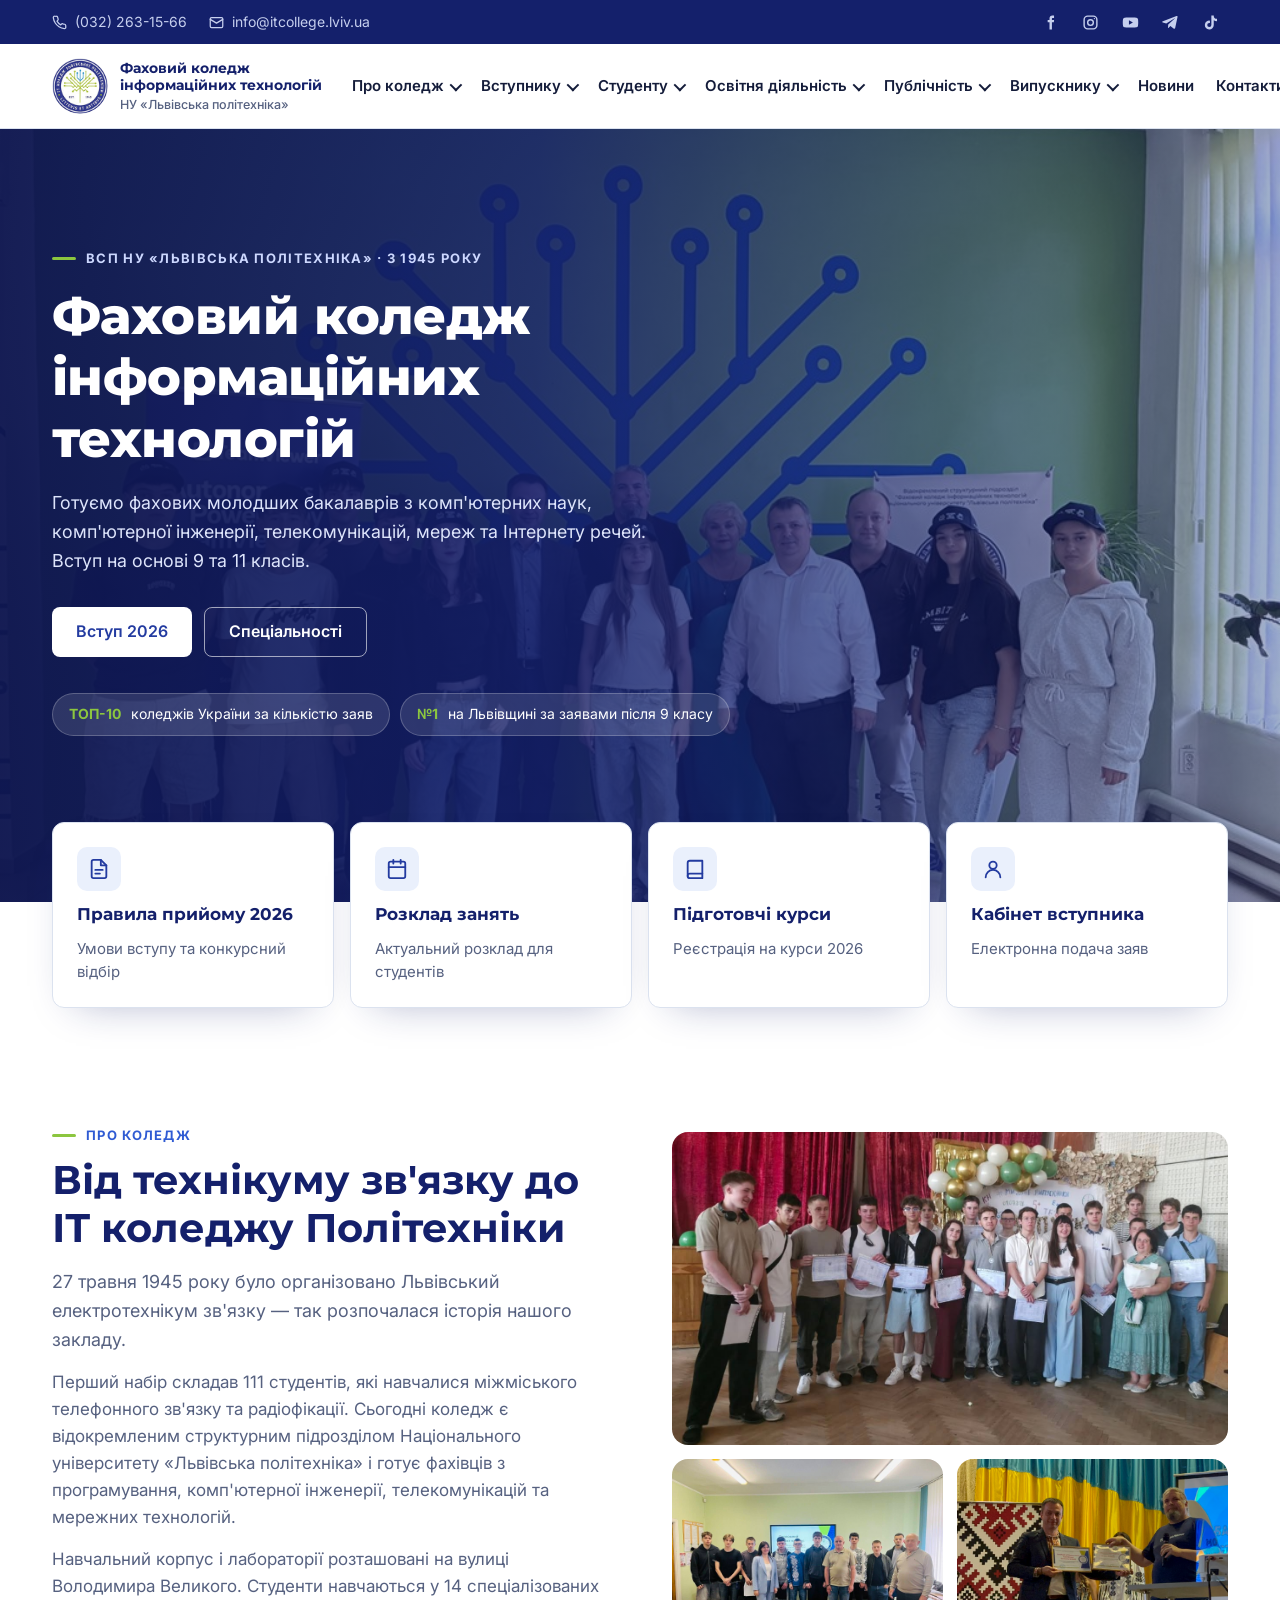
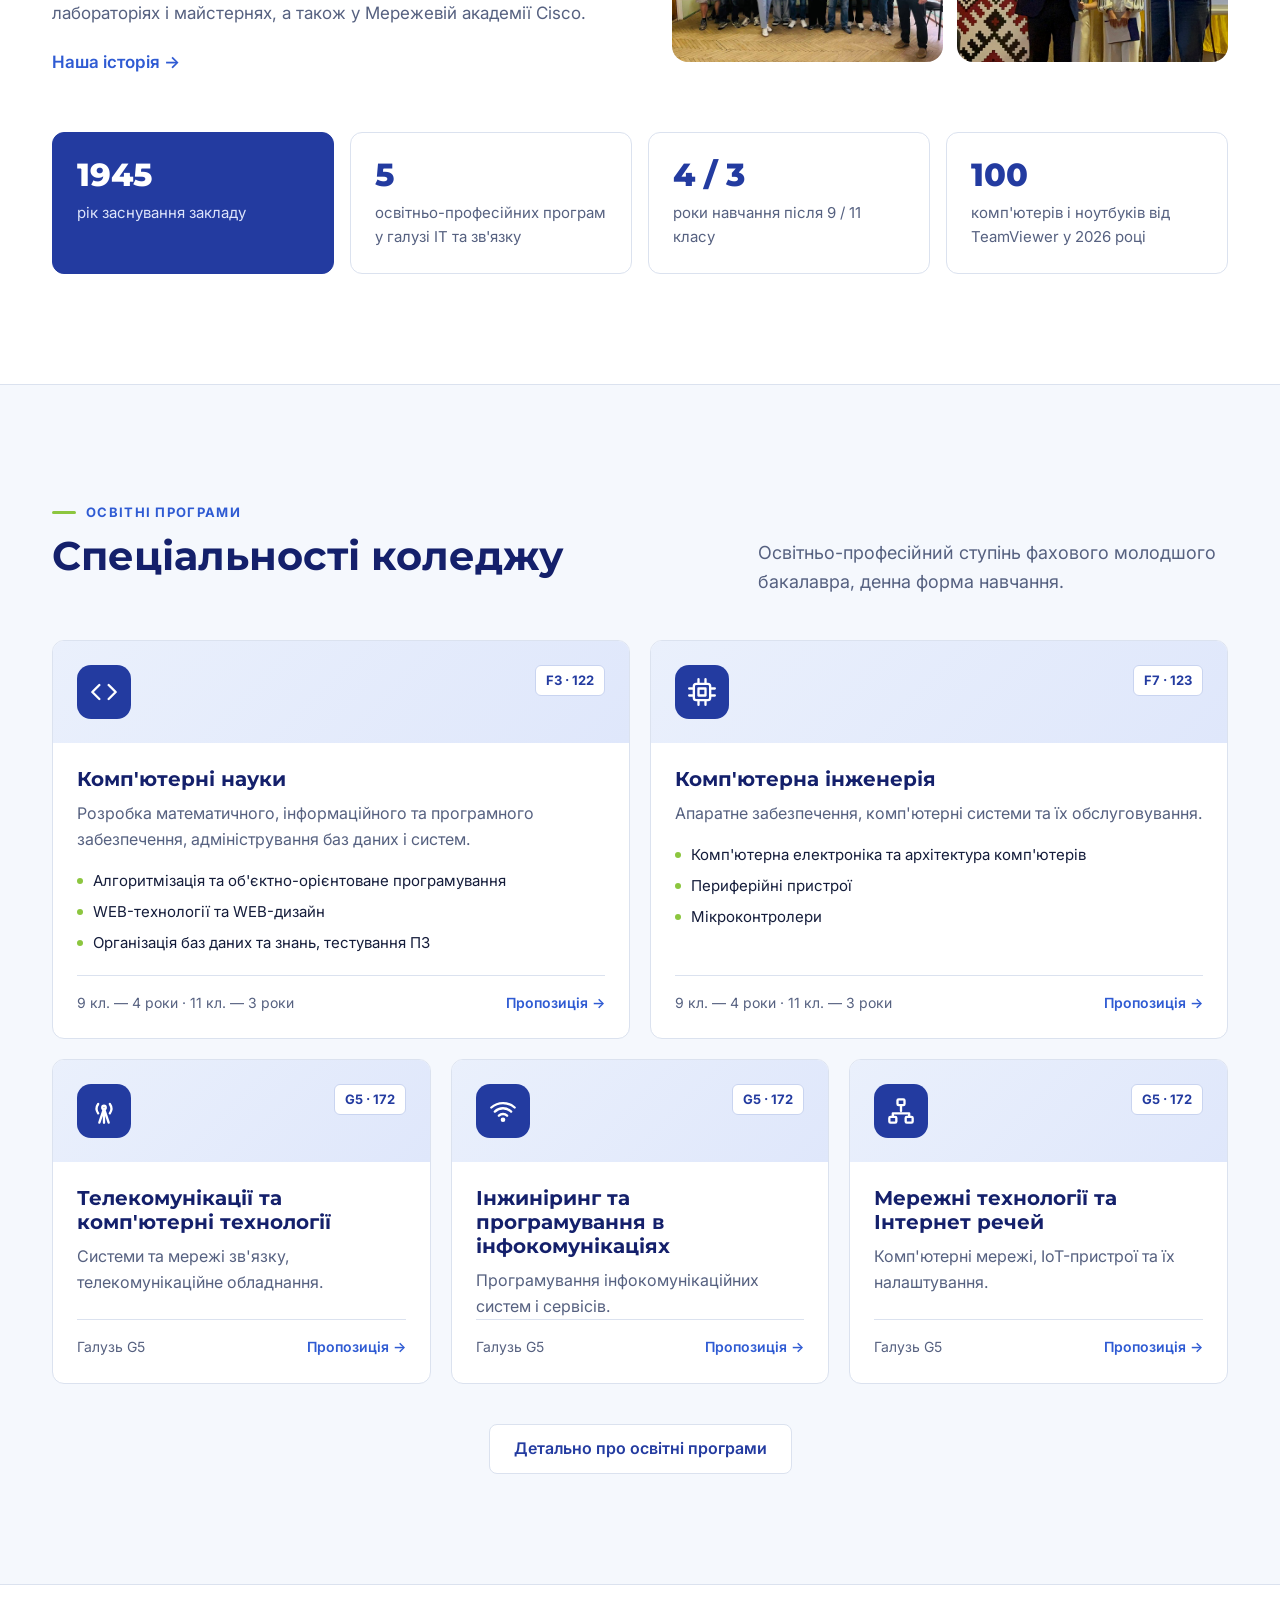
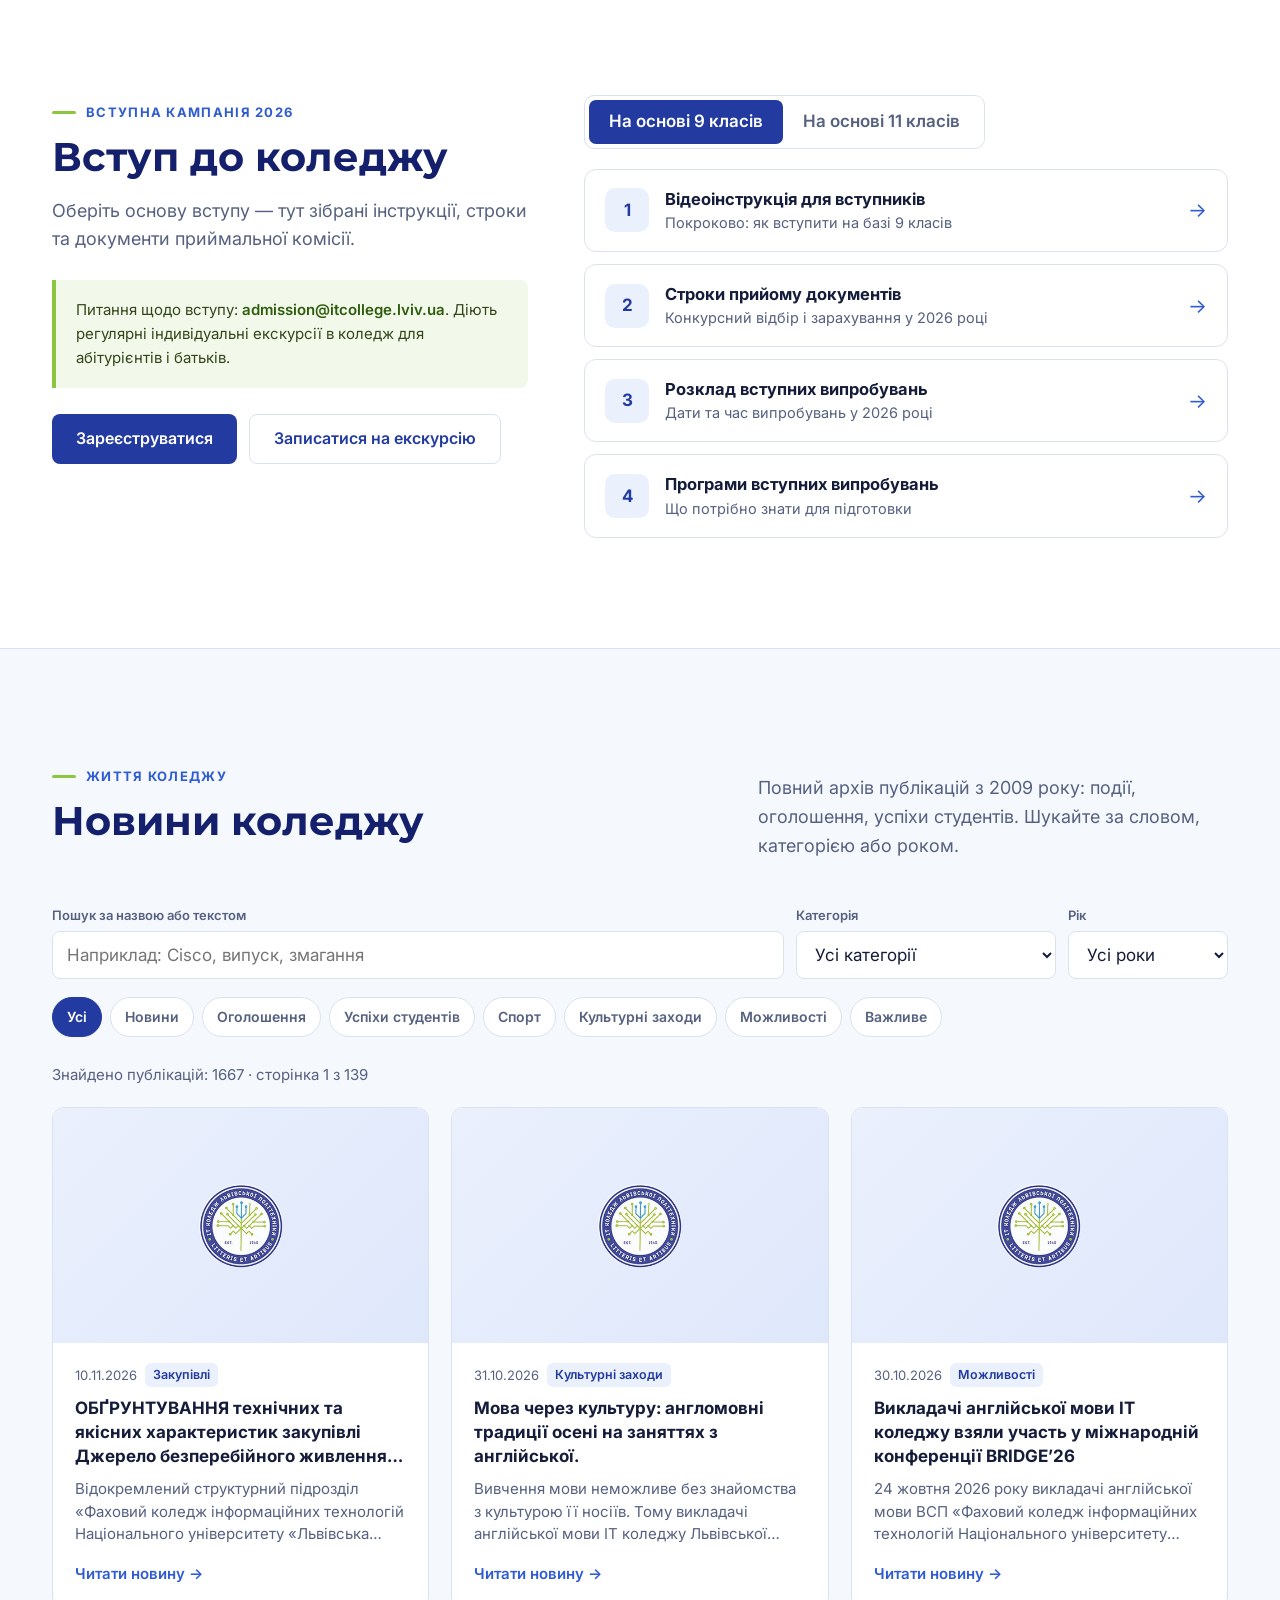
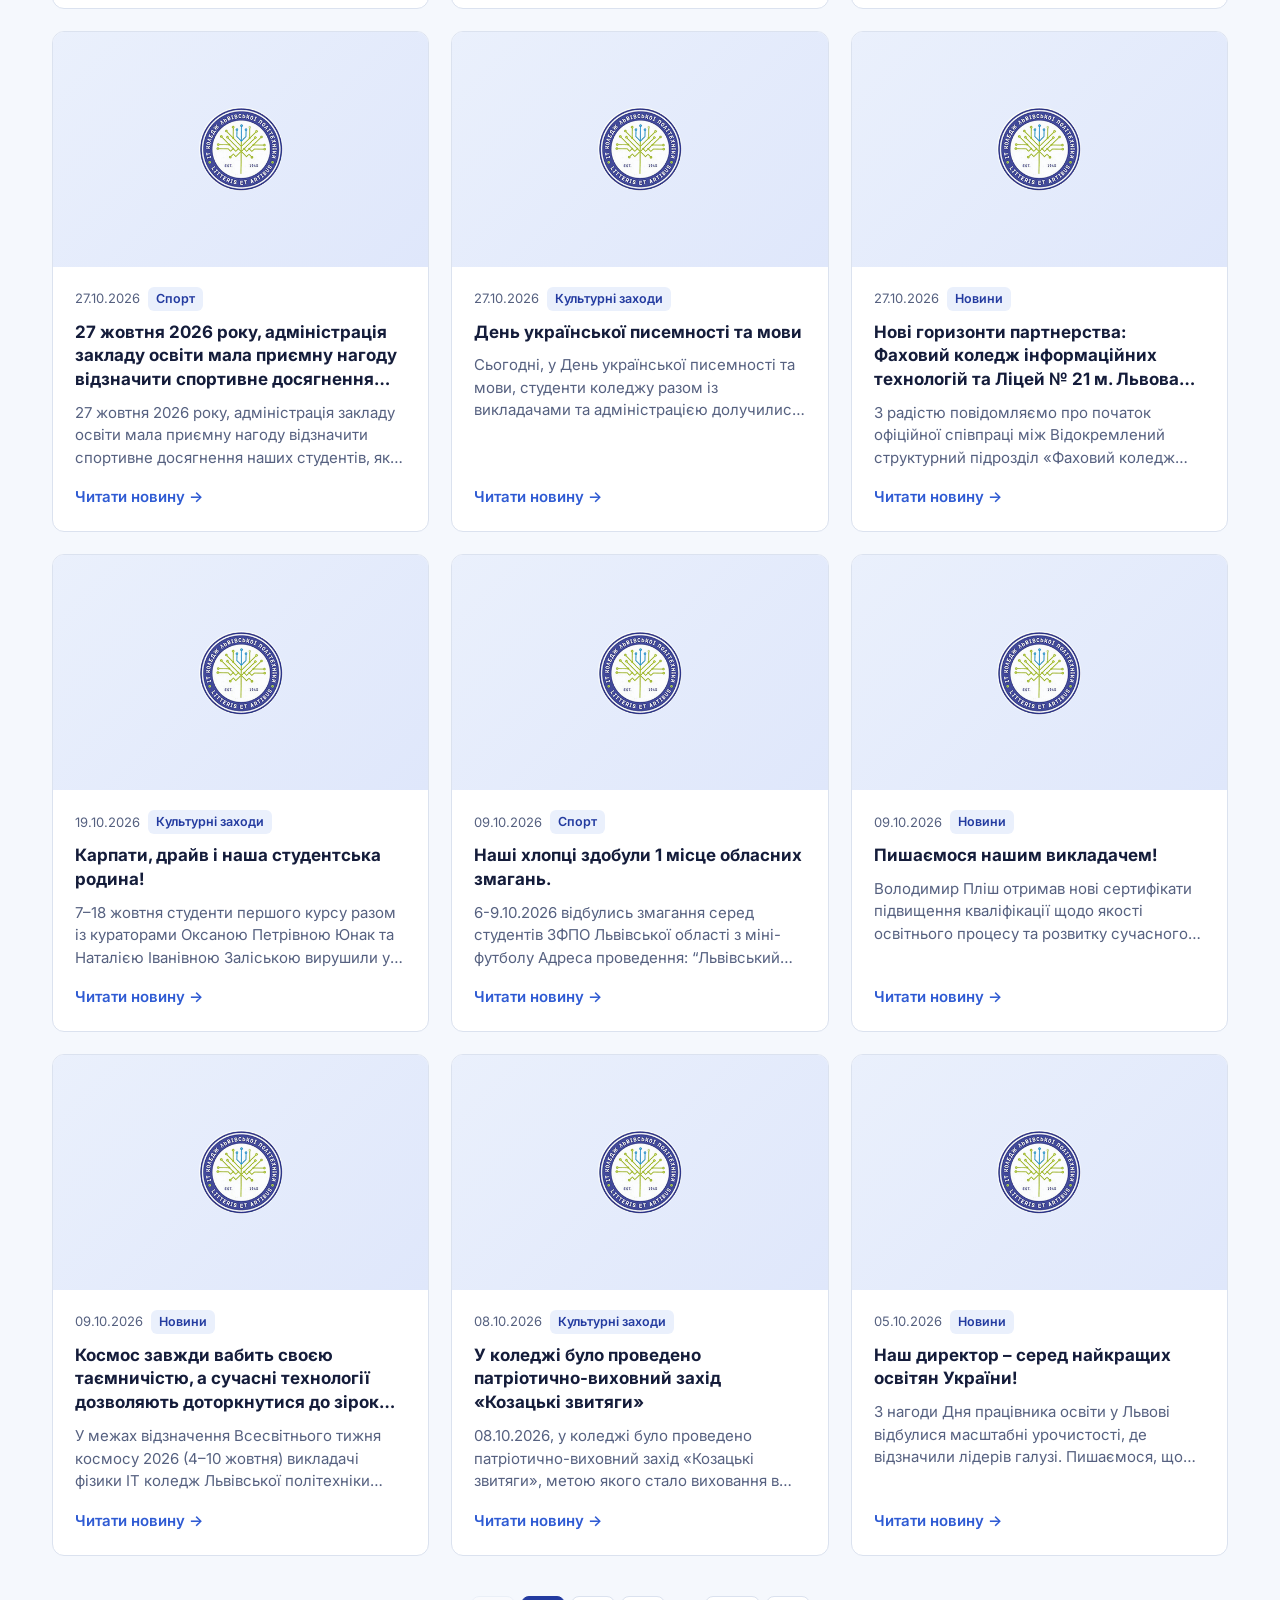
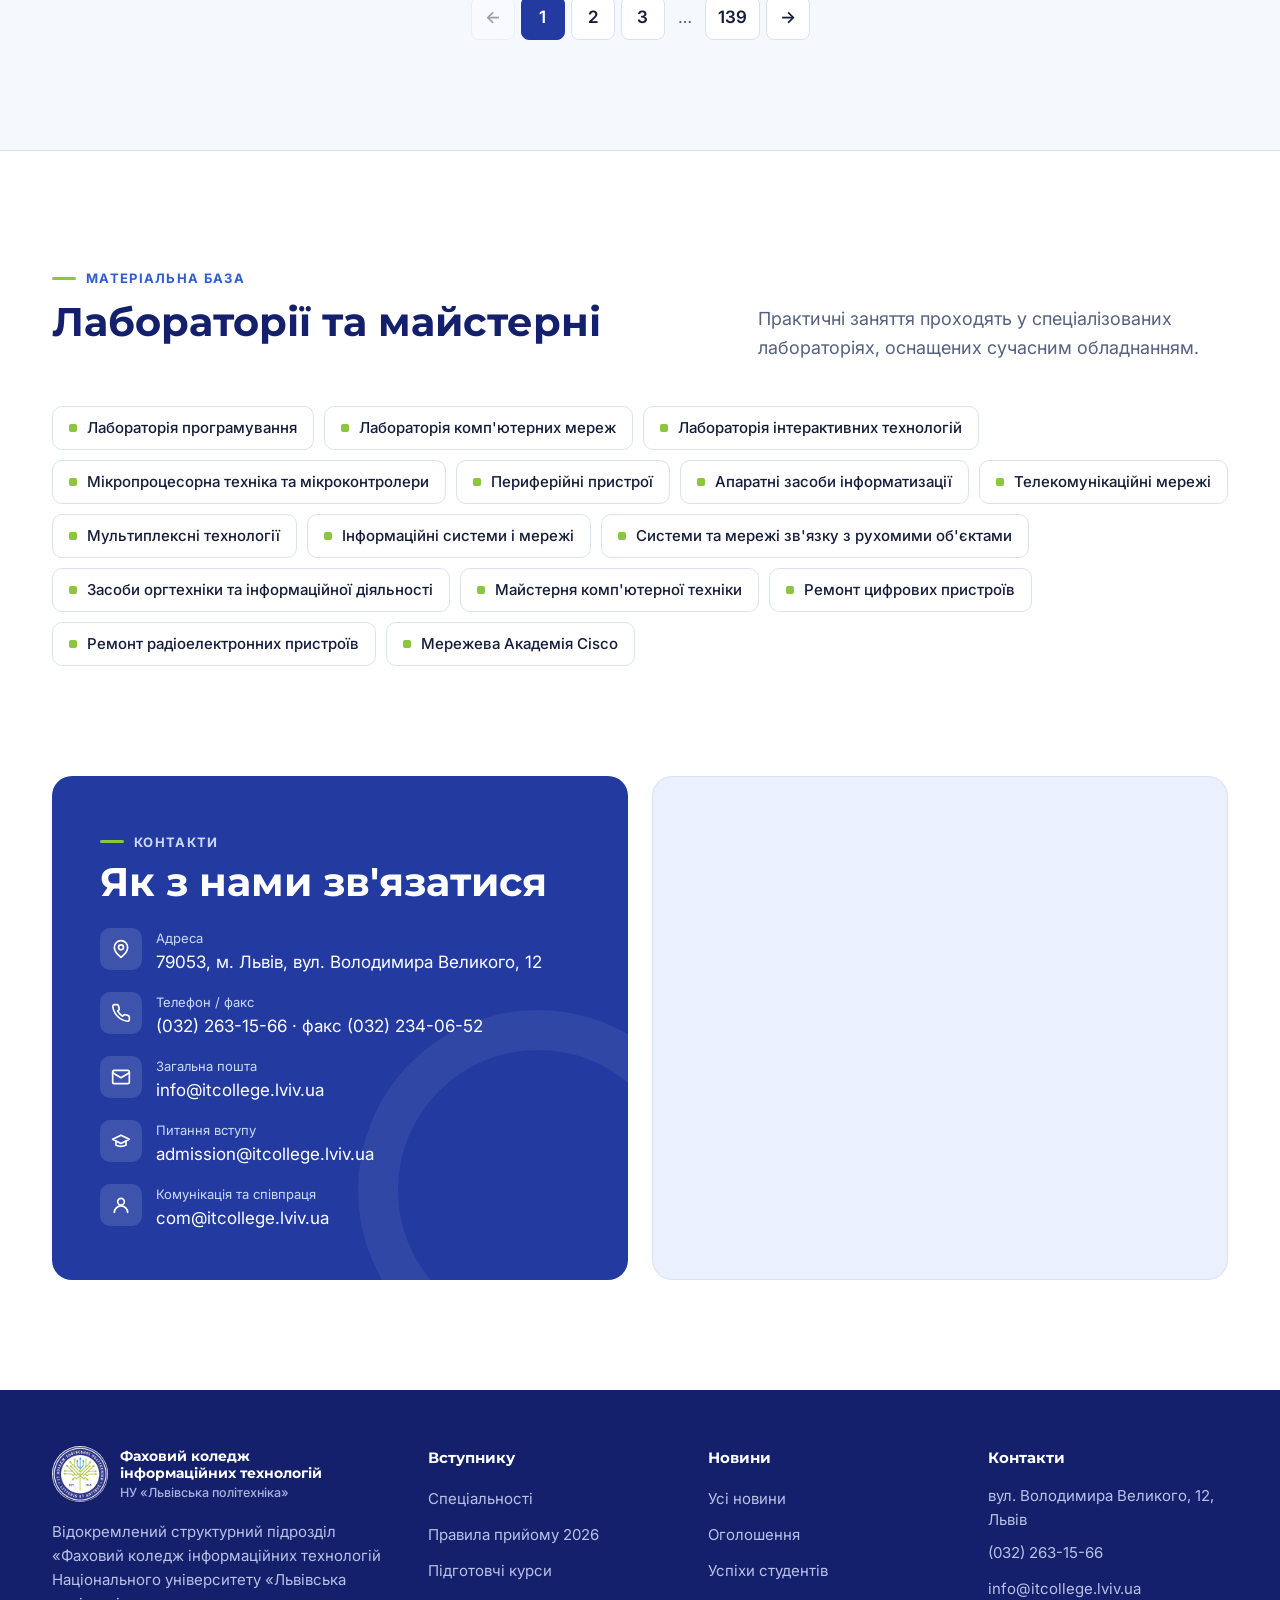
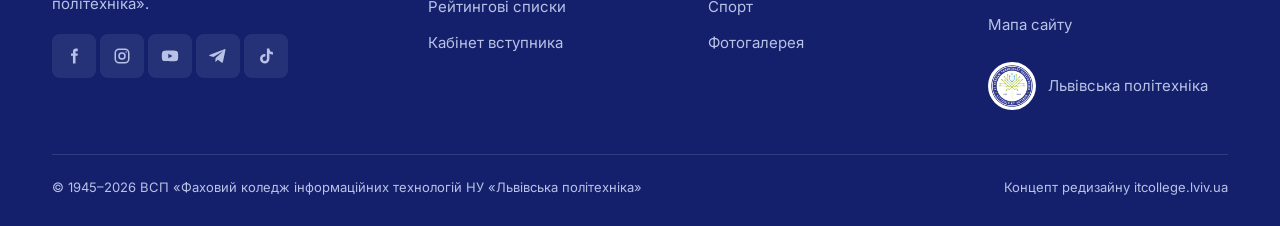
==== commit 9d843b65: "Merge itcollege redesign into a single self-contained page Co-Authored-By: Claude Opus 5.5 <noreply@" ====
--- a/itcollege/index.html
+++ b/itcollege/index.html
@@ -8,12 +8,305 @@
 <meta name="theme-color" content="#14206b">
 <meta property="og:title" content="ІТ коледж Львівської політехніки">
 <meta property="og:description" content="Фахова передвища освіта в галузі ІТ та зв'язку з 1945 року. Вступ після 9 та 11 класу.">
-<meta property="og:image" content="img/teamviewer.jpg">
-<link rel="icon" href="img/logo.jpg">
+<link rel="icon" href="[data-uri]">
 <link rel="preconnect" href="https://fonts.googleapis.com">
 <link rel="preconnect" href="https://fonts.gstatic.com" crossorigin>
 <link href="https://fonts.googleapis.com/css2?family=Montserrat:wght@600;700;800&family=Inter:wght@400;500;600;700&display=swap" rel="stylesheet">
-<link rel="stylesheet" href="css/style.css">
+<style>
+:root{
+  --navy:#14206b; --blue:#233ba0; --blue-2:#2f5bd3; --sky:#eaf0fc; --sky-2:#f5f8fd;
+  --green:#8cc63f; --ink:#141c3a; --muted:#566180; --line:#dbe2ef; --white:#fff;
+  --r:12px; --wrap:1240px; --gut:clamp(16px,4vw,32px);
+  --f-head:"Montserrat",system-ui,sans-serif; --f-body:"Inter",system-ui,sans-serif;
+}
+*{box-sizing:border-box;margin:0;padding:0}
+html{scroll-behavior:smooth;-webkit-text-size-adjust:100%}
+body{background:var(--white);color:var(--ink);font-family:var(--f-body);font-size:17px;line-height:1.6;overflow-x:hidden}
+a{color:inherit;text-decoration:none}
+img,svg{display:block;max-width:100%}
+button,input,select{font:inherit;color:inherit}
+button{background:none;border:0;cursor:pointer}
+:focus-visible{outline:3px solid var(--blue-2);outline-offset:2px;border-radius:4px}
+.skip{position:fixed;left:16px;top:-60px;z-index:200;background:var(--blue);color:#fff;padding:10px 16px;border-radius:8px;font-weight:600}
+.skip:focus{top:12px}
+.wrap{max-width:var(--wrap);margin:0 auto;padding:0 var(--gut)}
+h1,h2,h3{font-family:var(--f-head);line-height:1.2;color:var(--navy)}
+h2{font-size:clamp(28px,3.2vw,40px);font-weight:700;margin:10px 0 16px}
+.kicker{font-size:13px;font-weight:700;letter-spacing:.1em;text-transform:uppercase;color:var(--blue-2);display:inline-flex;align-items:center;gap:10px}
+.kicker::before{content:"";width:24px;height:3px;border-radius:2px;background:var(--green)}
+.lead{color:var(--muted);font-size:18px;max-width:640px}
+.muted{color:var(--muted)}
+
+.btn{display:inline-flex;align-items:center;justify-content:center;gap:10px;min-height:50px;padding:0 24px;border-radius:8px;font-weight:600;font-size:16px;transition:transform .15s,background .2s,border-color .2s,box-shadow .2s;text-align:center}
+.btn:hover{transform:translateY(-1px)}
+.btn:active{transform:scale(.98)}
+.btn-primary{background:var(--blue);color:#fff}
+.btn-primary:hover{background:var(--navy);box-shadow:0 8px 20px -8px rgba(20,32,107,.55)}
+.btn-light{background:#fff;color:var(--blue)}
+.btn-light:hover{background:var(--sky)}
+.btn-outline{border:1.5px solid rgba(255,255,255,.6);color:#fff}
+.btn-outline:hover{border-color:#fff;background:rgba(255,255,255,.1)}
+.btn-ghost{border:1.5px solid var(--line);color:var(--blue);background:#fff}
+.btn-ghost:hover{border-color:var(--blue)}
+.link{color:var(--blue-2);font-weight:600;background:linear-gradient(currentColor,currentColor) 0 100%/0 1.5px no-repeat;transition:background-size .3s}
+.link:hover{background-size:100% 1.5px}
+
+/* top bar */
+.topbar{background:var(--navy);color:#c6cfee;font-size:14px}
+.topbar .wrap{display:flex;justify-content:space-between;align-items:center;min-height:44px;gap:20px}
+.topbar .group{display:flex;gap:22px;align-items:center}
+.topbar a{display:inline-flex;align-items:center;gap:8px;min-height:44px;transition:color .2s}
+.topbar a:hover{color:#fff}
+.social{display:flex;gap:4px}
+.social a{width:36px;height:44px;justify-content:center}
+.social svg{width:17px;height:17px}
+
+/* header */
+.header{position:sticky;top:0;z-index:100;background:rgba(255,255,255,.97);backdrop-filter:blur(8px);border-bottom:1px solid var(--line);transition:box-shadow .2s}
+.header.scrolled{box-shadow:0 6px 24px -12px rgba(20,32,107,.3)}
+.header>.wrap{display:flex;align-items:center;justify-content:space-between;gap:20px;min-height:84px}
+.brand{display:flex;align-items:center;gap:12px;flex:none}
+.brand img{width:56px;height:56px;border-radius:50%}
+.brand-name{font-family:var(--f-head);font-weight:700;font-size:14px;line-height:1.25;color:var(--navy)}
+.brand-name small{display:block;font-family:var(--f-body);font-weight:500;font-size:12.5px;color:var(--muted);margin-top:2px}
+.menu{display:flex;gap:2px;list-style:none}
+.menu>li{position:relative}
+.menu>li>a,.menu>li>button{display:flex;align-items:center;gap:6px;padding:10px 10px;white-space:nowrap;min-height:44px;border-radius:8px;font-weight:600;font-size:15px;color:var(--ink);transition:background .2s,color .2s}
+.menu>li>button::after{content:"";width:7px;height:7px;border-right:2px solid currentColor;border-bottom:2px solid currentColor;transform:rotate(45deg) translateY(-2px);transition:transform .2s}
+.menu>li:hover>a,.menu>li:hover>button,.menu>li>button[aria-expanded="true"],.menu>li>a[aria-current]{background:var(--sky);color:var(--blue)}
+.menu>li>button[aria-expanded="true"]::after{transform:rotate(-135deg) translateY(-2px)}
+.drop{position:absolute;top:calc(100% + 8px);left:0;min-width:300px;background:#fff;border:1px solid var(--line);border-radius:12px;box-shadow:0 24px 48px -20px rgba(20,32,107,.35);padding:10px;list-style:none;display:none}
+.drop::before{content:"";position:absolute;left:0;right:0;top:-10px;height:10px}
+.menu>li:hover>.drop,.drop.open{display:block}
+.menu>li:last-child .drop,.menu>li:nth-last-child(2) .drop{left:auto;right:0}
+.drop a{display:block;padding:9px 12px;border-radius:8px;font-size:15px;color:var(--ink);transition:background .15s,color .15s}
+.drop a:hover{background:var(--sky);color:var(--blue)}
+.header .btn{min-height:44px;padding:0 18px;font-size:15px;flex:none}
+.burger{display:none;width:46px;height:46px;border-radius:8px;border:1.5px solid var(--line);place-items:center;position:relative;z-index:121;background:#fff}
+.burger span,.burger span::before,.burger span::after{display:block;width:20px;height:2px;background:var(--navy);transition:.25s;position:relative}
+.burger span::before,.burger span::after{content:"";position:absolute;left:0}
+.burger span::before{top:-6px}.burger span::after{top:6px}
+.burger[aria-expanded="true"] span{background:transparent}
+.burger[aria-expanded="true"] span::before{top:0;transform:rotate(45deg)}
+.burger[aria-expanded="true"] span::after{top:0;transform:rotate(-45deg)}
+.mobile-menu{display:none;position:fixed;inset:0;background:#fff;z-index:120;padding:100px var(--gut) 40px;flex-direction:column;overflow:auto}
+.mobile-menu.open{display:flex}
+.mobile-menu details{border-bottom:1px solid var(--line)}
+.mobile-menu summary,.mobile-menu>a{display:flex;justify-content:space-between;align-items:center;font-family:var(--f-head);font-weight:700;font-size:20px;color:var(--navy);padding:14px 0;list-style:none;cursor:pointer}
+.mobile-menu>a{border-bottom:1px solid var(--line)}
+.mobile-menu summary::-webkit-details-marker{display:none}
+.mobile-menu summary::after{content:"+";font-size:24px;color:var(--blue-2)}
+.mobile-menu details[open] summary::after{content:"–"}
+.mobile-menu details a{display:block;padding:10px 0 10px 12px;color:var(--muted);font-size:16px;min-height:44px}
+.mobile-menu .btn{margin-top:24px;color:#fff;font-family:var(--f-body)}
+
+/* hero */
+.hero{position:relative;color:#fff;overflow:hidden;background:var(--navy)}
+.hero-bg{position:absolute;inset:0}
+.hero-bg img{width:100%;height:100%;object-fit:cover;object-position:center 35%}
+.hero-bg::after{content:"";position:absolute;inset:0;background:linear-gradient(90deg,rgba(14,22,80,.96) 0%,rgba(20,32,107,.88) 42%,rgba(20,32,107,.35) 100%)}
+.hero .wrap{position:relative;z-index:1;padding-top:clamp(64px,9vw,112px);padding-bottom:clamp(130px,13vw,170px)}
+.hero-text{max-width:700px}
+.hero .kicker{color:#cdd8ff}
+.hero h1{color:#fff;font-size:clamp(30px,4vw,52px);font-weight:800;margin:16px 0 20px;letter-spacing:-.01em}
+.hero p{color:#dde4fb;font-size:clamp(17px,1.4vw,19px);max-width:600px;margin-bottom:32px}
+.hero-actions{display:flex;flex-wrap:wrap;gap:12px}
+.badges{display:flex;flex-wrap:wrap;gap:10px;margin-top:36px}
+.badge{display:inline-flex;align-items:center;gap:10px;padding:9px 16px;border-radius:999px;background:rgba(255,255,255,.12);border:1px solid rgba(255,255,255,.22);font-size:14px;backdrop-filter:blur(4px)}
+.badge b{color:var(--green)}
+[data-enter]>*{opacity:0;transform:translateY(14px);animation:enter .7s ease forwards}
+[data-enter]>*:nth-child(2){animation-delay:.08s}[data-enter]>*:nth-child(3){animation-delay:.16s}[data-enter]>*:nth-child(4){animation-delay:.24s}[data-enter]>*:nth-child(5){animation-delay:.32s}
+@keyframes enter{to{opacity:1;transform:none}}
+
+/* page hero (subpages) */
+.page-hero{background:linear-gradient(120deg,var(--navy),var(--blue));color:#fff;padding:clamp(48px,7vw,80px) 0}
+.page-hero h1{color:#fff;font-size:clamp(30px,4vw,48px);margin:12px 0 12px}
+.page-hero p{color:#dde4fb;max-width:640px}
+.page-hero .kicker{color:#cdd8ff}
+.crumbs{font-size:14px;color:#cdd8ff;margin-bottom:6px}
+.crumbs a:hover{color:#fff}
+
+/* quick links */
+.quick{position:relative;z-index:2;margin-top:-80px}
+.quick-grid{display:grid;grid-template-columns:repeat(4,1fr);gap:16px}
+.q{background:#fff;border:1px solid var(--line);border-radius:var(--r);padding:24px;box-shadow:0 16px 40px -24px rgba(20,32,107,.4);display:flex;flex-direction:column;gap:10px;transition:transform .2s,border-color .2s,box-shadow .2s}
+.q:hover{transform:translateY(-2px);border-color:var(--blue-2);box-shadow:0 20px 40px -20px rgba(20,32,107,.45)}
+.ico{display:grid;place-items:center;flex:none}
+.q .ico{width:44px;height:44px;border-radius:10px;background:var(--sky);color:var(--blue);transition:background .2s,color .2s}
+.q:hover .ico{background:var(--blue);color:#fff}
+.q b{font-family:var(--f-head);font-size:17px;color:var(--navy)}
+.q span{color:var(--muted);font-size:15px;line-height:1.5}
+
+main>section{padding:clamp(72px,9vw,110px) 0}
+.sec-head{display:flex;justify-content:space-between;align-items:flex-end;gap:32px;flex-wrap:wrap;margin-bottom:44px}
+.sec-head .lead{max-width:470px}
+.bg-soft{background:var(--sky-2);border-block:1px solid var(--line)}
+
+/* about */
+.about{display:grid;grid-template-columns:1fr 1fr;gap:64px;align-items:center}
+.about-text p+p{margin-top:14px}
+.photo{border-radius:16px;overflow:hidden;position:relative}
+.photo img{width:100%;height:100%;object-fit:cover;transition:transform .5s}
+.photo:hover img{transform:scale(1.03)}
+.about-media{display:grid;grid-template-columns:1fr 1fr;gap:14px}
+.about-media .photo:first-child{grid-column:span 2;aspect-ratio:16/9}
+.about-media .photo{aspect-ratio:4/3}
+.facts{display:grid;grid-template-columns:repeat(4,1fr);gap:16px;margin-top:56px}
+.fact{border:1px solid var(--line);border-radius:var(--r);padding:24px;background:#fff}
+.fact .n{font-family:var(--f-head);font-weight:800;font-size:32px;color:var(--blue);line-height:1.1}
+.fact p{color:var(--muted);font-size:15px;margin-top:8px}
+.fact.dark{background:var(--blue);border-color:var(--blue)}
+.fact.dark .n{color:#fff}.fact.dark p{color:#dde4fb}
+
+/* programs */
+.programs{display:grid;grid-template-columns:repeat(6,1fr);gap:20px}
+.prog{grid-column:span 2;background:#fff;border:1px solid var(--line);border-radius:var(--r);overflow:hidden;display:flex;flex-direction:column;transition:transform .2s,box-shadow .2s,border-color .2s}
+.prog.wide{grid-column:span 3}
+.prog:hover{transform:translateY(-2px);box-shadow:0 20px 40px -24px rgba(20,32,107,.4);border-color:#b9c7ea}
+.prog-top{background:linear-gradient(135deg,var(--sky),#dfe7fb);padding:24px;display:flex;justify-content:space-between;align-items:flex-start;gap:12px}
+.prog-top .ico{width:54px;height:54px;border-radius:14px;background:var(--blue);color:#fff}
+.code{font-size:13px;font-weight:700;color:var(--blue);background:#fff;border:1px solid #c9d4f0;border-radius:6px;padding:4px 10px;text-align:right}
+.prog-body{padding:24px;display:flex;flex-direction:column;flex:1}
+.prog h3{font-size:20px;margin-bottom:10px}
+.prog p{color:var(--muted);font-size:16px}
+.prog ul{list-style:none;margin:16px 0 20px;display:flex;flex-direction:column;gap:7px}
+.prog li{font-size:15px;display:flex;gap:10px;align-items:flex-start}
+.prog li::before{content:"";flex:none;width:6px;height:6px;margin-top:9px;border-radius:50%;background:var(--green)}
+.prog .meta{margin-top:auto;padding-top:16px;border-top:1px solid var(--line);display:flex;justify-content:space-between;align-items:center;gap:12px;font-size:14px;color:var(--muted)}
+
+/* admission */
+.admit{display:grid;grid-template-columns:.85fr 1.15fr;gap:56px;align-items:start}
+.notice{margin-top:26px;border-left:4px solid var(--green);background:#f3f9ea;padding:18px 20px;border-radius:0 8px 8px 0;font-size:15px;color:#33461a}
+.tabs{display:inline-flex;border:1px solid var(--line);border-radius:10px;padding:4px;background:#fff;margin-bottom:20px}
+.tabs button{min-height:44px;padding:0 20px;border-radius:7px;font-weight:600;color:var(--muted);transition:background .2s,color .2s}
+.tabs button[aria-selected="true"]{background:var(--blue);color:#fff}
+.alist{display:flex;flex-direction:column;gap:12px}
+.a{display:grid;grid-template-columns:44px 1fr auto;gap:16px;align-items:center;background:#fff;border:1px solid var(--line);border-radius:var(--r);padding:18px 20px;transition:border-color .2s,transform .2s}
+a.a:hover{border-color:var(--blue-2);transform:translateX(3px)}
+.a .n{width:44px;height:44px;border-radius:10px;background:var(--sky);color:var(--blue);display:grid;place-items:center;font-weight:700}
+.a h3{font-family:var(--f-body);font-size:16.5px;font-weight:700;margin:0 0 2px;color:var(--ink);line-height:1.35}
+.a p{color:var(--muted);font-size:14.5px;line-height:1.45}
+.a .go{color:var(--blue-2);font-size:20px;transition:transform .2s}
+a.a:hover .go{transform:translateX(3px)}
+[role=tabpanel][hidden]{display:none}
+
+/* news */
+.news-grid{display:grid;grid-template-columns:repeat(3,1fr);gap:22px}
+.news-card{display:flex;flex-direction:column;background:#fff;border:1px solid var(--line);border-radius:var(--r);overflow:hidden;transition:transform .2s,box-shadow .2s,border-color .2s}
+.news-card:hover{transform:translateY(-2px);box-shadow:0 20px 40px -24px rgba(20,32,107,.4);border-color:#b9c7ea}
+.news-img{aspect-ratio:16/10;background:var(--sky);overflow:hidden;position:relative}
+.news-img img{width:100%;height:100%;object-fit:cover;transition:transform .5s}
+.news-card:hover .news-img img{transform:scale(1.03)}
+.news-img.empty{display:grid;place-items:center;background:linear-gradient(135deg,var(--sky),#dfe7fb)}
+.news-img.empty img{width:84px;height:84px;object-fit:contain;border-radius:50%;opacity:.9}
+.news-body{padding:20px 22px 22px;display:flex;flex-direction:column;gap:10px;flex:1}
+.news-meta{display:flex;flex-wrap:wrap;align-items:center;gap:8px;font-size:13px;color:var(--muted)}
+.tag{background:var(--sky);color:var(--blue);font-weight:600;border-radius:6px;padding:2px 8px;font-size:12.5px}
+.news-card h3{font-family:var(--f-body);font-weight:700;font-size:17px;line-height:1.4;color:var(--ink);display:-webkit-box;-webkit-line-clamp:3;-webkit-box-orient:vertical;overflow:hidden}
+.news-card p{color:var(--muted);font-size:15px;line-height:1.5;display:-webkit-box;-webkit-line-clamp:3;-webkit-box-orient:vertical;overflow:hidden}
+.news-card .more{margin-top:auto;padding-top:6px;color:var(--blue-2);font-weight:600;font-size:15px}
+.news-feature{grid-column:span 2;display:grid;grid-template-columns:1.2fr 1fr}
+.news-feature .news-img{aspect-ratio:auto;min-height:100%}
+.news-feature h3{font-size:22px;font-family:var(--f-head);color:var(--navy)}
+.center{text-align:center;margin-top:40px}
+
+/* news page tools */
+.tools{display:grid;grid-template-columns:minmax(0,1fr) 260px 160px;gap:12px;margin-bottom:18px}
+.field{display:flex;flex-direction:column;gap:6px}
+.field label{font-size:13px;font-weight:600;color:var(--muted)}
+.field{min-width:0}
+.field input,.field select{width:100%;min-width:0;min-height:48px;border:1.5px solid var(--line);border-radius:8px;padding:0 14px;background:#fff;transition:border-color .2s}
+.field input:focus,.field select:focus{border-color:var(--blue-2);outline:none;box-shadow:0 0 0 3px rgba(47,91,211,.15)}
+.chips{display:flex;flex-wrap:wrap;gap:8px;margin-bottom:26px}
+.chips button{min-height:40px;padding:0 14px;border-radius:999px;border:1.5px solid var(--line);font-size:14px;font-weight:600;color:var(--muted);background:#fff;transition:all .2s}
+.chips button:hover{border-color:var(--blue-2);color:var(--blue)}
+.chips button[aria-pressed="true"]{background:var(--blue);border-color:var(--blue);color:#fff}
+.count{color:var(--muted);font-size:15px;margin-bottom:20px}
+.pager{display:flex;flex-wrap:wrap;justify-content:center;gap:6px;margin-top:40px}
+.pager button{min-width:44px;min-height:44px;padding:0 12px;border-radius:8px;border:1.5px solid var(--line);background:#fff;font-weight:600;transition:all .2s}
+.pager button:hover:not(:disabled){border-color:var(--blue-2);color:var(--blue)}
+.pager button[aria-current="page"]{background:var(--blue);color:#fff;border-color:var(--blue)}
+.pager button:disabled{opacity:.4;cursor:default}
+.pager .dots{display:grid;place-items:center;min-width:28px;color:var(--muted)}
+.empty-state{text-align:center;padding:60px 0;color:var(--muted)}
+
+/* labs */
+.labs{display:flex;flex-wrap:wrap;gap:10px}
+.labs a{display:inline-flex;align-items:center;gap:10px;min-height:44px;padding:8px 16px;border:1px solid var(--line);border-radius:10px;background:#fff;font-size:15px;font-weight:500;transition:border-color .2s,color .2s,transform .2s}
+.labs a::before{content:"";width:8px;height:8px;border-radius:2px;background:var(--green);flex:none}
+.labs a:hover{border-color:var(--blue-2);color:var(--blue);transform:translateY(-1px)}
+
+/* contacts */
+.contacts{display:grid;grid-template-columns:1fr 1fr;gap:24px}
+.band{background:var(--blue);color:#fff;border-radius:20px;padding:clamp(28px,4vw,48px);position:relative;overflow:hidden}
+.band::after{content:"";position:absolute;right:-90px;bottom:-90px;width:280px;height:280px;border-radius:50%;border:40px solid rgba(255,255,255,.06)}
+.band h2{color:#fff;margin-top:6px}
+.band .kicker{color:#cdd8ff}
+.clist{list-style:none;display:flex;flex-direction:column;gap:16px;margin-top:22px;position:relative;z-index:1}
+.clist li{display:flex;gap:14px;align-items:flex-start}
+.clist .ico{width:42px;height:42px;border-radius:10px;background:rgba(255,255,255,.12)}
+.clist small{display:block;color:#cdd8ff;font-size:13px}
+.clist a:hover{text-decoration:underline}
+.map{border-radius:20px;overflow:hidden;border:1px solid var(--line);min-height:380px;background:var(--sky)}
+.map iframe{width:100%;height:100%;min-height:380px;border:0;display:block}
+
+footer{background:var(--navy);color:#b8c2e6;font-size:15px;padding:56px 0 28px}
+.foot{display:grid;grid-template-columns:1.4fr 1fr 1fr 1fr;gap:40px}
+footer .brand-name{color:#fff}footer .brand-name small{color:#a7b3df}
+footer h4{color:#fff;font-family:var(--f-head);font-size:15px;margin-bottom:14px}
+footer ul{list-style:none;display:flex;flex-direction:column;gap:6px}
+footer ul a{display:inline-block;padding:3px 0;transition:color .2s}
+footer ul a:hover{color:#fff}
+.partner{display:flex;align-items:center;gap:12px;margin-top:22px}
+.partner img{width:48px;height:48px;background:#fff;border-radius:50%;padding:3px}
+footer .social a{width:44px;height:44px;border-radius:8px;background:rgba(255,255,255,.08);display:grid;place-items:center;transition:background .2s}
+footer .social a:hover{background:rgba(255,255,255,.18)}
+footer .social svg{width:18px;height:18px}
+.foot-bottom{margin-top:44px;padding-top:22px;border-top:1px solid rgba(255,255,255,.12);display:flex;justify-content:space-between;flex-wrap:wrap;gap:12px;font-size:13px}
+
+@media (max-width:1460px){.header .btn{display:none}}
+@media (max-width:1180px){
+  .menu,.header .btn{display:none}
+  .burger{display:grid}
+}
+@media (max-width:1024px){
+  .quick-grid{grid-template-columns:1fr 1fr}
+  .about,.admit,.contacts{grid-template-columns:1fr;gap:40px}
+  .facts{grid-template-columns:1fr 1fr}
+  .prog,.prog.wide{grid-column:span 3}
+  .news-grid{grid-template-columns:1fr 1fr}
+  .news-feature{grid-column:span 2}
+  .foot{grid-template-columns:1fr 1fr}
+  .tools{grid-template-columns:minmax(0,1fr) minmax(0,1fr)}
+  .tools .field:first-child{grid-column:span 2}
+}
+@media (max-width:640px){
+  body{font-size:16px}
+  .topbar .contact-links{display:none}
+  .topbar .wrap{justify-content:center}
+  .brand img{width:46px;height:46px}
+  .brand-name{font-size:12.5px}.brand-name small{font-size:11.5px}
+  .quick-grid,.facts,.foot,.news-grid{grid-template-columns:1fr}
+  .prog,.prog.wide{grid-column:span 6}
+  .news-feature{grid-column:auto;display:flex}
+  .news-feature .news-img{aspect-ratio:16/10}
+  .hero-actions .btn{width:100%}
+  .hero-bg::after{background:linear-gradient(180deg,rgba(14,22,80,.9),rgba(20,32,107,.92))}
+  .tabs{display:flex}.tabs button{flex:1;padding:0 8px;font-size:15px}
+  .a{grid-template-columns:40px 1fr;padding:16px}
+  .a .n{width:40px;height:40px}
+  .a .go{display:none}
+  .about-media{grid-template-columns:1fr}
+  .about-media .photo:first-child{grid-column:auto}
+  .tools{grid-template-columns:minmax(0,1fr)}
+  .tools .field:first-child{grid-column:auto}
+}
+@media (prefers-reduced-motion:reduce){
+  *,*::before,*::after{animation:none!important;transition:none!important}
+  [data-enter]>*{opacity:1;transform:none}
+}
+
+</style>
 </head>
 <body>
 <!--HEADER-->
@@ -57,8 +350,8 @@
 
 <header class="header">
   <div class="wrap">
-    <a href="index.html" class="brand" aria-label="ІТ коледж Львівської політехніки — головна">
-      <img src="img/logo.jpg" alt="" width="56" height="56">
+    <a href="#top" class="brand" aria-label="ІТ коледж Львівської політехніки — головна">
+      <img src="[data-uri]" alt="" width="56" height="56">
       <span class="brand-name">Фаховий коледж<br>інформаційних технологій<small>НУ «Львівська політехніка»</small></span>
     </a>
     <ul class="menu" aria-label="Головне меню">
@@ -130,8 +423,8 @@
           <li><a href="https://itcollege.lviv.ua/archivni-dovidky-dlya-vypusknykiv/">Архівні довідки</a></li>
           <li><a href="https://itcollege.lviv.ua/pidtrimka-ta-blagodiinist/">Підтримка та благодійність</a></li>
         </ul></li>
-      <li><a href="news.html">Новини</a></li>
-      <li><a href="index.html#contacts">Контакти</a></li>
+      <li><a href="#news">Новини</a></li>
+      <li><a href="#contacts">Контакти</a></li>
     </ul>
     <a href="https://vstup.edbo.gov.ua/" class="btn btn-primary">Кабінет вступника</a>
     <button class="burger" type="button" aria-label="Відкрити меню" aria-expanded="false" aria-controls="mmenu"><span></span></button>
@@ -148,15 +441,15 @@
     <a href="https://itcollege.lviv.ua/position/">Положення</a><a href="https://itcollege.lviv.ua/stratehiya-rozvytku-2023-2028/">Стратегія розвитку</a><a href="https://itcollege.lviv.ua/antykoruptsiyna-diyalnist/">Антикорупційна діяльність</a><a href="https://itcollege.lviv.ua/category/zakupivli/">Закупівлі</a></details>
   <details><summary>Випускнику</summary>
     <a href="https://itcollege.lviv.ua/it-college-allumni/">Спільнота випускників</a><a href="https://itcollege.lviv.ua/karierni-mozhlivosti-ta-resursi/">Кар'єрні можливості</a><a href="https://itcollege.lviv.ua/archivni-dovidky-dlya-vypusknykiv/">Архівні довідки</a></details>
-  <a href="news.html">Новини</a>
-  <a href="index.html#contacts">Контакти</a>
+  <a href="#news">Новини</a>
+  <a href="#contacts">Контакти</a>
   <a href="https://vstup.edbo.gov.ua/" class="btn btn-primary">Кабінет вступника</a>
 </nav>
 <!--/HEADER-->
 
 <main id="main">
-  <section class="hero" style="padding:0">
-    <div class="hero-bg"><img src="img/teamviewer.jpg" alt="Студенти та викладачі коледжу біля стіни з логотипом" fetchpriority="high"></div>
+  <section class="hero" id="top" style="padding:0">
+    <div class="hero-bg"><img src="[data-uri]